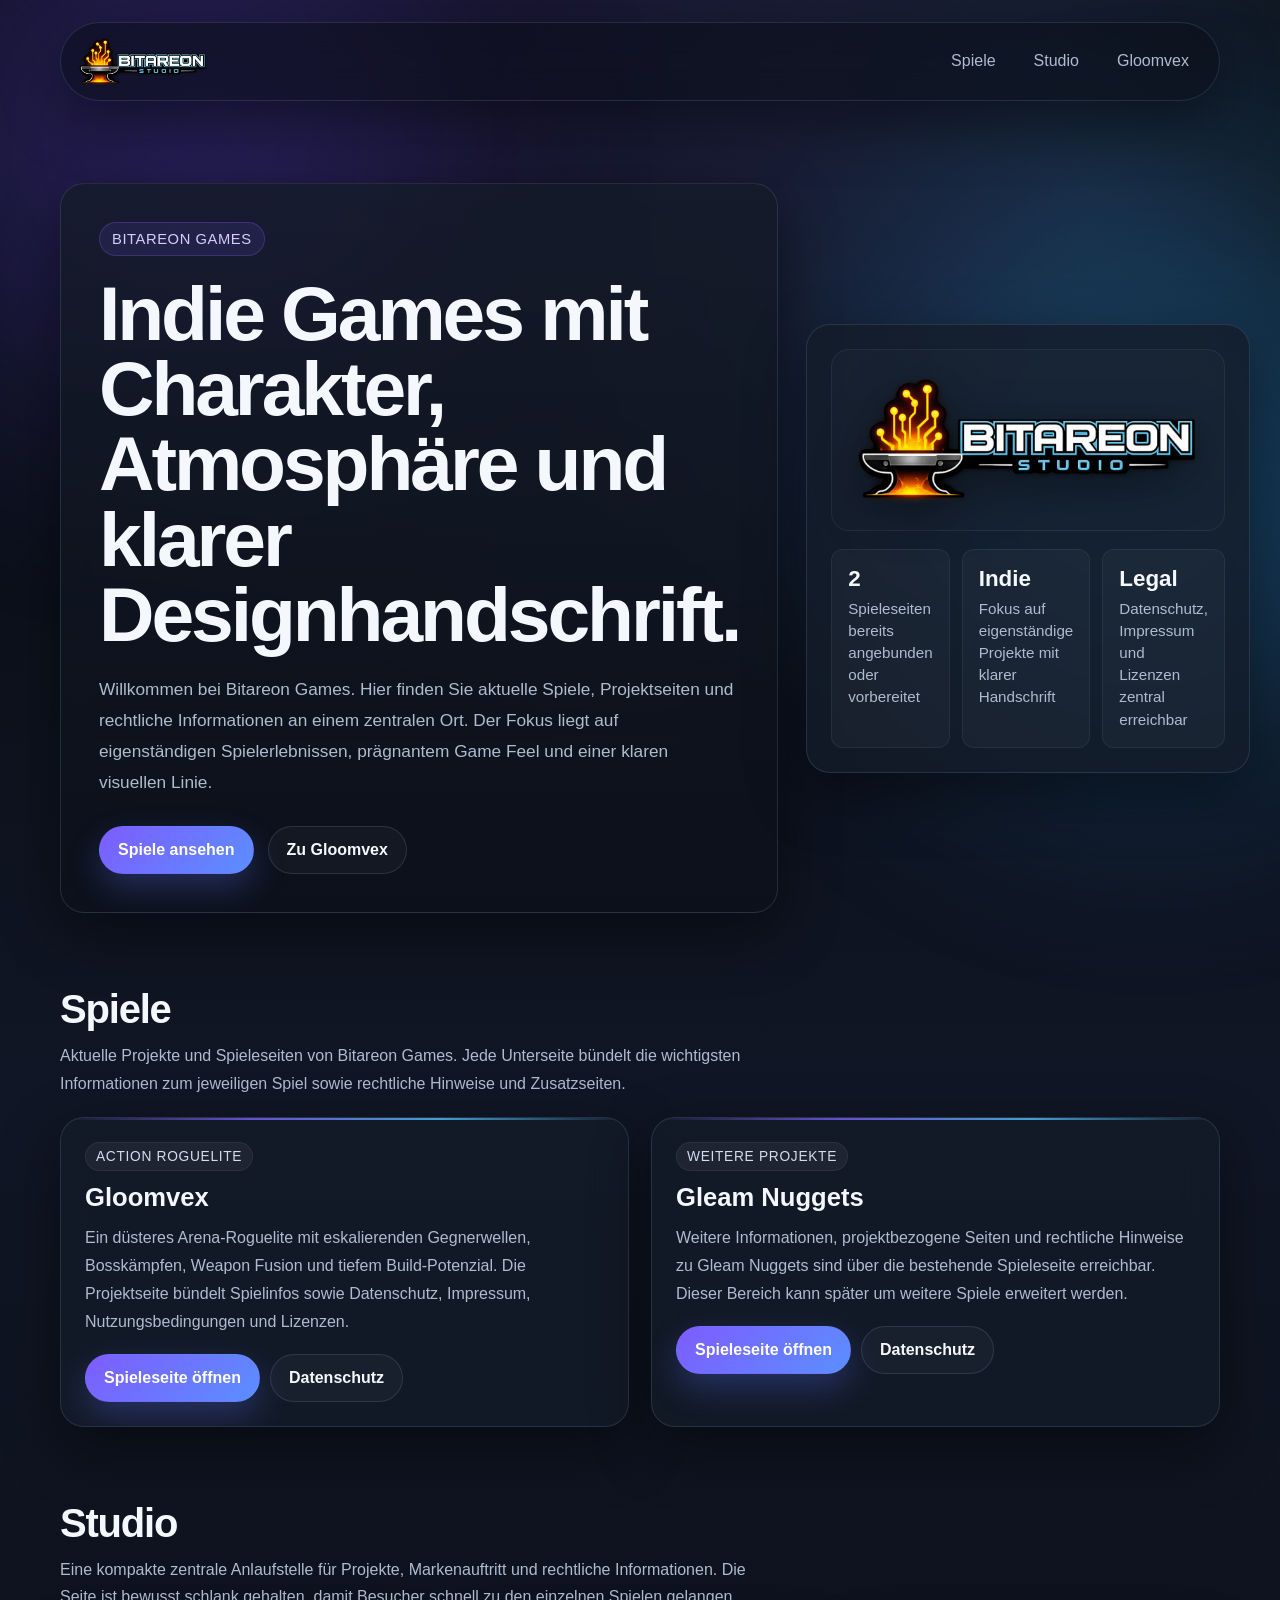
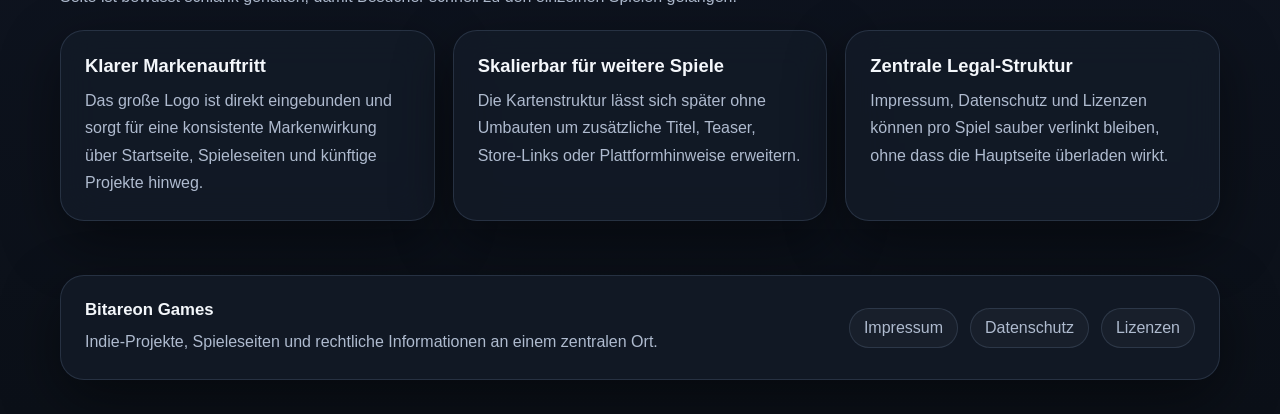
==== index.html @ 9328a43d "Update index.html" ====
<!DOCTYPE html>
<html lang="de">
<head>
  <meta charset="UTF-8">
  <meta name="viewport" content="width=device-width, initial-scale=1.0">
  <title>Bitareon Games</title>
  <meta name="description" content="Bitareon Games – Indie Games mit Fokus auf Atmosphäre, Spielgefühl und eigenständigem Stil.">
  <style>
    :root {
      --bg-1: #090b10;
      --bg-2: #101625;
      --panel: rgba(20, 27, 40, 0.78);
      --panel-strong: rgba(17, 23, 34, 0.92);
      --text: #f4f7fb;
      --muted: #afbbcf;
      --line: rgba(138, 164, 204, 0.18);
      --accent: #7d5cff;
      --accent-2: #4ec0ff;
      --accent-hover: #9478ff;
      --shadow: 0 20px 60px rgba(0, 0, 0, 0.45);
      --radius-xl: 24px;
      --radius-lg: 18px;
      --radius-md: 12px;
      --max-width: 1160px;
    }

    * {
      box-sizing: border-box;
    }

    html {
      scroll-behavior: smooth;
    }

    body {
      margin: 0;
      font-family: Arial, Helvetica, sans-serif;
      color: var(--text);
      background:
        radial-gradient(circle at top, rgba(125, 92, 255, 0.14), transparent 34%),
        radial-gradient(circle at 85% 10%, rgba(78, 192, 255, 0.12), transparent 28%),
        linear-gradient(180deg, var(--bg-1) 0%, var(--bg-2) 55%, #0b1018 100%);
      min-height: 100vh;
    }

    a {
      color: inherit;
      text-decoration: none;
    }

    img {
      display: block;
      max-width: 100%;
      height: auto;
    }

    .page-shell {
      position: relative;
      overflow: hidden;
    }

    .page-shell::before,
    .page-shell::after {
      content: "";
      position: fixed;
      inset: auto;
      width: 560px;
      height: 560px;
      border-radius: 50%;
      filter: blur(120px);
      pointer-events: none;
      opacity: 0.24;
      z-index: 0;
    }

    .page-shell::before {
      top: -140px;
      left: -120px;
      background: #6c4dff;
    }

    .page-shell::after {
      right: -150px;
      top: 220px;
      background: #2aa8ff;
    }

    .container {
      width: min(var(--max-width), calc(100% - 32px));
      margin: 0 auto;
      position: relative;
      z-index: 1;
    }

    .site-header {
      padding: 22px 0 10px;
    }

    .nav {
      display: flex;
      align-items: center;
      justify-content: space-between;
      gap: 18px;
      background: rgba(10, 14, 22, 0.55);
      border: 1px solid var(--line);
      border-radius: 999px;
      padding: 12px 16px;
      backdrop-filter: blur(16px);
      box-shadow: var(--shadow);
    }

    .nav-brand {
      display: flex;
      align-items: center;
      gap: 12px;
      min-width: 0;
    }

    .nav-brand img {
      width: 132px;
      max-width: 32vw;
      object-fit: contain;
    }

    .nav-links {
      display: flex;
      align-items: center;
      gap: 10px;
      flex-wrap: wrap;
      justify-content: flex-end;
    }

    .nav-links a {
      color: var(--muted);
      padding: 10px 14px;
      border-radius: 999px;
      transition: background 0.2s ease, color 0.2s ease;
    }

    .nav-links a:hover {
      background: rgba(255, 255, 255, 0.06);
      color: var(--text);
    }

    .hero {
      padding: 72px 0 54px;
    }

    .hero-grid {
      display: grid;
      grid-template-columns: 1.2fr 0.8fr;
      gap: 28px;
      align-items: center;
    }

    .hero-copy {
      background: linear-gradient(180deg, rgba(20, 27, 40, 0.8), rgba(12, 17, 26, 0.88));
      border: 1px solid var(--line);
      border-radius: var(--radius-xl);
      padding: 38px;
      box-shadow: var(--shadow);
      backdrop-filter: blur(16px);
    }

    .eyebrow {
      display: inline-flex;
      align-items: center;
      gap: 10px;
      padding: 8px 12px;
      border-radius: 999px;
      background: rgba(125, 92, 255, 0.12);
      border: 1px solid rgba(125, 92, 255, 0.28);
      color: #d6cdff;
      font-size: 0.92rem;
      letter-spacing: 0.04em;
      text-transform: uppercase;
      margin-bottom: 20px;
    }

    h1 {
      font-size: clamp(2.4rem, 6vw, 4.8rem);
      line-height: 0.98;
      margin: 0 0 22px;
      letter-spacing: -0.04em;
    }

    .hero-copy p {
      margin: 0;
      font-size: 1.08rem;
      line-height: 1.8;
      color: var(--muted);
      max-width: 720px;
    }

    .hero-actions {
      display: flex;
      gap: 14px;
      flex-wrap: wrap;
      margin-top: 28px;
    }

    .button {
      display: inline-flex;
      align-items: center;
      justify-content: center;
      gap: 10px;
      min-height: 48px;
      padding: 12px 18px;
      border-radius: 999px;
      border: 1px solid transparent;
      font-weight: 700;
      transition: transform 0.18s ease, background 0.18s ease, border-color 0.18s ease, color 0.18s ease;
    }

    .button:hover {
      transform: translateY(-1px);
    }

    .button-primary {
      background: linear-gradient(135deg, var(--accent), #5b8fff);
      color: #fff;
      box-shadow: 0 14px 32px rgba(92, 112, 255, 0.28);
    }

    .button-primary:hover {
      background: linear-gradient(135deg, var(--accent-hover), #6a9dff);
    }

    .button-secondary {
      background: rgba(255, 255, 255, 0.03);
      border-color: var(--line);
      color: var(--text);
    }

    .button-secondary:hover {
      background: rgba(255, 255, 255, 0.07);
      border-color: rgba(138, 164, 204, 0.28);
    }

    .hero-side {
      display: grid;
      gap: 18px;
    }

    .hero-card,
    .section-card,
    .game-card,
    .footer-card {
      background: var(--panel);
      border: 1px solid var(--line);
      border-radius: var(--radius-xl);
      box-shadow: var(--shadow);
      backdrop-filter: blur(18px);
    }

    .hero-card {
      padding: 24px;
    }

    .hero-logo {
      padding: 20px;
      background: linear-gradient(180deg, rgba(255,255,255,0.02), rgba(255,255,255,0.01));
      border: 1px solid rgba(255,255,255,0.06);
      border-radius: var(--radius-lg);
      min-height: 170px;
      display: flex;
      align-items: center;
      justify-content: center;
    }

    .hero-logo img {
      width: min(100%, 420px);
      object-fit: contain;
      filter: drop-shadow(0 12px 24px rgba(0, 0, 0, 0.38));
    }

    .stats-grid {
      display: grid;
      grid-template-columns: repeat(3, 1fr);
      gap: 12px;
      margin-top: 18px;
    }

    .stat {
      background: rgba(255,255,255,0.03);
      border: 1px solid rgba(255,255,255,0.06);
      border-radius: var(--radius-md);
      padding: 16px;
    }

    .stat strong {
      display: block;
      font-size: 1.4rem;
      margin-bottom: 6px;
    }

    .stat span {
      color: var(--muted);
      font-size: 0.95rem;
      line-height: 1.45;
    }

    .section {
      padding: 20px 0 54px;
    }

    .section-header {
      display: flex;
      align-items: end;
      justify-content: space-between;
      gap: 20px;
      margin-bottom: 20px;
    }

    .section-header h2 {
      margin: 0 0 10px;
      font-size: clamp(1.7rem, 4vw, 2.5rem);
      letter-spacing: -0.03em;
    }

    .section-header p {
      margin: 0;
      color: var(--muted);
      line-height: 1.7;
      max-width: 720px;
    }

    .games-grid {
      display: grid;
      grid-template-columns: repeat(2, minmax(0, 1fr));
      gap: 22px;
    }

    .game-card {
      padding: 24px;
      position: relative;
      overflow: hidden;
    }

    .game-card::before {
      content: "";
      position: absolute;
      inset: 0 0 auto 0;
      height: 2px;
      background: linear-gradient(90deg, transparent, rgba(125,92,255,0.8), rgba(78,192,255,0.8), transparent);
    }

    .tag {
      display: inline-block;
      margin-bottom: 12px;
      padding: 6px 10px;
      border-radius: 999px;
      background: rgba(255,255,255,0.05);
      border: 1px solid rgba(255,255,255,0.06);
      color: #d4dded;
      font-size: 0.86rem;
      text-transform: uppercase;
      letter-spacing: 0.05em;
    }

    .game-card h3 {
      margin: 0 0 12px;
      font-size: 1.6rem;
    }

    .game-card p {
      margin: 0 0 18px;
      color: var(--muted);
      line-height: 1.75;
    }

    .game-links {
      display: flex;
      gap: 10px;
      flex-wrap: wrap;
    }

    .info-grid {
      display: grid;
      grid-template-columns: repeat(3, minmax(0, 1fr));
      gap: 18px;
    }

    .section-card {
      padding: 24px;
    }

    .section-card h3 {
      margin: 0 0 10px;
      font-size: 1.15rem;
    }

    .section-card p {
      margin: 0;
      color: var(--muted);
      line-height: 1.7;
    }

    .footer {
      padding: 0 0 34px;
    }

    .footer-card {
      padding: 24px;
      display: flex;
      align-items: center;
      justify-content: space-between;
      gap: 18px;
      flex-wrap: wrap;
    }

    .footer-copy strong {
      display: block;
      margin-bottom: 8px;
      font-size: 1.05rem;
    }

    .footer-copy span {
      color: var(--muted);
      line-height: 1.7;
    }

    .footer-links {
      display: flex;
      gap: 12px;
      flex-wrap: wrap;
    }

    .footer-links a {
      color: var(--muted);
      padding: 10px 14px;
      border: 1px solid var(--line);
      border-radius: 999px;
      background: rgba(255,255,255,0.03);
      transition: background 0.2s ease, color 0.2s ease, border-color 0.2s ease;
    }

    .footer-links a:hover {
      color: var(--text);
      background: rgba(255,255,255,0.06);
      border-color: rgba(138, 164, 204, 0.3);
    }

    @media (max-width: 980px) {
      .hero-grid,
      .games-grid,
      .info-grid {
        grid-template-columns: 1fr;
      }

      .hero {
        padding-top: 54px;
      }

      .hero-copy,
      .hero-card,
      .section-card,
      .game-card,
      .footer-card {
        border-radius: 20px;
      }
    }

    @media (max-width: 720px) {
      .nav {
        border-radius: 24px;
      }

      .nav,
      .section-header,
      .footer-card {
        flex-direction: column;
        align-items: flex-start;
      }

      .nav-links,
      .hero-actions,
      .game-links,
      .footer-links {
        width: 100%;
      }

      .nav-links a,
      .footer-links a,
      .button {
        width: 100%;
      }

      .hero-copy {
        padding: 28px 22px;
      }

      .stats-grid {
        grid-template-columns: 1fr;
      }

      .hero-logo {
        min-height: 130px;
      }
    }
  </style>
</head>
<body>
  <div class="page-shell">
    <header class="site-header">
      <div class="container">
        <nav class="nav" aria-label="Hauptnavigation">
          <a class="nav-brand" href="#top" aria-label="Bitareon Games Startseite">
            <img src="Bitareon_Logo_2000x800.png" alt="Bitareon Games Logo">
          </a>
          <div class="nav-links">
            <a href="#games">Spiele</a>
            <a href="#about">Studio</a>
            <a href="gloomvex/">Gloomvex</a>
          </div>
        </nav>
      </div>
    </header>

    <main id="top">
      <section class="hero">
        <div class="container">
          <div class="hero-grid">
            <div class="hero-copy">
              <div class="eyebrow">Bitareon Games</div>
              <h1>Indie Games mit Charakter, Atmosphäre und klarer Designhandschrift.</h1>
              <p>
                Willkommen bei Bitareon Games. Hier finden Sie aktuelle Spiele, Projektseiten und rechtliche Informationen an einem zentralen Ort. Der Fokus liegt auf eigenständigen Spielerlebnissen, prägnantem Game Feel und einer klaren visuellen Linie.
              </p>
              <div class="hero-actions">
                <a class="button button-primary" href="#games">Spiele ansehen</a>
                <a class="button button-secondary" href="gloomvex/">Zu Gloomvex</a>
              </div>
            </div>

            <div class="hero-side">
              <div class="hero-card">
                <div class="hero-logo">
                  <img src="Bitareon_Logo_2000x800.png" alt="Bitareon Games Logo groß">
                </div>
                <div class="stats-grid">
                  <div class="stat">
                    <strong>2</strong>
                    <span>Spieleseiten bereits angebunden oder vorbereitet</span>
                  </div>
                  <div class="stat">
                    <strong>Indie</strong>
                    <span>Fokus auf eigenständige Projekte mit klarer Handschrift</span>
                  </div>
                  <div class="stat">
                    <strong>Legal</strong>
                    <span>Datenschutz, Impressum und Lizenzen zentral erreichbar</span>
                  </div>
                </div>
              </div>
            </div>
          </div>
        </div>
      </section>

      <section class="section" id="games">
        <div class="container">
          <div class="section-header">
            <div>
              <h2>Spiele</h2>
              <p>Aktuelle Projekte und Spieleseiten von Bitareon Games. Jede Unterseite bündelt die wichtigsten Informationen zum jeweiligen Spiel sowie rechtliche Hinweise und Zusatzseiten.</p>
            </div>
          </div>

          <div class="games-grid">
            <article class="game-card">
              <span class="tag">Action Roguelite</span>
              <h3>Gloomvex</h3>
              <p>
                Ein düsteres Arena-Roguelite mit eskalierenden Gegnerwellen, Bosskämpfen, Weapon Fusion und tiefem Build-Potenzial. Die Projektseite bündelt Spielinfos sowie Datenschutz, Impressum, Nutzungsbedingungen und Lizenzen.
              </p>
              <div class="game-links">
                <a class="button button-primary" href="gloomvex/">Spieleseite öffnen</a>
                <a class="button button-secondary" href="gloomvex/privacy.html">Datenschutz</a>
              </div>
            </article>

            <article class="game-card">
              <span class="tag">Weitere Projekte</span>
              <h3>Gleam Nuggets</h3>
              <p>
                Weitere Informationen, projektbezogene Seiten und rechtliche Hinweise zu Gleam Nuggets sind über die bestehende Spieleseite erreichbar. Dieser Bereich kann später um weitere Spiele erweitert werden.
              </p>
              <div class="game-links">
                <a class="button button-primary" href="gleam-nuggets/">Spieleseite öffnen</a>
                <a class="button button-secondary" href="gleam-nuggets/privacy.html">Datenschutz</a>
              </div>
            </article>
          </div>
        </div>
      </section>

      <section class="section" id="about">
        <div class="container">
          <div class="section-header">
            <div>
              <h2>Studio</h2>
              <p>Eine kompakte zentrale Anlaufstelle für Projekte, Markenauftritt und rechtliche Informationen. Die Seite ist bewusst schlank gehalten, damit Besucher schnell zu den einzelnen Spielen gelangen.</p>
            </div>
          </div>

          <div class="info-grid">
            <div class="section-card">
              <h3>Klarer Markenauftritt</h3>
              <p>Das große Logo ist direkt eingebunden und sorgt für eine konsistente Markenwirkung über Startseite, Spieleseiten und künftige Projekte hinweg.</p>
            </div>
            <div class="section-card">
              <h3>Skalierbar für weitere Spiele</h3>
              <p>Die Kartenstruktur lässt sich später ohne Umbauten um zusätzliche Titel, Teaser, Store-Links oder Plattformhinweise erweitern.</p>
            </div>
            <div class="section-card">
              <h3>Zentrale Legal-Struktur</h3>
              <p>Impressum, Datenschutz und Lizenzen können pro Spiel sauber verlinkt bleiben, ohne dass die Hauptseite überladen wirkt.</p>
            </div>
          </div>
        </div>
      </section>
    </main>

    <footer class="footer">
      <div class="container">
        <div class="footer-card">
          <div class="footer-copy">
            <strong>Bitareon Games</strong>
            <span>Indie-Projekte, Spieleseiten und rechtliche Informationen an einem zentralen Ort.</span>
          </div>
          <div class="footer-links">
            <a href="gloomvex/imprint.html">Impressum</a>
            <a href="gloomvex/privacy.html">Datenschutz</a>
            <a href="gloomvex/licenses.html">Lizenzen</a>
          </div>
        </div>
      </div>
    </footer>
  </div>
</body>
</html>
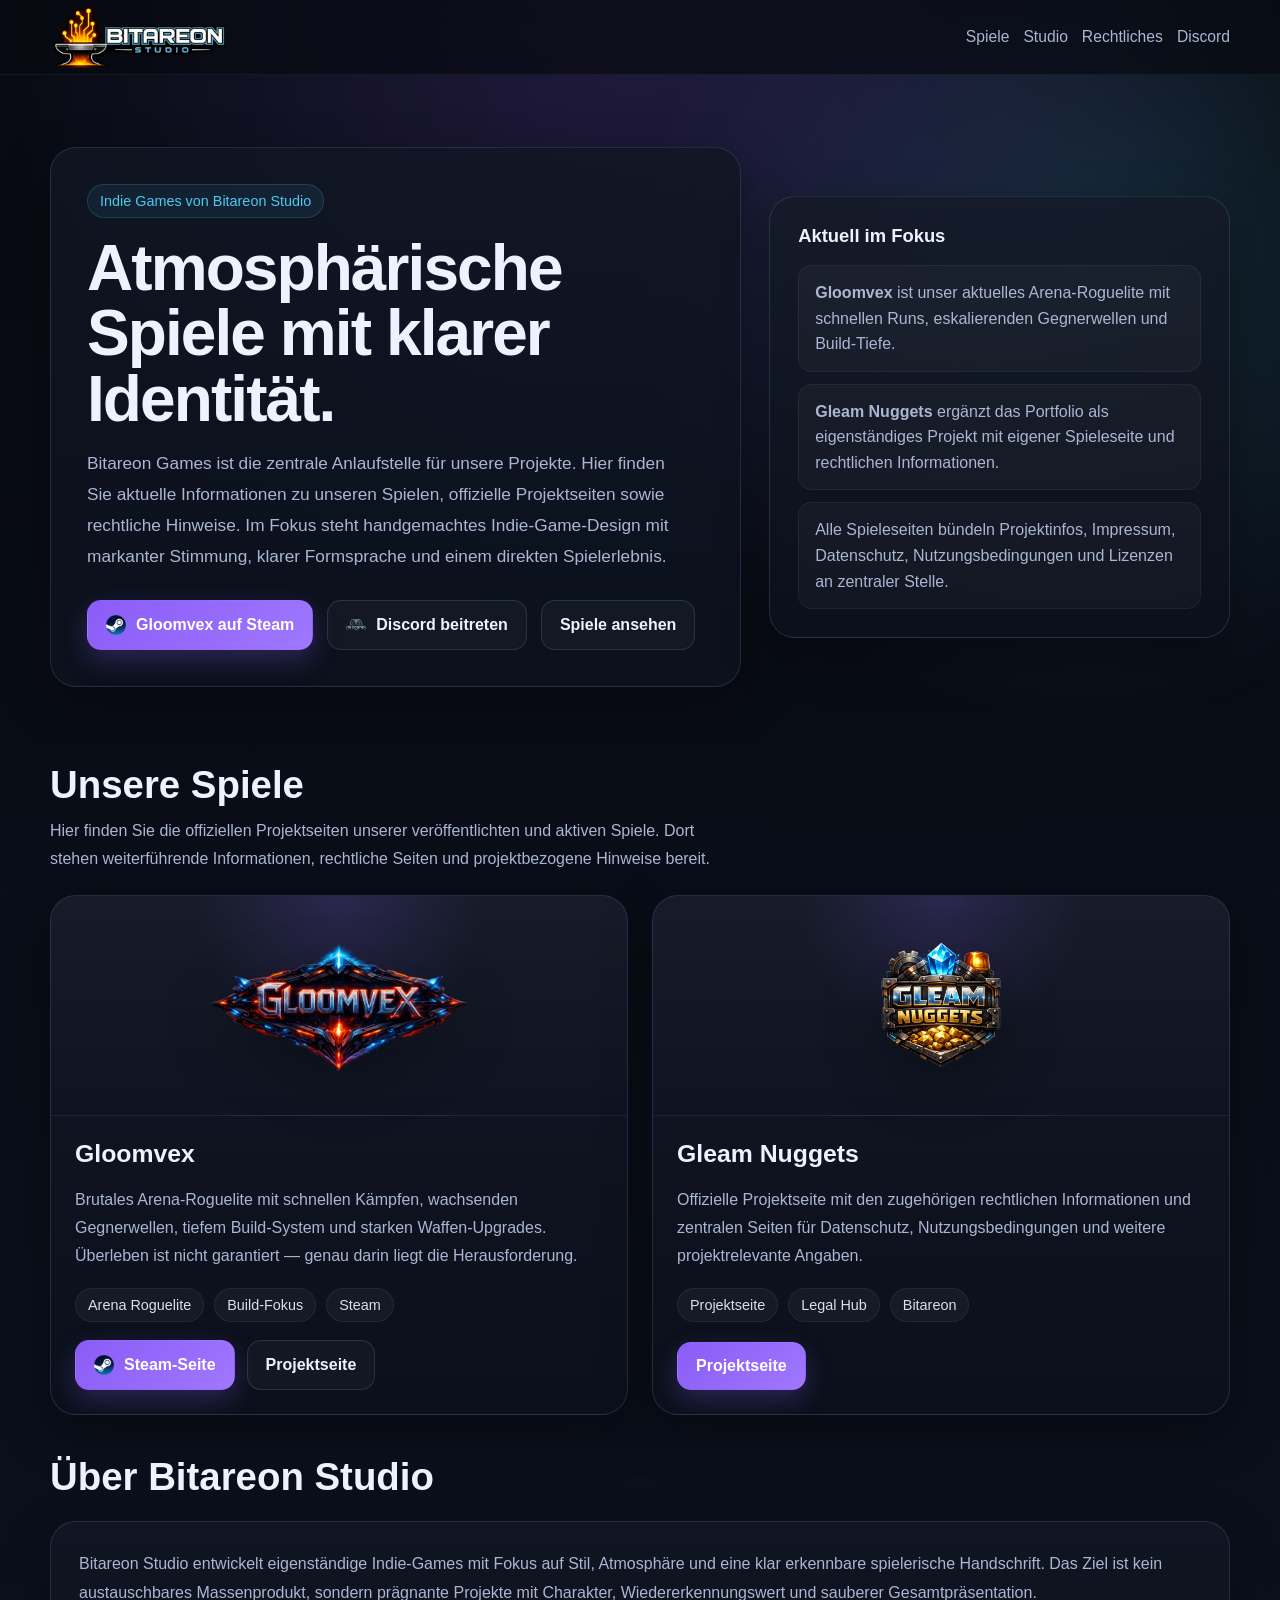
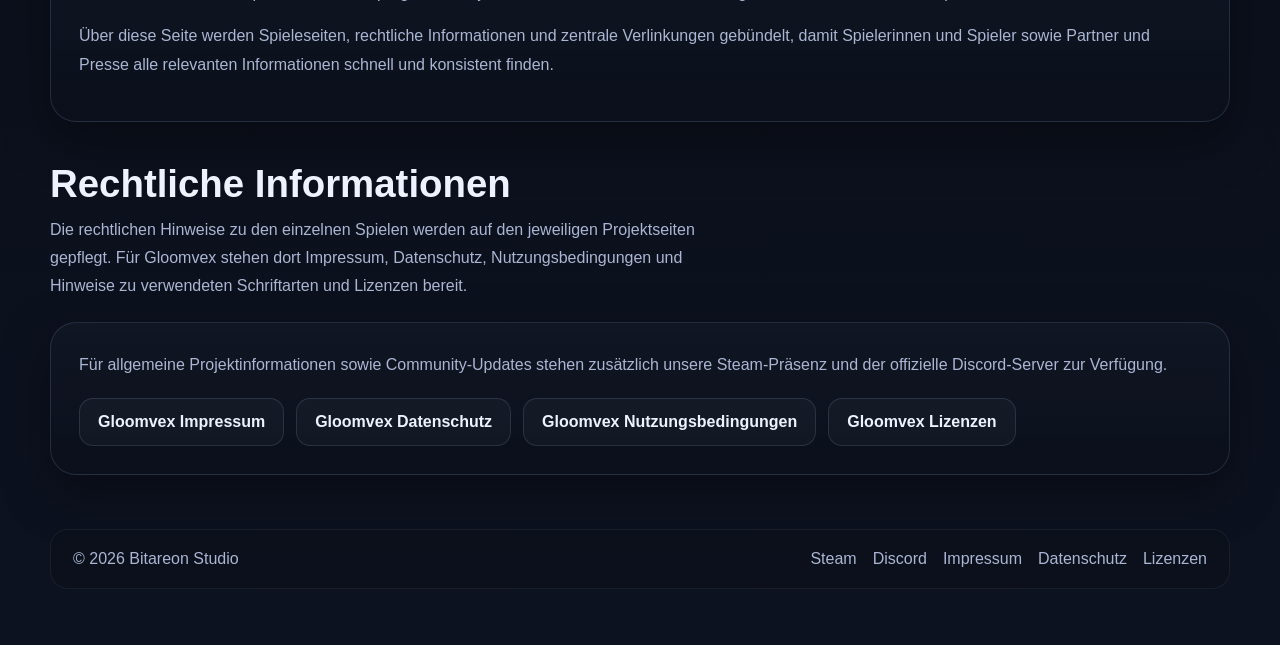
==== commit ae41b621: "Update index.html" ====
--- a/index.html
+++ b/index.html
@@ -4,639 +4,310 @@
   <meta charset="UTF-8">
   <meta name="viewport" content="width=device-width, initial-scale=1.0">
   <title>Bitareon Games</title>
-  <meta name="description" content="Bitareon Games – Indie Games mit Fokus auf Atmosphäre, Spielgefühl und eigenständigem Stil.">
+  <meta name="description" content="Bitareon Games ist die offizielle Spieleseite von Bitareon Studio mit Informationen zu Gloomvex, Gleam Nuggets und weiteren Projekten.">
   <style>
     :root {
-      --bg-1: #090b10;
-      --bg-2: #101625;
-      --panel: rgba(20, 27, 40, 0.78);
-      --panel-strong: rgba(17, 23, 34, 0.92);
-      --text: #f4f7fb;
-      --muted: #afbbcf;
-      --line: rgba(138, 164, 204, 0.18);
-      --accent: #7d5cff;
-      --accent-2: #4ec0ff;
-      --accent-hover: #9478ff;
-      --shadow: 0 20px 60px rgba(0, 0, 0, 0.45);
-      --radius-xl: 24px;
+      --bg: #070a11;
+      --bg2: #0d1220;
+      --panel: rgba(18, 24, 38, 0.92);
+      --border: rgba(145, 166, 212, 0.18);
+      --text: #eef2ff;
+      --muted: #aab6d3;
+      --accent: #8b5cf6;
+      --accent-hover: #9f77ff;
+      --accent-2: #4cc9f0;
+      --shadow: 0 18px 50px rgba(0,0,0,0.35);
+      --radius-xl: 26px;
       --radius-lg: 18px;
-      --radius-md: 12px;
-      --max-width: 1160px;
-    }
-
-    * {
-      box-sizing: border-box;
-    }
-
-    html {
-      scroll-behavior: smooth;
-    }
-
+      --radius-md: 14px;
+      --maxw: 1180px;
+    }
+    * { box-sizing: border-box; }
+    html { scroll-behavior: smooth; }
     body {
       margin: 0;
+      color: var(--text);
       font-family: Arial, Helvetica, sans-serif;
-      color: var(--text);
       background:
-        radial-gradient(circle at top, rgba(125, 92, 255, 0.14), transparent 34%),
-        radial-gradient(circle at 85% 10%, rgba(78, 192, 255, 0.12), transparent 28%),
-        linear-gradient(180deg, var(--bg-1) 0%, var(--bg-2) 55%, #0b1018 100%);
+        radial-gradient(circle at top, rgba(139,92,246,0.20), transparent 28%),
+        radial-gradient(circle at 85% 12%, rgba(76,201,240,0.16), transparent 20%),
+        linear-gradient(180deg, var(--bg) 0%, var(--bg2) 100%);
       min-height: 100vh;
     }
-
-    a {
-      color: inherit;
-      text-decoration: none;
-    }
-
-    img {
-      display: block;
-      max-width: 100%;
-      height: auto;
-    }
-
-    .page-shell {
-      position: relative;
-      overflow: hidden;
-    }
-
-    .page-shell::before,
-    .page-shell::after {
-      content: "";
-      position: fixed;
-      inset: auto;
-      width: 560px;
-      height: 560px;
-      border-radius: 50%;
-      filter: blur(120px);
-      pointer-events: none;
-      opacity: 0.24;
-      z-index: 0;
-    }
-
-    .page-shell::before {
-      top: -140px;
-      left: -120px;
-      background: #6c4dff;
-    }
-
-    .page-shell::after {
-      right: -150px;
-      top: 220px;
-      background: #2aa8ff;
-    }
-
-    .container {
-      width: min(var(--max-width), calc(100% - 32px));
-      margin: 0 auto;
-      position: relative;
-      z-index: 1;
-    }
-
-    .site-header {
-      padding: 22px 0 10px;
-    }
-
-    .nav {
-      display: flex;
-      align-items: center;
-      justify-content: space-between;
-      gap: 18px;
-      background: rgba(10, 14, 22, 0.55);
-      border: 1px solid var(--line);
-      border-radius: 999px;
-      padding: 12px 16px;
-      backdrop-filter: blur(16px);
-      box-shadow: var(--shadow);
-    }
-
-    .nav-brand {
-      display: flex;
-      align-items: center;
-      gap: 12px;
-      min-width: 0;
-    }
-
-    .nav-brand img {
-      width: 132px;
-      max-width: 32vw;
-      object-fit: contain;
-    }
-
-    .nav-links {
-      display: flex;
-      align-items: center;
-      gap: 10px;
-      flex-wrap: wrap;
-      justify-content: flex-end;
-    }
-
-    .nav-links a {
-      color: var(--muted);
-      padding: 10px 14px;
-      border-radius: 999px;
-      transition: background 0.2s ease, color 0.2s ease;
-    }
-
-    .nav-links a:hover {
-      background: rgba(255, 255, 255, 0.06);
-      color: var(--text);
-    }
-
-    .hero {
-      padding: 72px 0 54px;
-    }
-
-    .hero-grid {
-      display: grid;
-      grid-template-columns: 1.2fr 0.8fr;
-      gap: 28px;
-      align-items: center;
-    }
-
+    a { color: inherit; text-decoration: none; }
+    .container { width: min(var(--maxw), calc(100% - 32px)); margin: 0 auto; }
+    .topbar {
+      position: sticky; top: 0; z-index: 20; backdrop-filter: blur(12px);
+      background: rgba(7,10,17,0.72); border-bottom: 1px solid rgba(255,255,255,0.06);
+    }
+    .topbar-inner {
+      display: flex; align-items: center; justify-content: space-between; gap: 20px; min-height: 74px;
+    }
+    .brand { display: flex; align-items: center; gap: 14px; min-width: 0; }
+    .brand img { width: 180px; max-width: 42vw; height: auto; display: block; }
+    .nav { display: flex; align-items: center; gap: 14px; flex-wrap: wrap; justify-content: flex-end; }
+    .nav a { color: var(--muted); font-size: 0.98rem; transition: color 0.2s ease; }
+    .nav a:hover { color: var(--text); }
+    .hero { padding: 72px 0 48px; }
+    .hero-grid { display: grid; grid-template-columns: 1.2fr 0.8fr; gap: 28px; align-items: center; }
     .hero-copy {
-      background: linear-gradient(180deg, rgba(20, 27, 40, 0.8), rgba(12, 17, 26, 0.88));
-      border: 1px solid var(--line);
-      border-radius: var(--radius-xl);
-      padding: 38px;
-      box-shadow: var(--shadow);
-      backdrop-filter: blur(16px);
-    }
-
+      background: linear-gradient(180deg, rgba(16,22,35,0.82), rgba(12,18,30,0.88));
+      border: 1px solid var(--border); box-shadow: var(--shadow); border-radius: var(--radius-xl); padding: 36px;
+    }
     .eyebrow {
-      display: inline-flex;
-      align-items: center;
-      gap: 10px;
-      padding: 8px 12px;
-      border-radius: 999px;
-      background: rgba(125, 92, 255, 0.12);
-      border: 1px solid rgba(125, 92, 255, 0.28);
-      color: #d6cdff;
-      font-size: 0.92rem;
-      letter-spacing: 0.04em;
-      text-transform: uppercase;
-      margin-bottom: 20px;
-    }
-
-    h1 {
-      font-size: clamp(2.4rem, 6vw, 4.8rem);
-      line-height: 0.98;
-      margin: 0 0 22px;
-      letter-spacing: -0.04em;
-    }
-
-    .hero-copy p {
-      margin: 0;
-      font-size: 1.08rem;
-      line-height: 1.8;
-      color: var(--muted);
-      max-width: 720px;
-    }
-
-    .hero-actions {
-      display: flex;
-      gap: 14px;
-      flex-wrap: wrap;
-      margin-top: 28px;
-    }
-
+      display: inline-flex; align-items: center; gap: 8px; color: var(--accent-2);
+      background: rgba(76,201,240,0.08); border: 1px solid rgba(76,201,240,0.18);
+      border-radius: 999px; padding: 8px 12px; font-size: 0.9rem; margin-bottom: 18px;
+    }
+    h1 { font-size: clamp(2.4rem, 5vw, 4.6rem); line-height: 1.02; margin: 0 0 16px; letter-spacing: -0.03em; }
+    .hero p { font-size: 1.08rem; line-height: 1.8; color: var(--muted); margin: 0; max-width: 62ch; }
+    .hero-actions { display: flex; flex-wrap: wrap; gap: 14px; margin-top: 28px; }
     .button {
-      display: inline-flex;
-      align-items: center;
-      justify-content: center;
-      gap: 10px;
-      min-height: 48px;
-      padding: 12px 18px;
-      border-radius: 999px;
+      display: inline-flex; align-items: center; justify-content: center; gap: 10px;
+      padding: 14px 18px; border-radius: 14px; font-weight: 700;
+      transition: transform 0.2s ease, background 0.2s ease, border-color 0.2s ease;
       border: 1px solid transparent;
-      font-weight: 700;
-      transition: transform 0.18s ease, background 0.18s ease, border-color 0.18s ease, color 0.18s ease;
-    }
-
-    .button:hover {
-      transform: translateY(-1px);
-    }
-
+    }
+    .button:hover { transform: translateY(-1px); }
     .button-primary {
-      background: linear-gradient(135deg, var(--accent), #5b8fff);
-      color: #fff;
-      box-shadow: 0 14px 32px rgba(92, 112, 255, 0.28);
-    }
-
-    .button-primary:hover {
-      background: linear-gradient(135deg, var(--accent-hover), #6a9dff);
-    }
-
-    .button-secondary {
-      background: rgba(255, 255, 255, 0.03);
-      border-color: var(--line);
-      color: var(--text);
-    }
-
-    .button-secondary:hover {
-      background: rgba(255, 255, 255, 0.07);
-      border-color: rgba(138, 164, 204, 0.28);
-    }
-
+      background: linear-gradient(135deg, var(--accent), var(--accent-hover)); color: white;
+      box-shadow: 0 10px 26px rgba(139,92,246,0.26);
+    }
+    .button-secondary { background: rgba(255,255,255,0.03); color: var(--text); border-color: var(--border); }
+    .button-secondary:hover { background: rgba(255,255,255,0.06); border-color: rgba(255,255,255,0.16); }
+    .button img { width: 20px; height: 20px; object-fit: contain; display: block; }
     .hero-side {
-      display: grid;
-      gap: 18px;
-    }
-
-    .hero-card,
-    .section-card,
-    .game-card,
-    .footer-card {
-      background: var(--panel);
-      border: 1px solid var(--line);
-      border-radius: var(--radius-xl);
-      box-shadow: var(--shadow);
-      backdrop-filter: blur(18px);
-    }
-
-    .hero-card {
-      padding: 24px;
-    }
-
-    .hero-logo {
-      padding: 20px;
-      background: linear-gradient(180deg, rgba(255,255,255,0.02), rgba(255,255,255,0.01));
-      border: 1px solid rgba(255,255,255,0.06);
-      border-radius: var(--radius-lg);
-      min-height: 170px;
-      display: flex;
-      align-items: center;
-      justify-content: center;
-    }
-
-    .hero-logo img {
-      width: min(100%, 420px);
-      object-fit: contain;
-      filter: drop-shadow(0 12px 24px rgba(0, 0, 0, 0.38));
-    }
-
-    .stats-grid {
-      display: grid;
-      grid-template-columns: repeat(3, 1fr);
-      gap: 12px;
-      margin-top: 18px;
-    }
-
-    .stat {
-      background: rgba(255,255,255,0.03);
-      border: 1px solid rgba(255,255,255,0.06);
-      border-radius: var(--radius-md);
-      padding: 16px;
-    }
-
-    .stat strong {
-      display: block;
-      font-size: 1.4rem;
-      margin-bottom: 6px;
-    }
-
-    .stat span {
-      color: var(--muted);
-      font-size: 0.95rem;
-      line-height: 1.45;
-    }
-
-    .section {
-      padding: 20px 0 54px;
-    }
-
-    .section-header {
-      display: flex;
-      align-items: end;
-      justify-content: space-between;
-      gap: 20px;
-      margin-bottom: 20px;
-    }
-
-    .section-header h2 {
-      margin: 0 0 10px;
-      font-size: clamp(1.7rem, 4vw, 2.5rem);
-      letter-spacing: -0.03em;
-    }
-
-    .section-header p {
-      margin: 0;
-      color: var(--muted);
-      line-height: 1.7;
-      max-width: 720px;
-    }
-
-    .games-grid {
-      display: grid;
-      grid-template-columns: repeat(2, minmax(0, 1fr));
-      gap: 22px;
-    }
-
+      background: linear-gradient(180deg, rgba(20, 26, 40, 0.88), rgba(12, 16, 27, 0.96));
+      border: 1px solid var(--border); box-shadow: var(--shadow); border-radius: var(--radius-xl); padding: 28px;
+    }
+    .hero-side h2 { font-size: 1.15rem; margin: 0 0 18px; }
+    .hero-side ul { list-style: none; padding: 0; margin: 0; display: grid; gap: 12px; }
+    .hero-side li {
+      color: var(--muted); background: rgba(255,255,255,0.03); border: 1px solid rgba(255,255,255,0.05);
+      border-radius: 14px; padding: 14px 16px; line-height: 1.6;
+    }
+    section { padding: 28px 0 12px; }
+    .section-head { margin-bottom: 22px; }
+    .section-head h2 { margin: 0 0 10px; font-size: clamp(1.7rem, 3vw, 2.4rem); }
+    .section-head p { margin: 0; color: var(--muted); line-height: 1.75; max-width: 76ch; }
+    .games-grid { display: grid; grid-template-columns: repeat(2, minmax(0, 1fr)); gap: 24px; }
     .game-card {
-      padding: 24px;
-      position: relative;
-      overflow: hidden;
-    }
-
-    .game-card::before {
-      content: "";
-      position: absolute;
-      inset: 0 0 auto 0;
-      height: 2px;
-      background: linear-gradient(90deg, transparent, rgba(125,92,255,0.8), rgba(78,192,255,0.8), transparent);
-    }
-
+      background: linear-gradient(180deg, rgba(18, 24, 38, 0.94), rgba(11, 16, 27, 0.98));
+      border: 1px solid var(--border); border-radius: var(--radius-xl); overflow: hidden;
+      box-shadow: var(--shadow); display: flex; flex-direction: column;
+    }
+    .game-visual {
+      display: grid; place-items: center; min-height: 220px; padding: 28px;
+      background: radial-gradient(circle at top, rgba(139,92,246,0.18), transparent 40%), linear-gradient(180deg, rgba(255,255,255,0.02), rgba(255,255,255,0.00));
+      border-bottom: 1px solid rgba(255,255,255,0.05);
+    }
+    .game-visual img {
+      max-width: min(100%, 340px); max-height: 150px; width: auto; height: auto; object-fit: contain;
+      display: block; filter: drop-shadow(0 18px 28px rgba(0,0,0,0.28));
+    }
+    .game-body { padding: 24px; display: flex; flex-direction: column; gap: 18px; height: 100%; }
+    .game-body h3 { margin: 0; font-size: 1.55rem; }
+    .game-body p { margin: 0; color: var(--muted); line-height: 1.75; }
+    .tag-row { display: flex; gap: 10px; flex-wrap: wrap; }
     .tag {
-      display: inline-block;
-      margin-bottom: 12px;
-      padding: 6px 10px;
-      border-radius: 999px;
-      background: rgba(255,255,255,0.05);
-      border: 1px solid rgba(255,255,255,0.06);
-      color: #d4dded;
-      font-size: 0.86rem;
-      text-transform: uppercase;
-      letter-spacing: 0.05em;
-    }
-
-    .game-card h3 {
-      margin: 0 0 12px;
-      font-size: 1.6rem;
-    }
-
-    .game-card p {
-      margin: 0 0 18px;
-      color: var(--muted);
-      line-height: 1.75;
-    }
-
-    .game-links {
-      display: flex;
-      gap: 10px;
-      flex-wrap: wrap;
-    }
-
-    .info-grid {
-      display: grid;
-      grid-template-columns: repeat(3, minmax(0, 1fr));
-      gap: 18px;
-    }
-
-    .section-card {
-      padding: 24px;
-    }
-
-    .section-card h3 {
-      margin: 0 0 10px;
-      font-size: 1.15rem;
-    }
-
-    .section-card p {
-      margin: 0;
-      color: var(--muted);
-      line-height: 1.7;
-    }
-
-    .footer {
-      padding: 0 0 34px;
-    }
-
-    .footer-card {
-      padding: 24px;
-      display: flex;
-      align-items: center;
-      justify-content: space-between;
-      gap: 18px;
-      flex-wrap: wrap;
-    }
-
-    .footer-copy strong {
-      display: block;
-      margin-bottom: 8px;
-      font-size: 1.05rem;
-    }
-
-    .footer-copy span {
-      color: var(--muted);
-      line-height: 1.7;
-    }
-
-    .footer-links {
-      display: flex;
-      gap: 12px;
-      flex-wrap: wrap;
-    }
-
-    .footer-links a {
-      color: var(--muted);
-      padding: 10px 14px;
-      border: 1px solid var(--line);
-      border-radius: 999px;
-      background: rgba(255,255,255,0.03);
-      transition: background 0.2s ease, color 0.2s ease, border-color 0.2s ease;
-    }
-
-    .footer-links a:hover {
-      color: var(--text);
-      background: rgba(255,255,255,0.06);
-      border-color: rgba(138, 164, 204, 0.3);
-    }
-
-    @media (max-width: 980px) {
-      .hero-grid,
-      .games-grid,
-      .info-grid {
-        grid-template-columns: 1fr;
-      }
-
-      .hero {
-        padding-top: 54px;
-      }
-
-      .hero-copy,
-      .hero-card,
-      .section-card,
-      .game-card,
-      .footer-card {
-        border-radius: 20px;
-      }
-    }
-
-    @media (max-width: 720px) {
-      .nav {
-        border-radius: 24px;
-      }
-
-      .nav,
-      .section-header,
-      .footer-card {
-        flex-direction: column;
-        align-items: flex-start;
-      }
-
-      .nav-links,
-      .hero-actions,
-      .game-links,
-      .footer-links {
-        width: 100%;
-      }
-
-      .nav-links a,
-      .footer-links a,
-      .button {
-        width: 100%;
-      }
-
-      .hero-copy {
-        padding: 28px 22px;
-      }
-
-      .stats-grid {
-        grid-template-columns: 1fr;
-      }
-
-      .hero-logo {
-        min-height: 130px;
-      }
+      display: inline-flex; padding: 8px 12px; border-radius: 999px; background: rgba(255,255,255,0.04);
+      border: 1px solid rgba(255,255,255,0.06); color: #d7dff3; font-size: 0.9rem;
+    }
+    .card-actions { display: flex; flex-wrap: wrap; gap: 12px; margin-top: auto; }
+    .about-panel, .legal-panel {
+      background: linear-gradient(180deg, rgba(17, 23, 36, 0.88), rgba(11, 16, 27, 0.96));
+      border: 1px solid var(--border); border-radius: var(--radius-xl); box-shadow: var(--shadow); padding: 28px;
+    }
+    .about-panel p, .legal-panel p { color: var(--muted); line-height: 1.8; margin: 0 0 14px; }
+    .legal-links { display: flex; flex-wrap: wrap; gap: 12px; margin-top: 18px; }
+    footer { padding: 42px 0 56px; color: var(--muted); }
+    .footer-box {
+      background: rgba(11,16,27,0.75); border: 1px solid rgba(255,255,255,0.06); border-radius: 18px;
+      padding: 20px 22px; display: flex; align-items: center; justify-content: space-between; gap: 18px; flex-wrap: wrap;
+    }
+    .footer-links { display: flex; gap: 16px; flex-wrap: wrap; }
+    .footer-links a:hover { color: var(--text); }
+    @media (max-width: 900px) {
+      .hero-grid, .games-grid { grid-template-columns: 1fr; }
+      .topbar-inner { min-height: unset; padding: 14px 0; align-items: flex-start; flex-direction: column; }
+      .nav { justify-content: flex-start; }
+      .hero { padding-top: 36px; }
+      .hero-copy, .hero-side, .about-panel, .legal-panel { padding: 24px; }
+    }
+    @media (max-width: 520px) {
+      .container { width: min(var(--maxw), calc(100% - 20px)); }
+      .brand img { width: 150px; }
+      .hero-copy, .hero-side, .game-body, .about-panel, .legal-panel { padding: 20px; }
+      .game-visual { min-height: 180px; padding: 22px; }
+      .button, .card-actions .button { width: 100%; }
     }
   </style>
 </head>
 <body>
-  <div class="page-shell">
-    <header class="site-header">
+  <div class="topbar">
+    <div class="container topbar-inner">
+      <a class="brand" href="index.html" aria-label="Bitareon Games Startseite">
+        <img src="assets/Bitareon_Logo_2000x800.png" alt="Bitareon Games Logo">
+      </a>
+      <nav class="nav" aria-label="Hauptnavigation">
+        <a href="#games">Spiele</a>
+        <a href="#about">Studio</a>
+        <a href="#legal">Rechtliches</a>
+        <a href="https://discord.gg/qRFpBKGN" target="_blank" rel="noopener noreferrer">Discord</a>
+      </nav>
+    </div>
+  </div>
+
+  <header class="hero">
+    <div class="container hero-grid">
+      <div class="hero-copy">
+        <div class="eyebrow">Indie Games von Bitareon Studio</div>
+        <h1>Atmosphärische Spiele mit klarer Identität.</h1>
+        <p>
+          Bitareon Games ist die zentrale Anlaufstelle für unsere Projekte. Hier finden Sie aktuelle Informationen zu unseren Spielen,
+          offizielle Projektseiten sowie rechtliche Hinweise. Im Fokus steht handgemachtes Indie-Game-Design mit markanter Stimmung,
+          klarer Formsprache und einem direkten Spielerlebnis.
+        </p>
+        <div class="hero-actions">
+          <a class="button button-primary" href="https://store.steampowered.com/app/4449700/Gloomvex/" target="_blank" rel="noopener noreferrer">
+            <img src="assets/Steam_icon_logo.png" alt="">
+            Gloomvex auf Steam
+          </a>
+          <a class="button button-secondary" href="https://discord.gg/qRFpBKGN" target="_blank" rel="noopener noreferrer">
+            <img src="assets/DiscordLogo_Hovered_01.png" alt="">
+            Discord beitreten
+          </a>
+          <a class="button button-secondary" href="#games">Spiele ansehen</a>
+        </div>
+      </div>
+
+      <aside class="hero-side" aria-label="Highlights">
+        <h2>Aktuell im Fokus</h2>
+        <ul>
+          <li><strong>Gloomvex</strong> ist unser aktuelles Arena-Roguelite mit schnellen Runs, eskalierenden Gegnerwellen und Build-Tiefe.</li>
+          <li><strong>Gleam Nuggets</strong> ergänzt das Portfolio als eigenständiges Projekt mit eigener Spieleseite und rechtlichen Informationen.</li>
+          <li>Alle Spieleseiten bündeln Projektinfos, Impressum, Datenschutz, Nutzungsbedingungen und Lizenzen an zentraler Stelle.</li>
+        </ul>
+      </aside>
+    </div>
+  </header>
+
+  <main>
+    <section id="games">
       <div class="container">
-        <nav class="nav" aria-label="Hauptnavigation">
-          <a class="nav-brand" href="#top" aria-label="Bitareon Games Startseite">
-            <img src="Bitareon_Logo_2000x800.png" alt="Bitareon Games Logo">
-          </a>
-          <div class="nav-links">
-            <a href="#games">Spiele</a>
-            <a href="#about">Studio</a>
-            <a href="gloomvex/">Gloomvex</a>
-          </div>
-        </nav>
-      </div>
-    </header>
-
-    <main id="top">
-      <section class="hero">
-        <div class="container">
-          <div class="hero-grid">
-            <div class="hero-copy">
-              <div class="eyebrow">Bitareon Games</div>
-              <h1>Indie Games mit Charakter, Atmosphäre und klarer Designhandschrift.</h1>
+        <div class="section-head">
+          <h2>Unsere Spiele</h2>
+          <p>
+            Hier finden Sie die offiziellen Projektseiten unserer veröffentlichten und aktiven Spiele. Dort stehen weiterführende Informationen,
+            rechtliche Seiten und projektbezogene Hinweise bereit.
+          </p>
+        </div>
+
+        <div class="games-grid">
+          <article class="game-card">
+            <div class="game-visual">
+              <img src="assets/Gloomvex Logo 1280x720.png" alt="Gloomvex Logo">
+            </div>
+            <div class="game-body">
+              <h3>Gloomvex</h3>
               <p>
-                Willkommen bei Bitareon Games. Hier finden Sie aktuelle Spiele, Projektseiten und rechtliche Informationen an einem zentralen Ort. Der Fokus liegt auf eigenständigen Spielerlebnissen, prägnantem Game Feel und einer klaren visuellen Linie.
+                Brutales Arena-Roguelite mit schnellen Kämpfen, wachsenden Gegnerwellen, tiefem Build-System und starken Waffen-Upgrades.
+                Überleben ist nicht garantiert — genau darin liegt die Herausforderung.
               </p>
-              <div class="hero-actions">
-                <a class="button button-primary" href="#games">Spiele ansehen</a>
-                <a class="button button-secondary" href="gloomvex/">Zu Gloomvex</a>
+              <div class="tag-row">
+                <span class="tag">Arena Roguelite</span>
+                <span class="tag">Build-Fokus</span>
+                <span class="tag">Steam</span>
+              </div>
+              <div class="card-actions">
+                <a class="button button-primary" href="https://store.steampowered.com/app/4449700/Gloomvex/" target="_blank" rel="noopener noreferrer">
+                  <img src="assets/Steam_icon_logo.png" alt="">
+                  Steam-Seite
+                </a>
+                <a class="button button-secondary" href="gloomvex/">Projektseite</a>
               </div>
             </div>
-
-            <div class="hero-side">
-              <div class="hero-card">
-                <div class="hero-logo">
-                  <img src="Bitareon_Logo_2000x800.png" alt="Bitareon Games Logo groß">
-                </div>
-                <div class="stats-grid">
-                  <div class="stat">
-                    <strong>2</strong>
-                    <span>Spieleseiten bereits angebunden oder vorbereitet</span>
-                  </div>
-                  <div class="stat">
-                    <strong>Indie</strong>
-                    <span>Fokus auf eigenständige Projekte mit klarer Handschrift</span>
-                  </div>
-                  <div class="stat">
-                    <strong>Legal</strong>
-                    <span>Datenschutz, Impressum und Lizenzen zentral erreichbar</span>
-                  </div>
-                </div>
+          </article>
+
+          <article class="game-card">
+            <div class="game-visual">
+              <img src="assets/GleamNuggets_Logo.png" alt="Gleam Nuggets Logo">
+            </div>
+            <div class="game-body">
+              <h3>Gleam Nuggets</h3>
+              <p>
+                Offizielle Projektseite mit den zugehörigen rechtlichen Informationen und zentralen Seiten für Datenschutz,
+                Nutzungsbedingungen und weitere projektrelevante Angaben.
+              </p>
+              <div class="tag-row">
+                <span class="tag">Projektseite</span>
+                <span class="tag">Legal Hub</span>
+                <span class="tag">Bitareon</span>
+              </div>
+              <div class="card-actions">
+                <a class="button button-primary" href="gleam-nuggets/">Projektseite</a>
               </div>
             </div>
+          </article>
+        </div>
+      </div>
+    </section>
+
+    <section id="about">
+      <div class="container">
+        <div class="section-head">
+          <h2>Über Bitareon Studio</h2>
+        </div>
+        <div class="about-panel">
+          <p>
+            Bitareon Studio entwickelt eigenständige Indie-Games mit Fokus auf Stil, Atmosphäre und eine klar erkennbare spielerische Handschrift.
+            Das Ziel ist kein austauschbares Massenprodukt, sondern prägnante Projekte mit Charakter, Wiedererkennungswert und sauberer Gesamtpräsentation.
+          </p>
+          <p>
+            Über diese Seite werden Spieleseiten, rechtliche Informationen und zentrale Verlinkungen gebündelt, damit Spielerinnen und Spieler sowie
+            Partner und Presse alle relevanten Informationen schnell und konsistent finden.
+          </p>
+        </div>
+      </div>
+    </section>
+
+    <section id="legal">
+      <div class="container">
+        <div class="section-head">
+          <h2>Rechtliche Informationen</h2>
+          <p>
+            Die rechtlichen Hinweise zu den einzelnen Spielen werden auf den jeweiligen Projektseiten gepflegt. Für Gloomvex stehen dort
+            Impressum, Datenschutz, Nutzungsbedingungen und Hinweise zu verwendeten Schriftarten und Lizenzen bereit.
+          </p>
+        </div>
+        <div class="legal-panel">
+          <p>
+            Für allgemeine Projektinformationen sowie Community-Updates stehen zusätzlich unsere Steam-Präsenz und der offizielle Discord-Server zur Verfügung.
+          </p>
+          <div class="legal-links">
+            <a class="button button-secondary" href="gloomvex/imprint.html">Gloomvex Impressum</a>
+            <a class="button button-secondary" href="gloomvex/privacy.html">Gloomvex Datenschutz</a>
+            <a class="button button-secondary" href="gloomvex/terms.html">Gloomvex Nutzungsbedingungen</a>
+            <a class="button button-secondary" href="gloomvex/licenses.html">Gloomvex Lizenzen</a>
           </div>
         </div>
-      </section>
-
-      <section class="section" id="games">
-        <div class="container">
-          <div class="section-header">
-            <div>
-              <h2>Spiele</h2>
-              <p>Aktuelle Projekte und Spieleseiten von Bitareon Games. Jede Unterseite bündelt die wichtigsten Informationen zum jeweiligen Spiel sowie rechtliche Hinweise und Zusatzseiten.</p>
-            </div>
-          </div>
-
-          <div class="games-grid">
-            <article class="game-card">
-              <span class="tag">Action Roguelite</span>
-              <h3>Gloomvex</h3>
-              <p>
-                Ein düsteres Arena-Roguelite mit eskalierenden Gegnerwellen, Bosskämpfen, Weapon Fusion und tiefem Build-Potenzial. Die Projektseite bündelt Spielinfos sowie Datenschutz, Impressum, Nutzungsbedingungen und Lizenzen.
-              </p>
-              <div class="game-links">
-                <a class="button button-primary" href="gloomvex/">Spieleseite öffnen</a>
-                <a class="button button-secondary" href="gloomvex/privacy.html">Datenschutz</a>
-              </div>
-            </article>
-
-            <article class="game-card">
-              <span class="tag">Weitere Projekte</span>
-              <h3>Gleam Nuggets</h3>
-              <p>
-                Weitere Informationen, projektbezogene Seiten und rechtliche Hinweise zu Gleam Nuggets sind über die bestehende Spieleseite erreichbar. Dieser Bereich kann später um weitere Spiele erweitert werden.
-              </p>
-              <div class="game-links">
-                <a class="button button-primary" href="gleam-nuggets/">Spieleseite öffnen</a>
-                <a class="button button-secondary" href="gleam-nuggets/privacy.html">Datenschutz</a>
-              </div>
-            </article>
-          </div>
-        </div>
-      </section>
-
-      <section class="section" id="about">
-        <div class="container">
-          <div class="section-header">
-            <div>
-              <h2>Studio</h2>
-              <p>Eine kompakte zentrale Anlaufstelle für Projekte, Markenauftritt und rechtliche Informationen. Die Seite ist bewusst schlank gehalten, damit Besucher schnell zu den einzelnen Spielen gelangen.</p>
-            </div>
-          </div>
-
-          <div class="info-grid">
-            <div class="section-card">
-              <h3>Klarer Markenauftritt</h3>
-              <p>Das große Logo ist direkt eingebunden und sorgt für eine konsistente Markenwirkung über Startseite, Spieleseiten und künftige Projekte hinweg.</p>
-            </div>
-            <div class="section-card">
-              <h3>Skalierbar für weitere Spiele</h3>
-              <p>Die Kartenstruktur lässt sich später ohne Umbauten um zusätzliche Titel, Teaser, Store-Links oder Plattformhinweise erweitern.</p>
-            </div>
-            <div class="section-card">
-              <h3>Zentrale Legal-Struktur</h3>
-              <p>Impressum, Datenschutz und Lizenzen können pro Spiel sauber verlinkt bleiben, ohne dass die Hauptseite überladen wirkt.</p>
-            </div>
-          </div>
-        </div>
-      </section>
-    </main>
-
-    <footer class="footer">
-      <div class="container">
-        <div class="footer-card">
-          <div class="footer-copy">
-            <strong>Bitareon Games</strong>
-            <span>Indie-Projekte, Spieleseiten und rechtliche Informationen an einem zentralen Ort.</span>
-          </div>
-          <div class="footer-links">
-            <a href="gloomvex/imprint.html">Impressum</a>
-            <a href="gloomvex/privacy.html">Datenschutz</a>
-            <a href="gloomvex/licenses.html">Lizenzen</a>
-          </div>
-        </div>
-      </div>
-    </footer>
-  </div>
+      </div>
+    </section>
+  </main>
+
+  <footer>
+    <div class="container">
+      <div class="footer-box">
+        <div>© 2026 Bitareon Studio</div>
+        <div class="footer-links">
+          <a href="https://store.steampowered.com/app/4449700/Gloomvex/" target="_blank" rel="noopener noreferrer">Steam</a>
+          <a href="https://discord.gg/qRFpBKGN" target="_blank" rel="noopener noreferrer">Discord</a>
+          <a href="gloomvex/imprint.html">Impressum</a>
+          <a href="gloomvex/privacy.html">Datenschutz</a>
+          <a href="gloomvex/licenses.html">Lizenzen</a>
+        </div>
+      </div>
+    </div>
+  </footer>
 </body>
 </html>
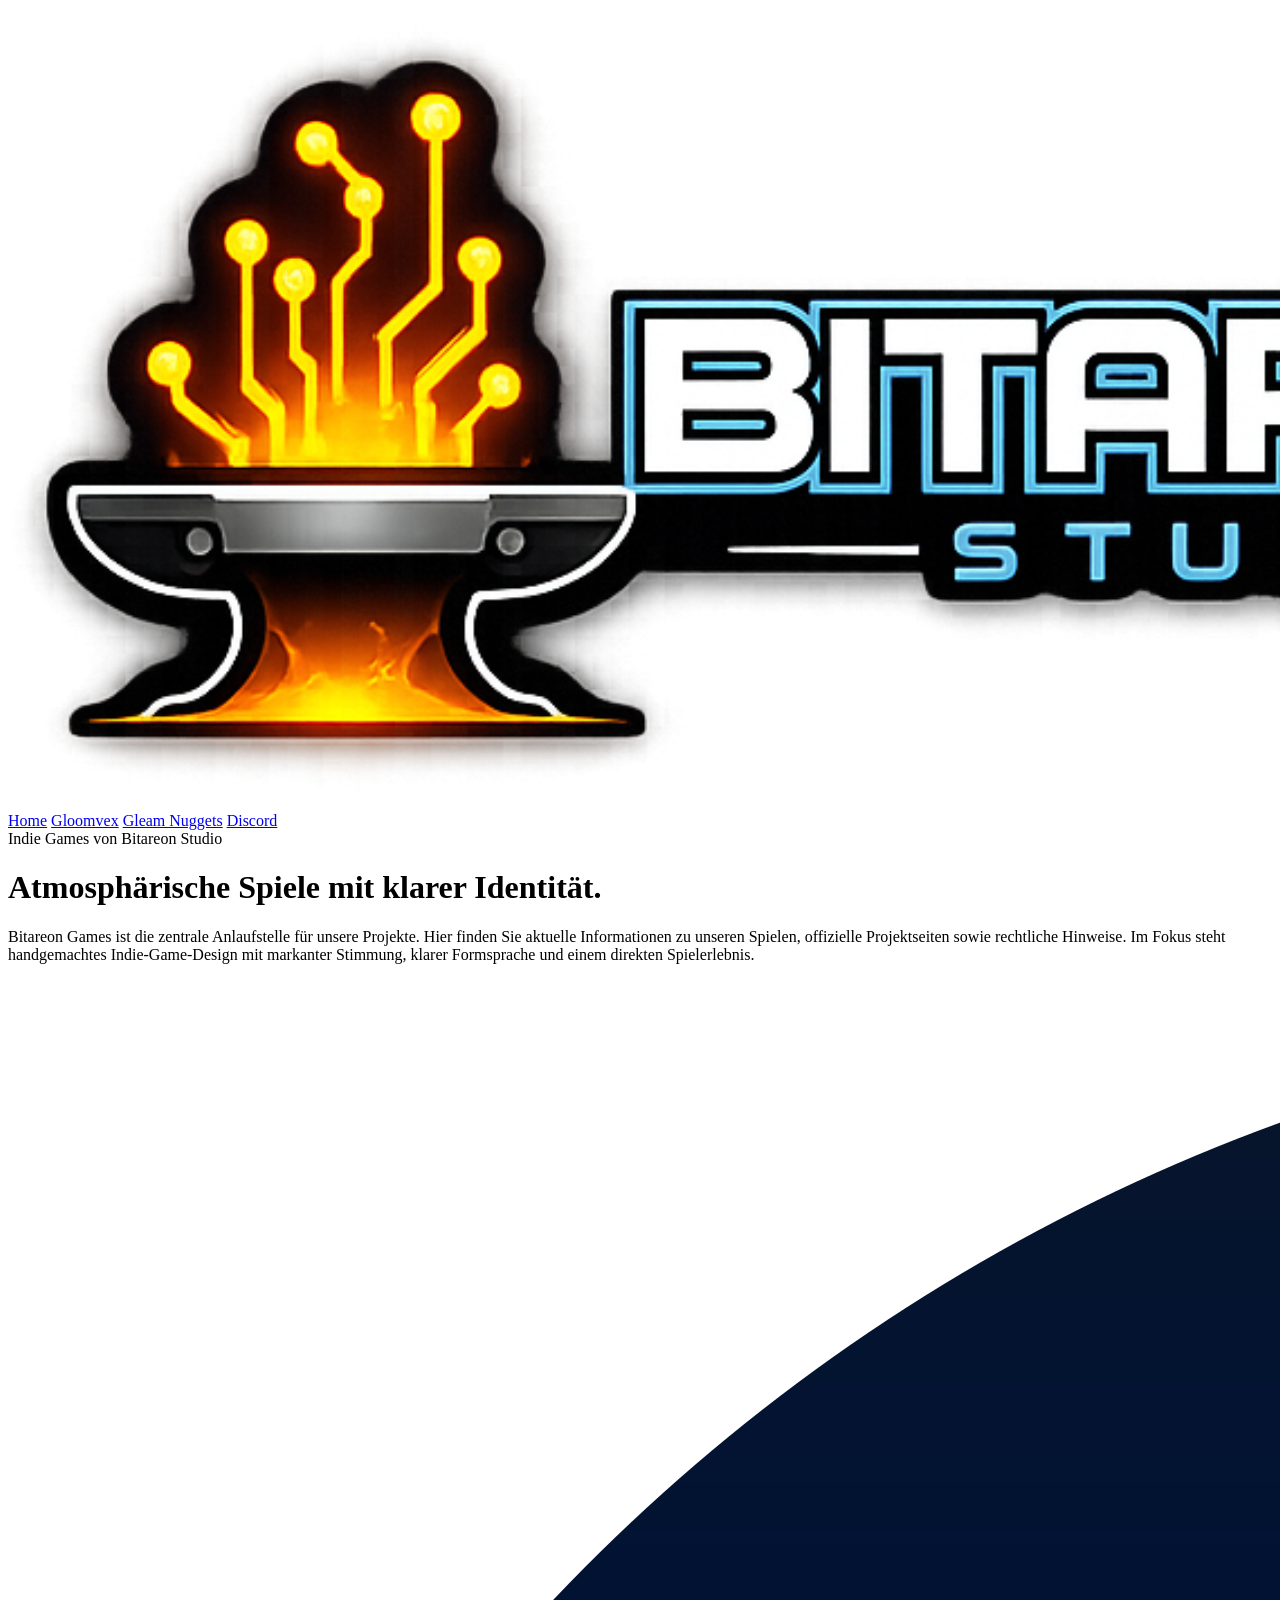
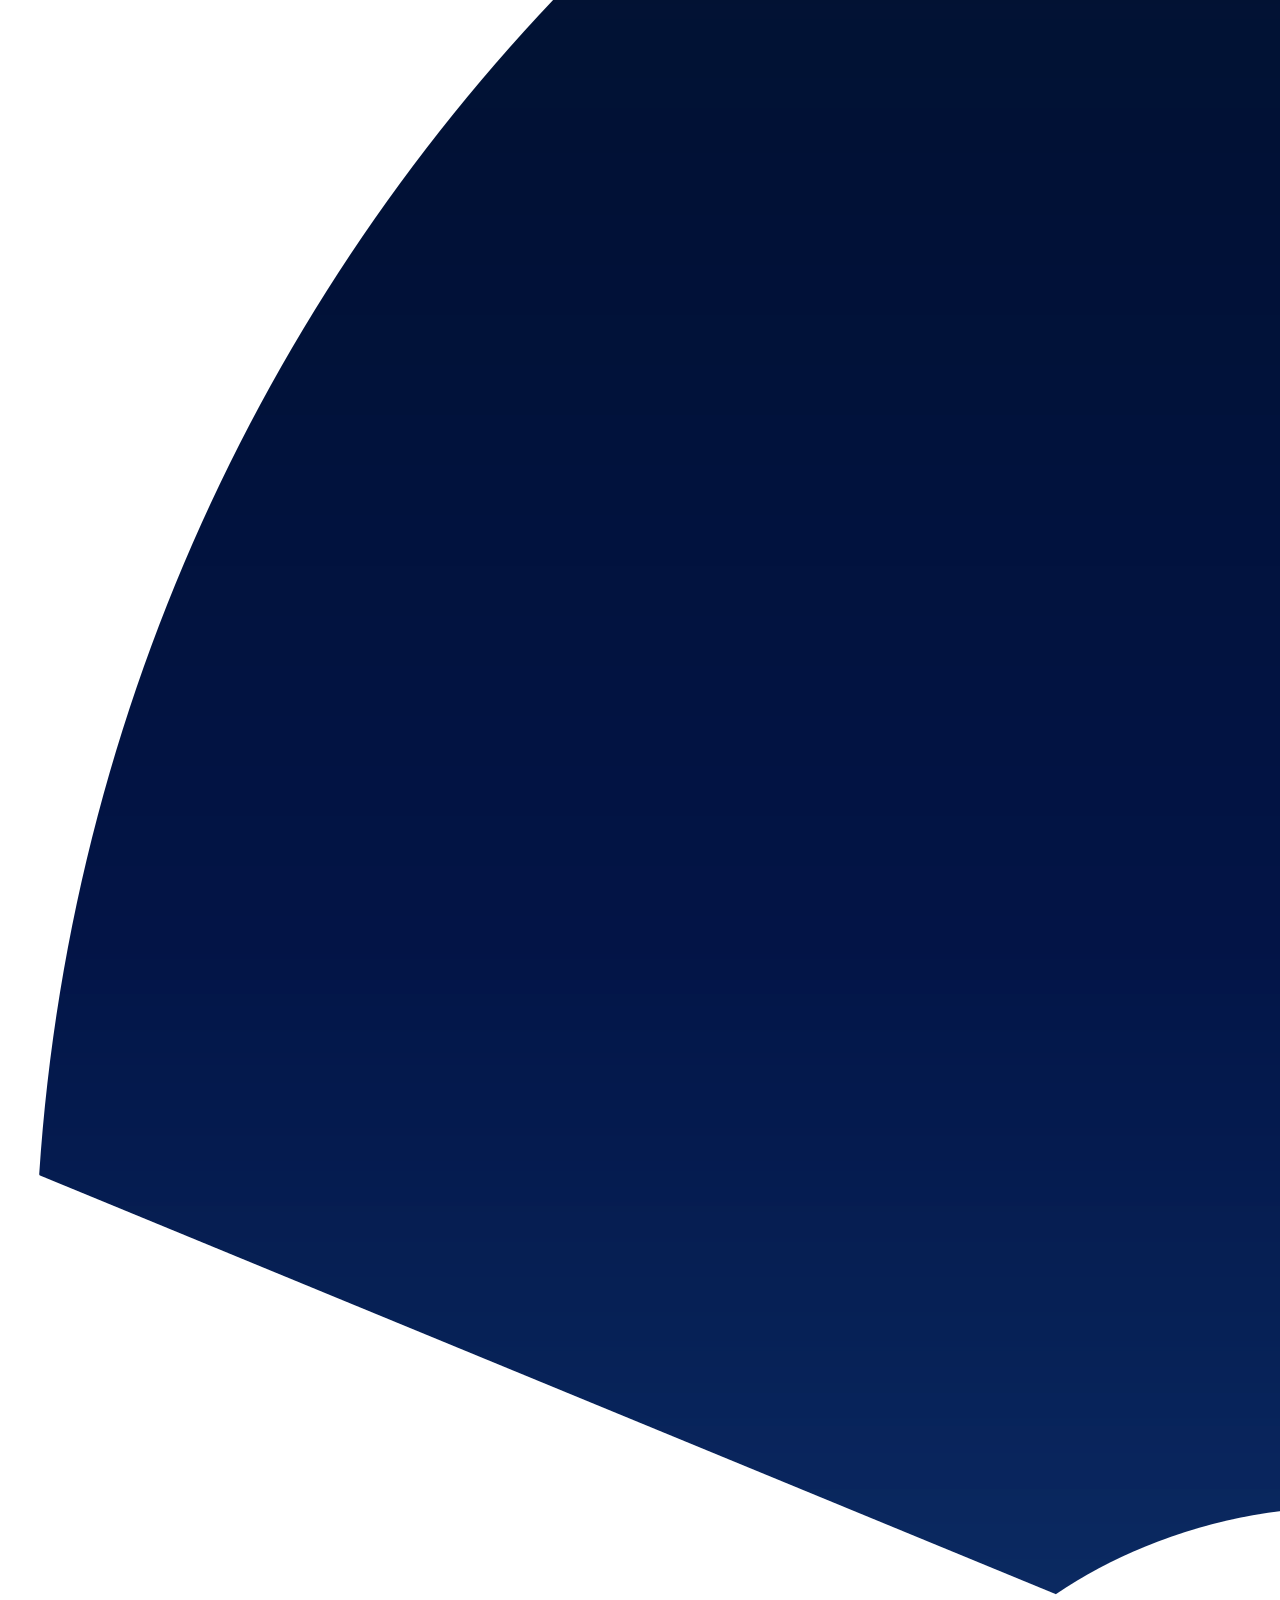
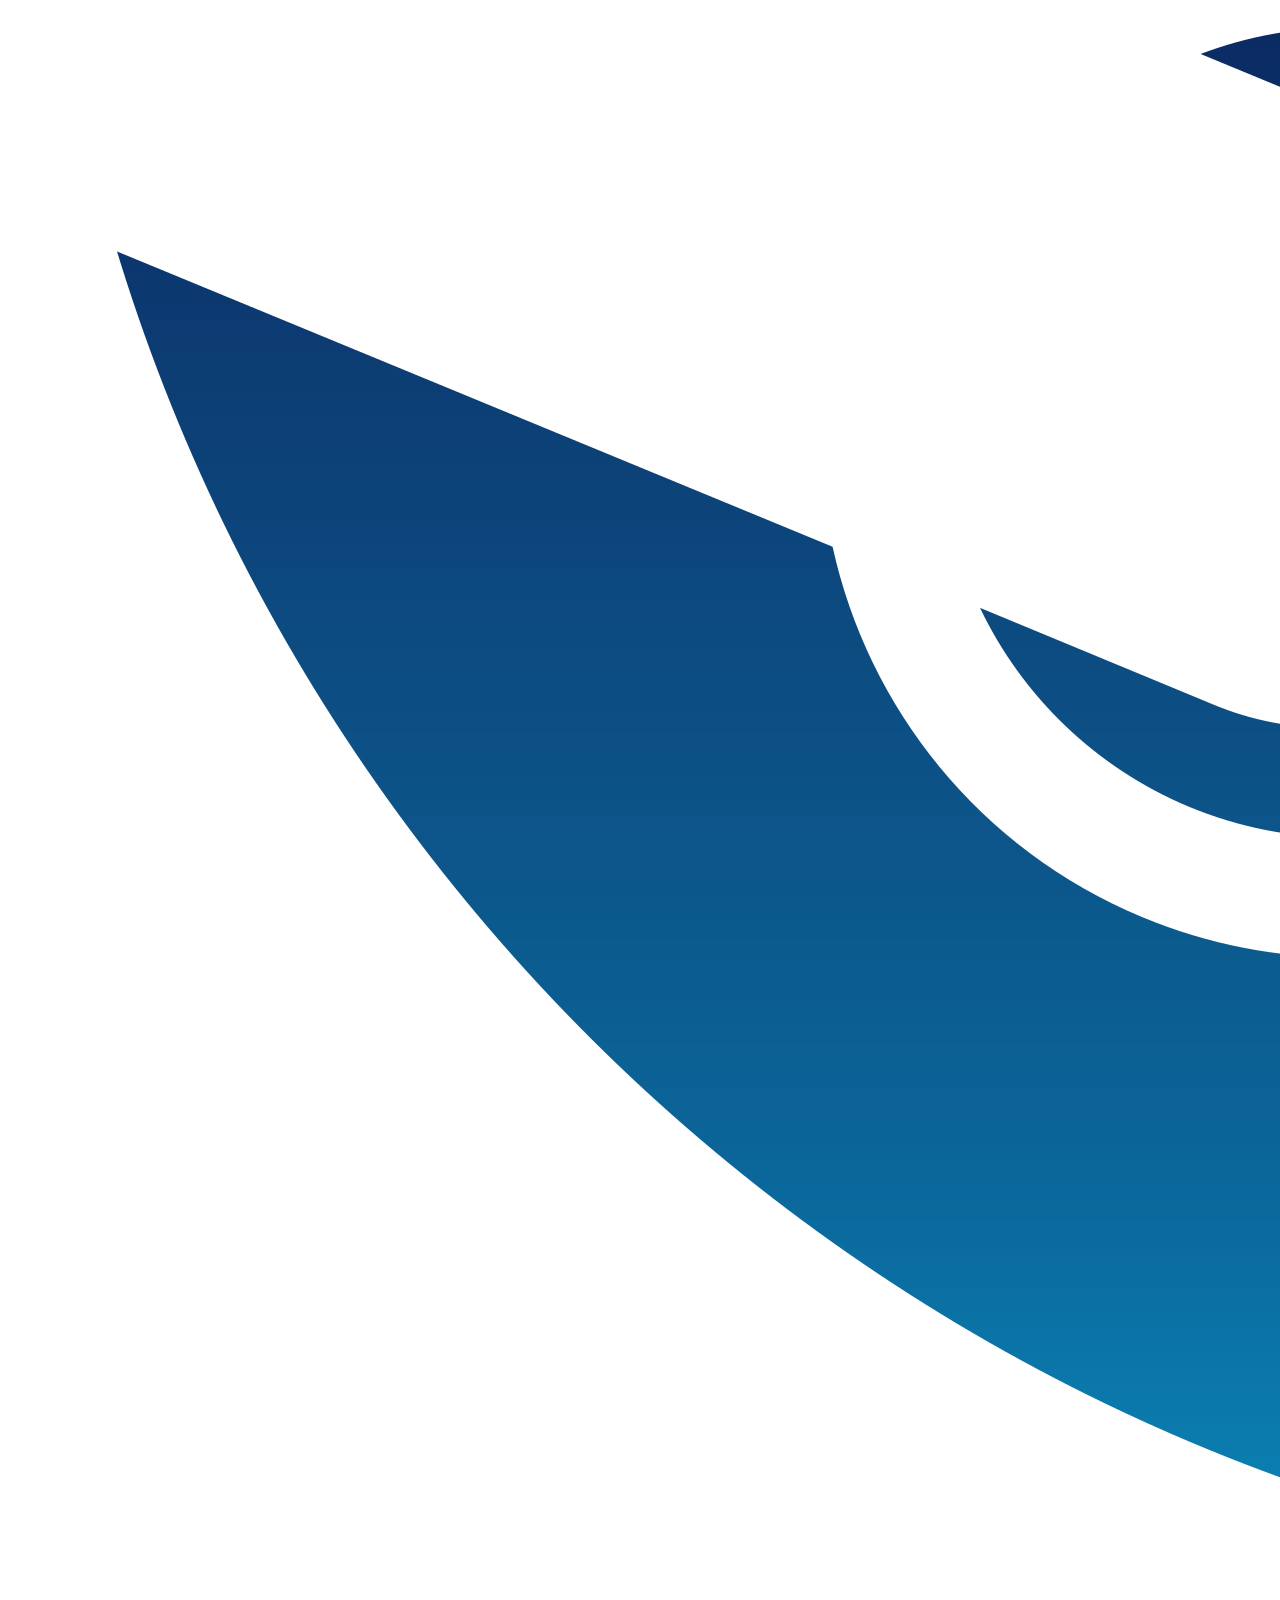
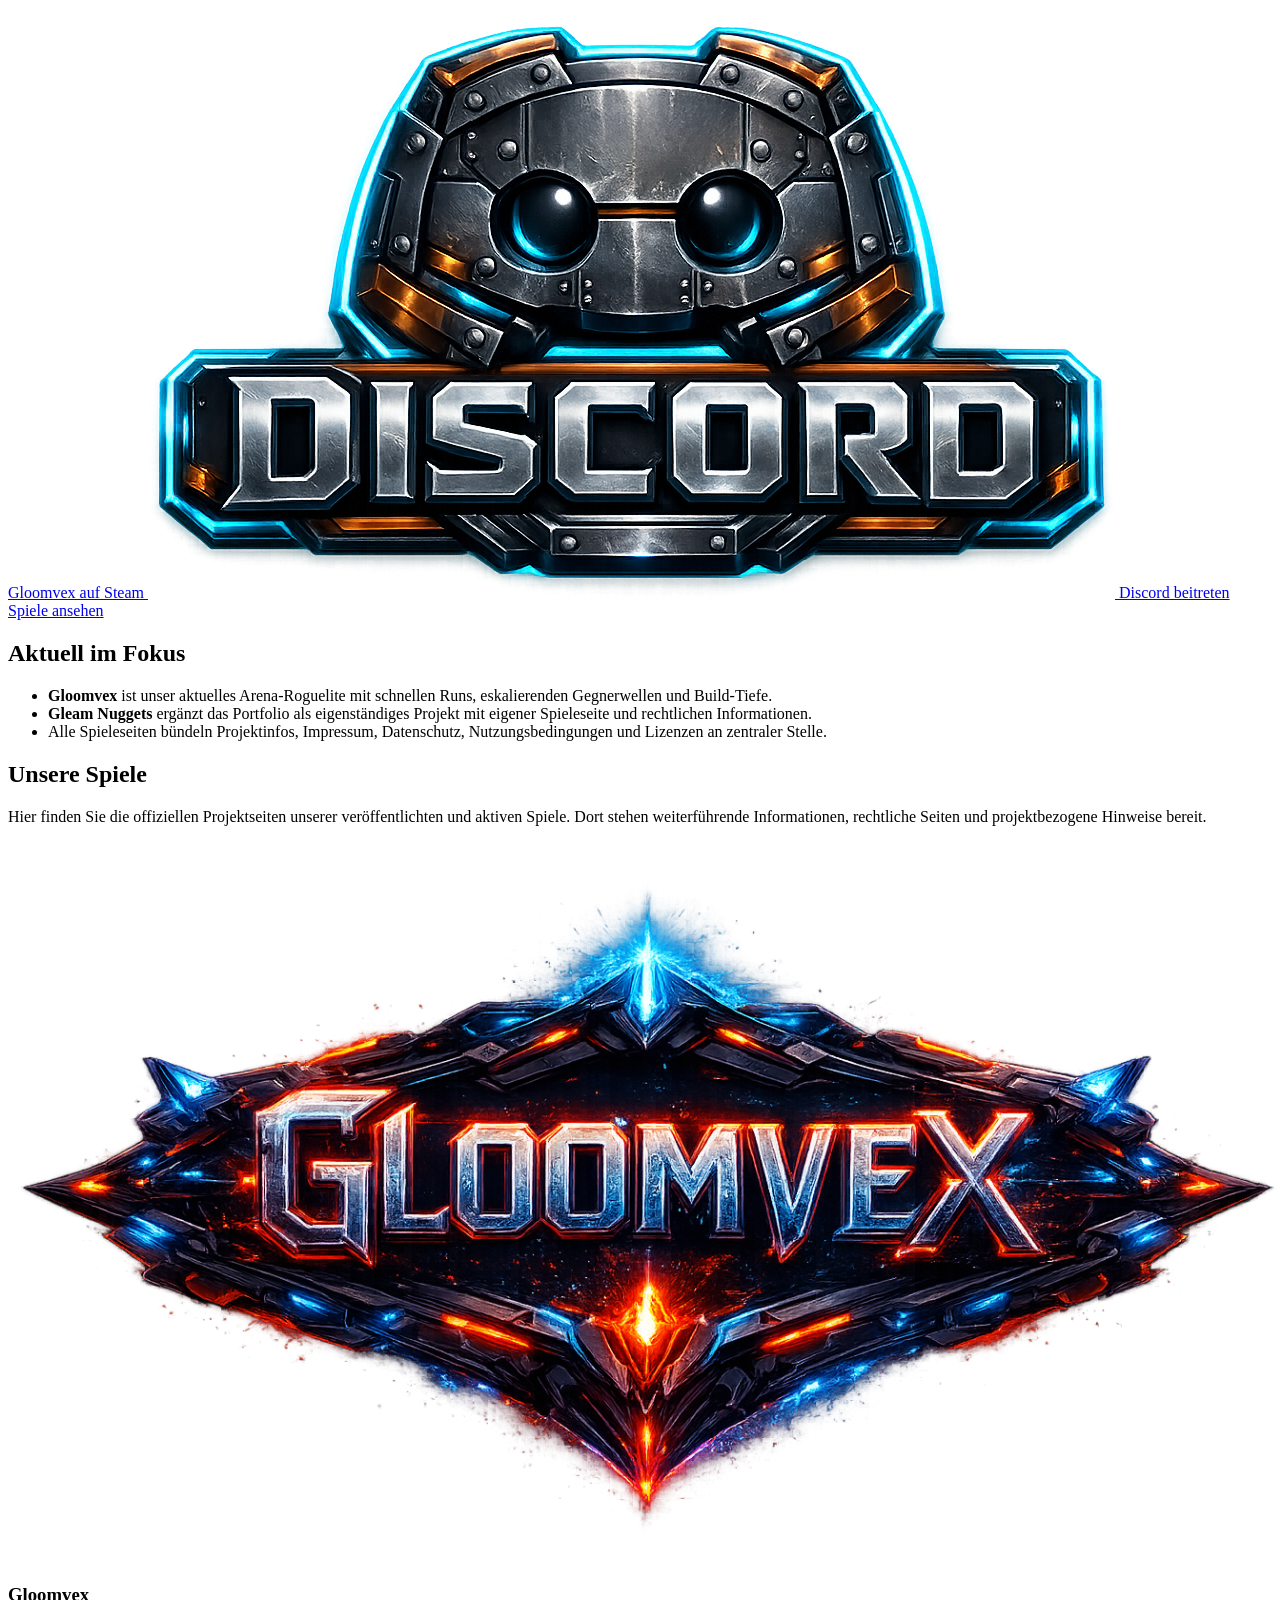
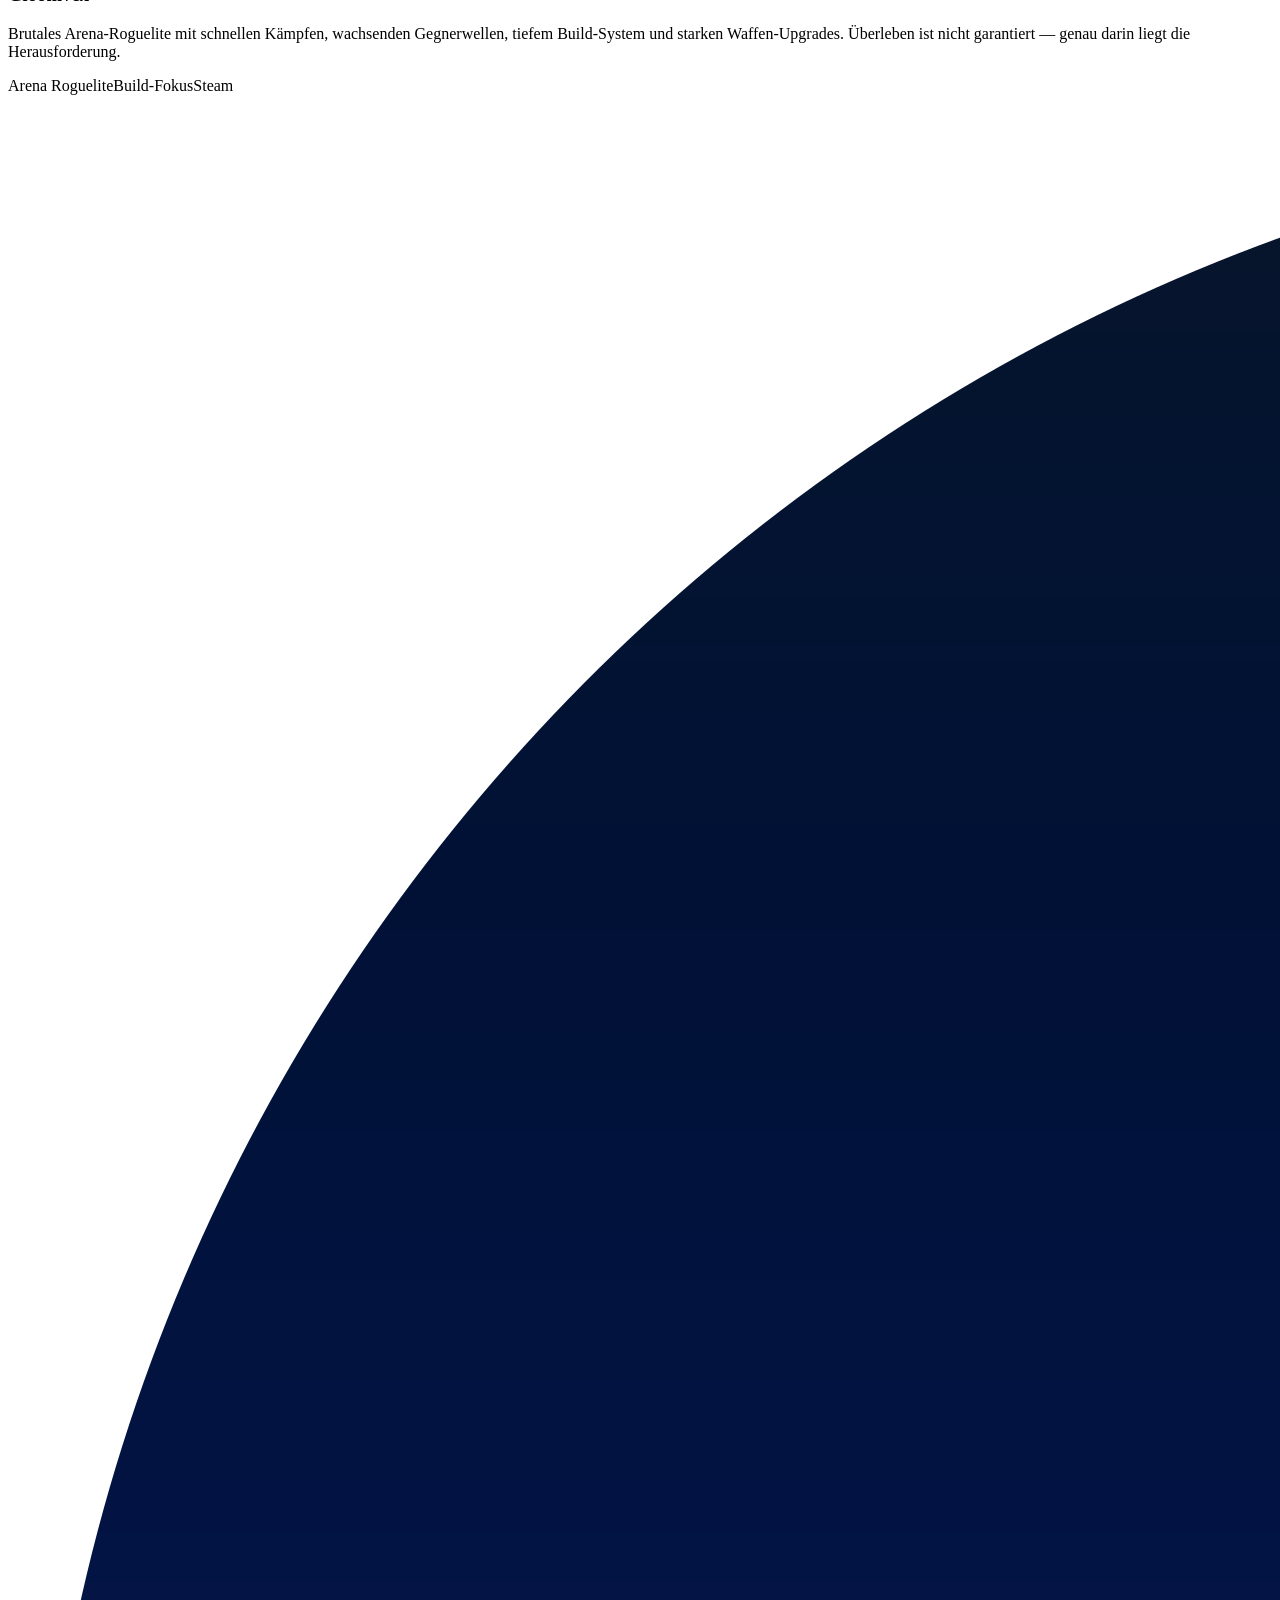
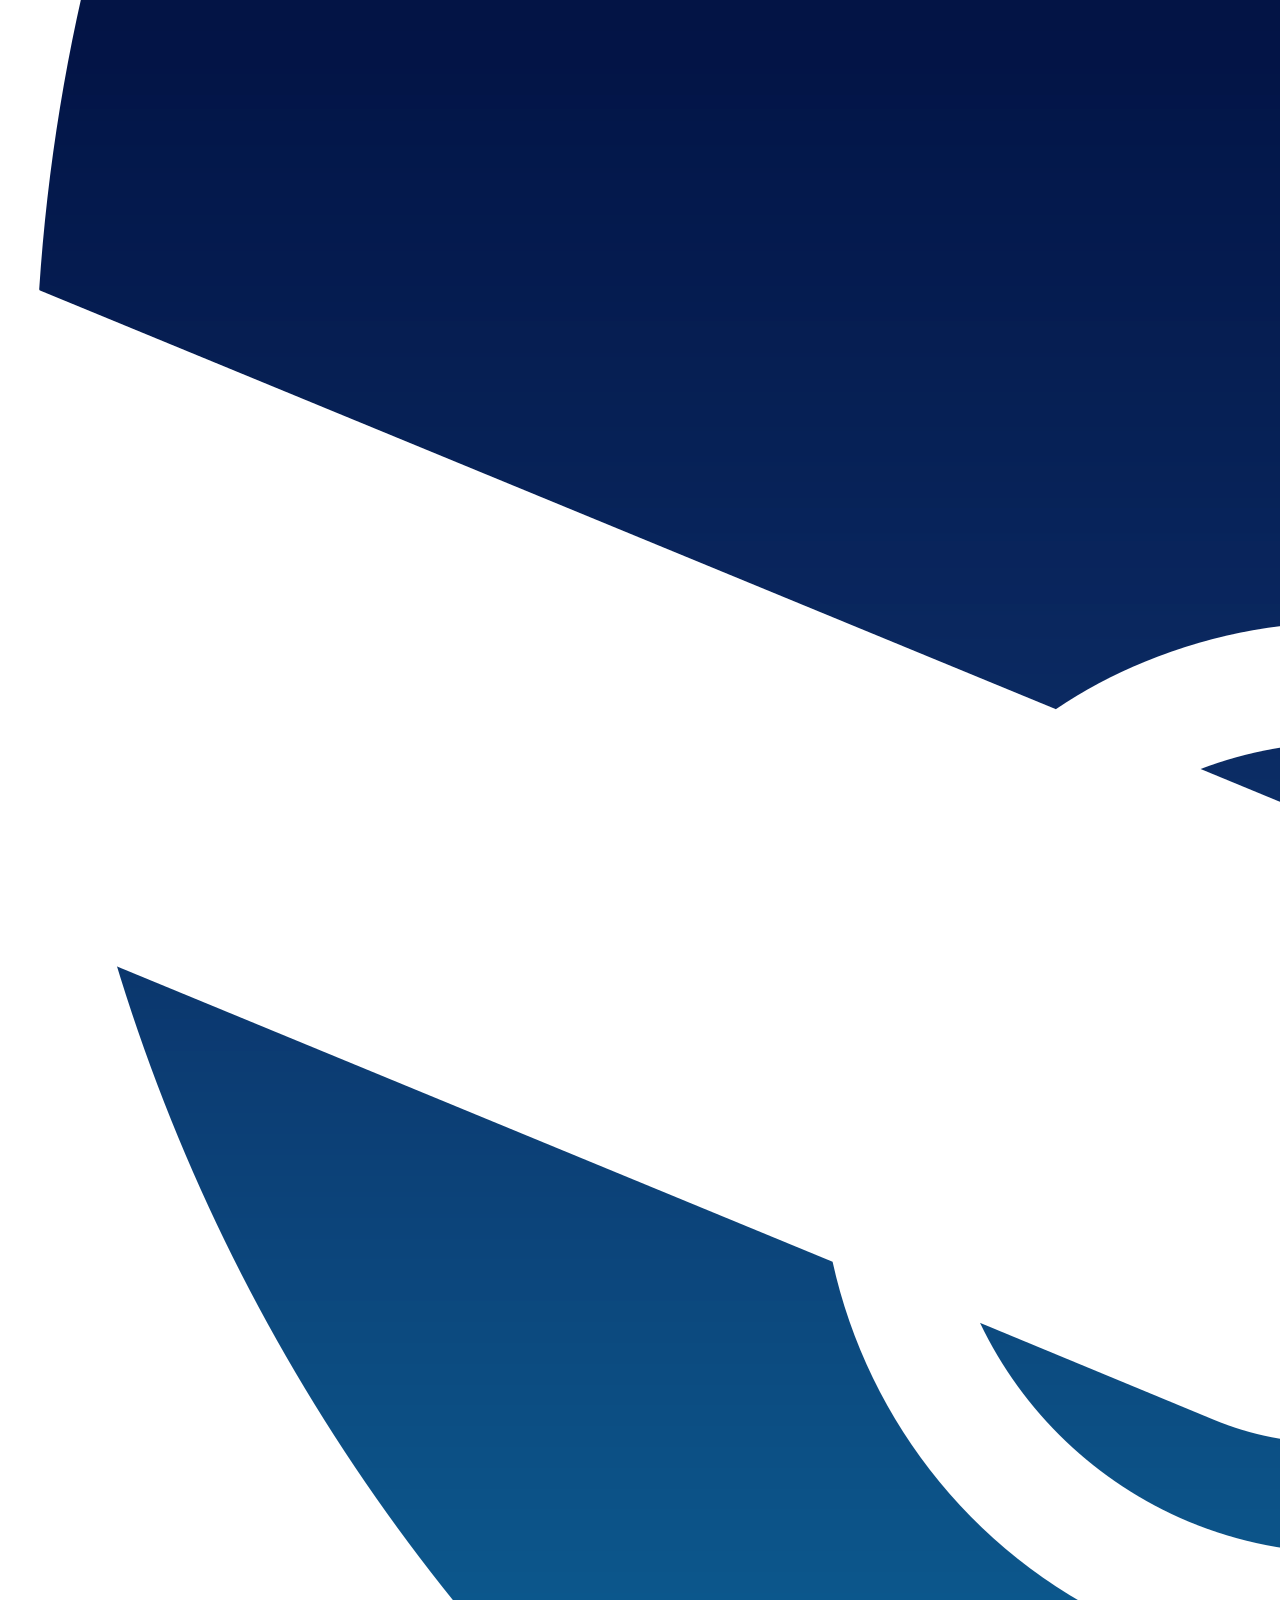
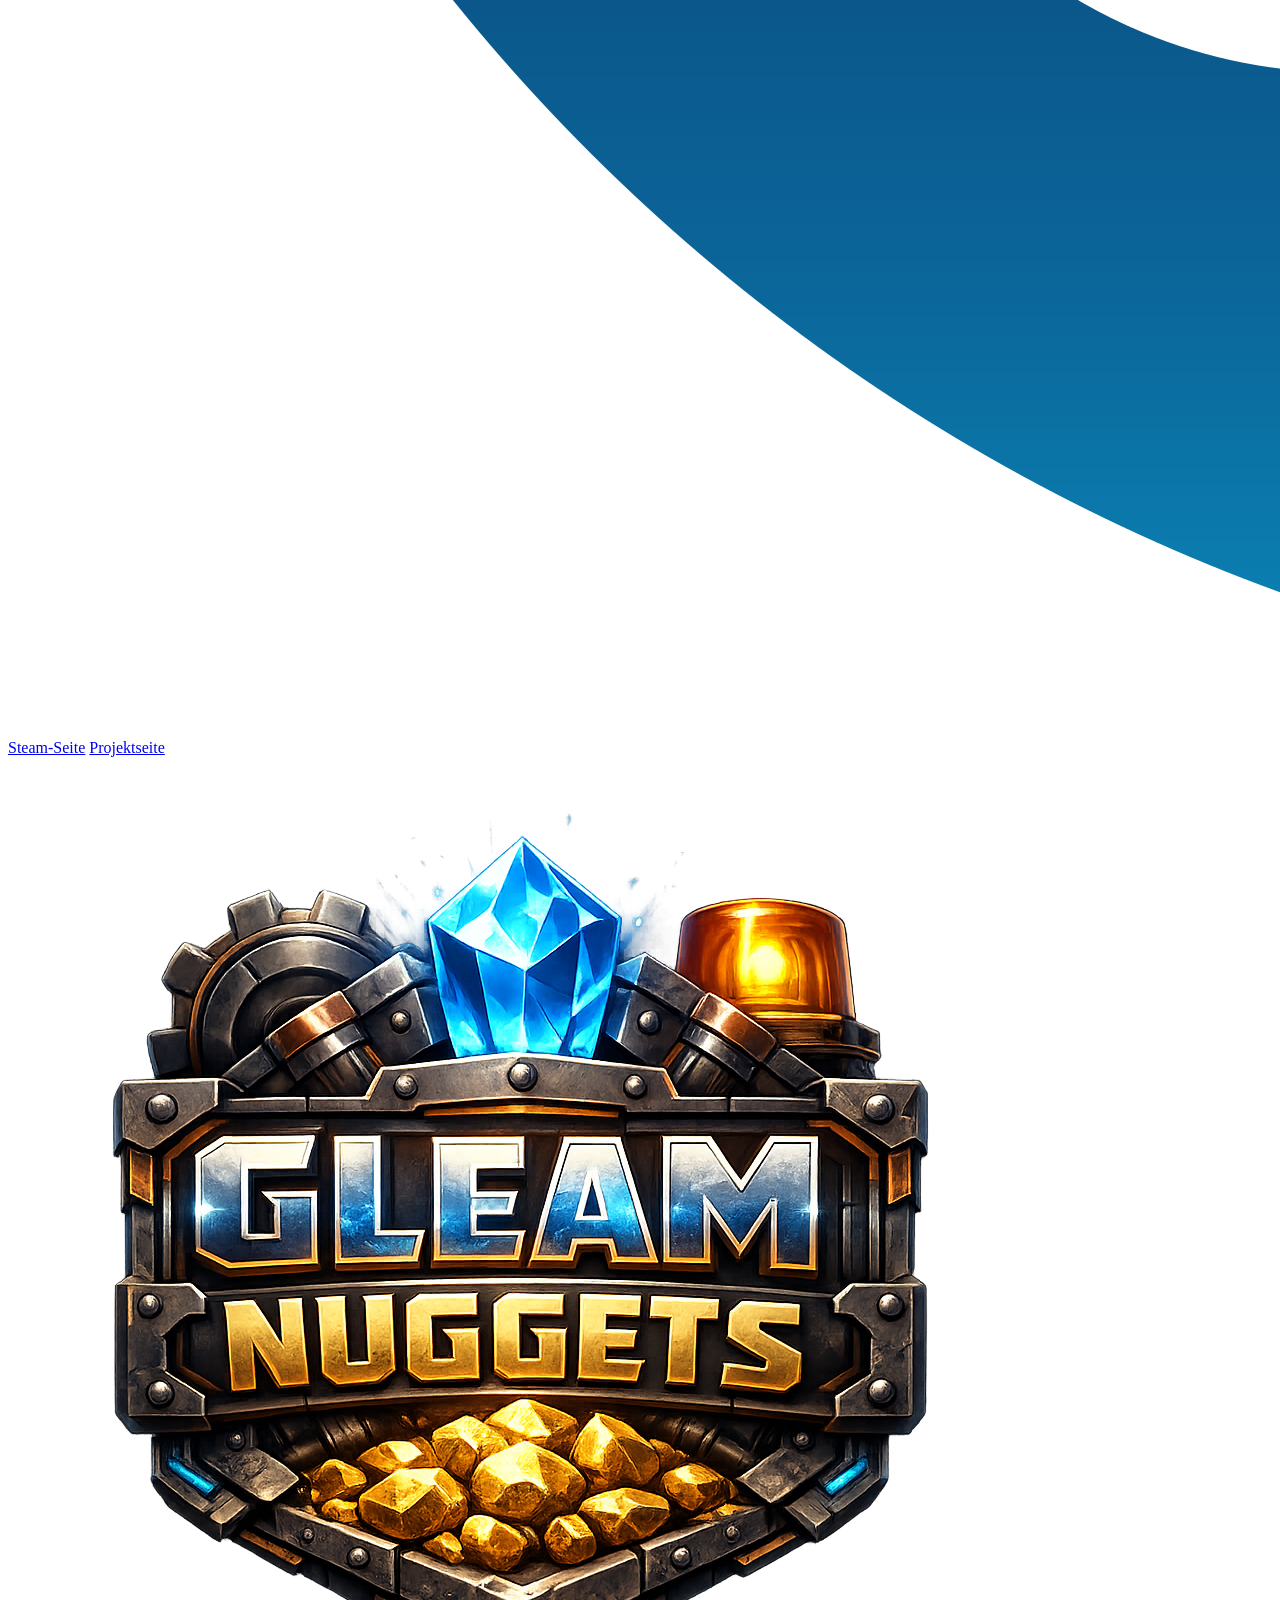
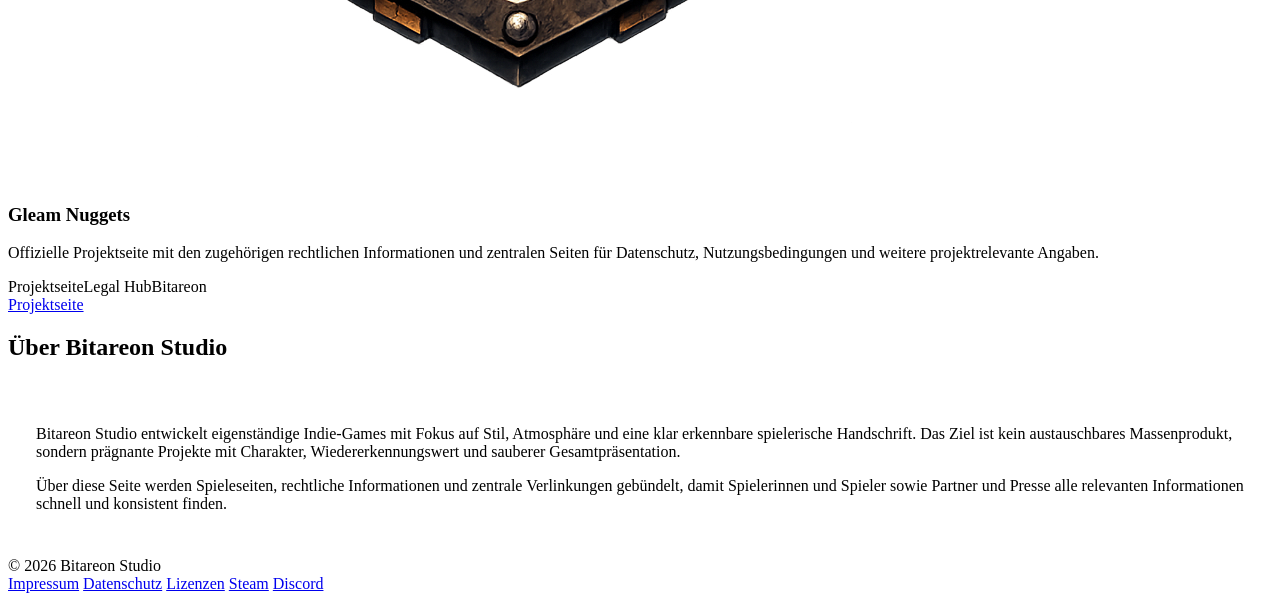
==== commit 7af21007: "Update index.html" ====
--- a/index.html
+++ b/index.html
@@ -5,159 +5,23 @@
   <meta name="viewport" content="width=device-width, initial-scale=1.0">
   <title>Bitareon Games</title>
   <meta name="description" content="Bitareon Games ist die offizielle Spieleseite von Bitareon Studio mit Informationen zu Gloomvex, Gleam Nuggets und weiteren Projekten.">
-  <style>
-    :root {
-      --bg: #070a11;
-      --bg2: #0d1220;
-      --panel: rgba(18, 24, 38, 0.92);
-      --border: rgba(145, 166, 212, 0.18);
-      --text: #eef2ff;
-      --muted: #aab6d3;
-      --accent: #8b5cf6;
-      --accent-hover: #9f77ff;
-      --accent-2: #4cc9f0;
-      --shadow: 0 18px 50px rgba(0,0,0,0.35);
-      --radius-xl: 26px;
-      --radius-lg: 18px;
-      --radius-md: 14px;
-      --maxw: 1180px;
-    }
-    * { box-sizing: border-box; }
-    html { scroll-behavior: smooth; }
-    body {
-      margin: 0;
-      color: var(--text);
-      font-family: Arial, Helvetica, sans-serif;
-      background:
-        radial-gradient(circle at top, rgba(139,92,246,0.20), transparent 28%),
-        radial-gradient(circle at 85% 12%, rgba(76,201,240,0.16), transparent 20%),
-        linear-gradient(180deg, var(--bg) 0%, var(--bg2) 100%);
-      min-height: 100vh;
-    }
-    a { color: inherit; text-decoration: none; }
-    .container { width: min(var(--maxw), calc(100% - 32px)); margin: 0 auto; }
-    .topbar {
-      position: sticky; top: 0; z-index: 20; backdrop-filter: blur(12px);
-      background: rgba(7,10,17,0.72); border-bottom: 1px solid rgba(255,255,255,0.06);
-    }
-    .topbar-inner {
-      display: flex; align-items: center; justify-content: space-between; gap: 20px; min-height: 74px;
-    }
-    .brand { display: flex; align-items: center; gap: 14px; min-width: 0; }
-    .brand img { width: 180px; max-width: 42vw; height: auto; display: block; }
-    .nav { display: flex; align-items: center; gap: 14px; flex-wrap: wrap; justify-content: flex-end; }
-    .nav a { color: var(--muted); font-size: 0.98rem; transition: color 0.2s ease; }
-    .nav a:hover { color: var(--text); }
-    .hero { padding: 72px 0 48px; }
-    .hero-grid { display: grid; grid-template-columns: 1.2fr 0.8fr; gap: 28px; align-items: center; }
-    .hero-copy {
-      background: linear-gradient(180deg, rgba(16,22,35,0.82), rgba(12,18,30,0.88));
-      border: 1px solid var(--border); box-shadow: var(--shadow); border-radius: var(--radius-xl); padding: 36px;
-    }
-    .eyebrow {
-      display: inline-flex; align-items: center; gap: 8px; color: var(--accent-2);
-      background: rgba(76,201,240,0.08); border: 1px solid rgba(76,201,240,0.18);
-      border-radius: 999px; padding: 8px 12px; font-size: 0.9rem; margin-bottom: 18px;
-    }
-    h1 { font-size: clamp(2.4rem, 5vw, 4.6rem); line-height: 1.02; margin: 0 0 16px; letter-spacing: -0.03em; }
-    .hero p { font-size: 1.08rem; line-height: 1.8; color: var(--muted); margin: 0; max-width: 62ch; }
-    .hero-actions { display: flex; flex-wrap: wrap; gap: 14px; margin-top: 28px; }
-    .button {
-      display: inline-flex; align-items: center; justify-content: center; gap: 10px;
-      padding: 14px 18px; border-radius: 14px; font-weight: 700;
-      transition: transform 0.2s ease, background 0.2s ease, border-color 0.2s ease;
-      border: 1px solid transparent;
-    }
-    .button:hover { transform: translateY(-1px); }
-    .button-primary {
-      background: linear-gradient(135deg, var(--accent), var(--accent-hover)); color: white;
-      box-shadow: 0 10px 26px rgba(139,92,246,0.26);
-    }
-    .button-secondary { background: rgba(255,255,255,0.03); color: var(--text); border-color: var(--border); }
-    .button-secondary:hover { background: rgba(255,255,255,0.06); border-color: rgba(255,255,255,0.16); }
-    .button img { width: 20px; height: 20px; object-fit: contain; display: block; }
-    .hero-side {
-      background: linear-gradient(180deg, rgba(20, 26, 40, 0.88), rgba(12, 16, 27, 0.96));
-      border: 1px solid var(--border); box-shadow: var(--shadow); border-radius: var(--radius-xl); padding: 28px;
-    }
-    .hero-side h2 { font-size: 1.15rem; margin: 0 0 18px; }
-    .hero-side ul { list-style: none; padding: 0; margin: 0; display: grid; gap: 12px; }
-    .hero-side li {
-      color: var(--muted); background: rgba(255,255,255,0.03); border: 1px solid rgba(255,255,255,0.05);
-      border-radius: 14px; padding: 14px 16px; line-height: 1.6;
-    }
-    section { padding: 28px 0 12px; }
-    .section-head { margin-bottom: 22px; }
-    .section-head h2 { margin: 0 0 10px; font-size: clamp(1.7rem, 3vw, 2.4rem); }
-    .section-head p { margin: 0; color: var(--muted); line-height: 1.75; max-width: 76ch; }
-    .games-grid { display: grid; grid-template-columns: repeat(2, minmax(0, 1fr)); gap: 24px; }
-    .game-card {
-      background: linear-gradient(180deg, rgba(18, 24, 38, 0.94), rgba(11, 16, 27, 0.98));
-      border: 1px solid var(--border); border-radius: var(--radius-xl); overflow: hidden;
-      box-shadow: var(--shadow); display: flex; flex-direction: column;
-    }
-    .game-visual {
-      display: grid; place-items: center; min-height: 220px; padding: 28px;
-      background: radial-gradient(circle at top, rgba(139,92,246,0.18), transparent 40%), linear-gradient(180deg, rgba(255,255,255,0.02), rgba(255,255,255,0.00));
-      border-bottom: 1px solid rgba(255,255,255,0.05);
-    }
-    .game-visual img {
-      max-width: min(100%, 340px); max-height: 150px; width: auto; height: auto; object-fit: contain;
-      display: block; filter: drop-shadow(0 18px 28px rgba(0,0,0,0.28));
-    }
-    .game-body { padding: 24px; display: flex; flex-direction: column; gap: 18px; height: 100%; }
-    .game-body h3 { margin: 0; font-size: 1.55rem; }
-    .game-body p { margin: 0; color: var(--muted); line-height: 1.75; }
-    .tag-row { display: flex; gap: 10px; flex-wrap: wrap; }
-    .tag {
-      display: inline-flex; padding: 8px 12px; border-radius: 999px; background: rgba(255,255,255,0.04);
-      border: 1px solid rgba(255,255,255,0.06); color: #d7dff3; font-size: 0.9rem;
-    }
-    .card-actions { display: flex; flex-wrap: wrap; gap: 12px; margin-top: auto; }
-    .about-panel, .legal-panel {
-      background: linear-gradient(180deg, rgba(17, 23, 36, 0.88), rgba(11, 16, 27, 0.96));
-      border: 1px solid var(--border); border-radius: var(--radius-xl); box-shadow: var(--shadow); padding: 28px;
-    }
-    .about-panel p, .legal-panel p { color: var(--muted); line-height: 1.8; margin: 0 0 14px; }
-    .legal-links { display: flex; flex-wrap: wrap; gap: 12px; margin-top: 18px; }
-    footer { padding: 42px 0 56px; color: var(--muted); }
-    .footer-box {
-      background: rgba(11,16,27,0.75); border: 1px solid rgba(255,255,255,0.06); border-radius: 18px;
-      padding: 20px 22px; display: flex; align-items: center; justify-content: space-between; gap: 18px; flex-wrap: wrap;
-    }
-    .footer-links { display: flex; gap: 16px; flex-wrap: wrap; }
-    .footer-links a:hover { color: var(--text); }
-    @media (max-width: 900px) {
-      .hero-grid, .games-grid { grid-template-columns: 1fr; }
-      .topbar-inner { min-height: unset; padding: 14px 0; align-items: flex-start; flex-direction: column; }
-      .nav { justify-content: flex-start; }
-      .hero { padding-top: 36px; }
-      .hero-copy, .hero-side, .about-panel, .legal-panel { padding: 24px; }
-    }
-    @media (max-width: 520px) {
-      .container { width: min(var(--maxw), calc(100% - 20px)); }
-      .brand img { width: 150px; }
-      .hero-copy, .hero-side, .game-body, .about-panel, .legal-panel { padding: 20px; }
-      .game-visual { min-height: 180px; padding: 22px; }
-      .button, .card-actions .button { width: 100%; }
-    }
-  </style>
+  <link rel="stylesheet" href="assets/site.css">
 </head>
 <body>
+
   <div class="topbar">
     <div class="container topbar-inner">
       <a class="brand" href="index.html" aria-label="Bitareon Games Startseite">
         <img src="assets/Bitareon_Logo_2000x800.png" alt="Bitareon Games Logo">
       </a>
       <nav class="nav" aria-label="Hauptnavigation">
-        <a href="#games">Spiele</a>
-        <a href="#about">Studio</a>
-        <a href="#legal">Rechtliches</a>
+        <a class="active" href="index.html">Home</a>
+        <a href="gloomvex/">Gloomvex</a>
+        <a href="gleam-nuggets/">Gleam Nuggets</a>
         <a href="https://discord.gg/qRFpBKGN" target="_blank" rel="noopener noreferrer">Discord</a>
       </nav>
     </div>
   </div>
-
   <header class="hero">
     <div class="container hero-grid">
       <div class="hero-copy">
@@ -180,7 +44,6 @@
           <a class="button button-secondary" href="#games">Spiele ansehen</a>
         </div>
       </div>
-
       <aside class="hero-side" aria-label="Highlights">
         <h2>Aktuell im Fokus</h2>
         <ul>
@@ -191,7 +54,6 @@
       </aside>
     </div>
   </header>
-
   <main>
     <section id="games">
       <div class="container">
@@ -202,94 +64,37 @@
             rechtliche Seiten und projektbezogene Hinweise bereit.
           </p>
         </div>
-
         <div class="games-grid">
           <article class="game-card">
-            <div class="game-visual">
-              <img src="assets/Gloomvex Logo 1280x720.png" alt="Gloomvex Logo">
-            </div>
+            <div class="game-visual"><img src="assets/Gloomvex Logo 1280x720.png" alt="Gloomvex Logo"></div>
             <div class="game-body">
               <h3>Gloomvex</h3>
-              <p>
-                Brutales Arena-Roguelite mit schnellen Kämpfen, wachsenden Gegnerwellen, tiefem Build-System und starken Waffen-Upgrades.
-                Überleben ist nicht garantiert — genau darin liegt die Herausforderung.
-              </p>
-              <div class="tag-row">
-                <span class="tag">Arena Roguelite</span>
-                <span class="tag">Build-Fokus</span>
-                <span class="tag">Steam</span>
-              </div>
+              <p>Brutales Arena-Roguelite mit schnellen Kämpfen, wachsenden Gegnerwellen, tiefem Build-System und starken Waffen-Upgrades. Überleben ist nicht garantiert — genau darin liegt die Herausforderung.</p>
+              <div class="tag-row"><span class="tag">Arena Roguelite</span><span class="tag">Build-Fokus</span><span class="tag">Steam</span></div>
               <div class="card-actions">
-                <a class="button button-primary" href="https://store.steampowered.com/app/4449700/Gloomvex/" target="_blank" rel="noopener noreferrer">
-                  <img src="assets/Steam_icon_logo.png" alt="">
-                  Steam-Seite
-                </a>
+                <a class="button button-primary" href="https://store.steampowered.com/app/4449700/Gloomvex/" target="_blank" rel="noopener noreferrer"><img src="assets/Steam_icon_logo.png" alt="">Steam-Seite</a>
                 <a class="button button-secondary" href="gloomvex/">Projektseite</a>
               </div>
             </div>
           </article>
-
           <article class="game-card">
-            <div class="game-visual">
-              <img src="assets/GleamNuggets_Logo.png" alt="Gleam Nuggets Logo">
-            </div>
+            <div class="game-visual"><img src="assets/GleamNuggets_Logo.png" alt="Gleam Nuggets Logo"></div>
             <div class="game-body">
               <h3>Gleam Nuggets</h3>
-              <p>
-                Offizielle Projektseite mit den zugehörigen rechtlichen Informationen und zentralen Seiten für Datenschutz,
-                Nutzungsbedingungen und weitere projektrelevante Angaben.
-              </p>
-              <div class="tag-row">
-                <span class="tag">Projektseite</span>
-                <span class="tag">Legal Hub</span>
-                <span class="tag">Bitareon</span>
-              </div>
-              <div class="card-actions">
-                <a class="button button-primary" href="gleam-nuggets/">Projektseite</a>
-              </div>
+              <p>Offizielle Projektseite mit den zugehörigen rechtlichen Informationen und zentralen Seiten für Datenschutz, Nutzungsbedingungen und weitere projektrelevante Angaben.</p>
+              <div class="tag-row"><span class="tag">Projektseite</span><span class="tag">Legal Hub</span><span class="tag">Bitareon</span></div>
+              <div class="card-actions"><a class="button button-primary" href="gleam-nuggets/">Projektseite</a></div>
             </div>
           </article>
         </div>
       </div>
     </section>
-
     <section id="about">
       <div class="container">
-        <div class="section-head">
-          <h2>Über Bitareon Studio</h2>
-        </div>
-        <div class="about-panel">
-          <p>
-            Bitareon Studio entwickelt eigenständige Indie-Games mit Fokus auf Stil, Atmosphäre und eine klar erkennbare spielerische Handschrift.
-            Das Ziel ist kein austauschbares Massenprodukt, sondern prägnante Projekte mit Charakter, Wiedererkennungswert und sauberer Gesamtpräsentation.
-          </p>
-          <p>
-            Über diese Seite werden Spieleseiten, rechtliche Informationen und zentrale Verlinkungen gebündelt, damit Spielerinnen und Spieler sowie
-            Partner und Presse alle relevanten Informationen schnell und konsistent finden.
-          </p>
-        </div>
-      </div>
-    </section>
-
-    <section id="legal">
-      <div class="container">
-        <div class="section-head">
-          <h2>Rechtliche Informationen</h2>
-          <p>
-            Die rechtlichen Hinweise zu den einzelnen Spielen werden auf den jeweiligen Projektseiten gepflegt. Für Gloomvex stehen dort
-            Impressum, Datenschutz, Nutzungsbedingungen und Hinweise zu verwendeten Schriftarten und Lizenzen bereit.
-          </p>
-        </div>
-        <div class="legal-panel">
-          <p>
-            Für allgemeine Projektinformationen sowie Community-Updates stehen zusätzlich unsere Steam-Präsenz und der offizielle Discord-Server zur Verfügung.
-          </p>
-          <div class="legal-links">
-            <a class="button button-secondary" href="gloomvex/imprint.html">Gloomvex Impressum</a>
-            <a class="button button-secondary" href="gloomvex/privacy.html">Gloomvex Datenschutz</a>
-            <a class="button button-secondary" href="gloomvex/terms.html">Gloomvex Nutzungsbedingungen</a>
-            <a class="button button-secondary" href="gloomvex/licenses.html">Gloomvex Lizenzen</a>
-          </div>
+        <div class="section-head"><h2>Über Bitareon Studio</h2></div>
+        <div class="panel" style="padding:28px;">
+          <p class="lede">Bitareon Studio entwickelt eigenständige Indie-Games mit Fokus auf Stil, Atmosphäre und eine klar erkennbare spielerische Handschrift. Das Ziel ist kein austauschbares Massenprodukt, sondern prägnante Projekte mit Charakter, Wiedererkennungswert und sauberer Gesamtpräsentation.</p>
+          <p class="lede">Über diese Seite werden Spieleseiten, rechtliche Informationen und zentrale Verlinkungen gebündelt, damit Spielerinnen und Spieler sowie Partner und Presse alle relevanten Informationen schnell und konsistent finden.</p>
         </div>
       </div>
     </section>
@@ -300,11 +105,11 @@
       <div class="footer-box">
         <div>© 2026 Bitareon Studio</div>
         <div class="footer-links">
-          <a href="https://store.steampowered.com/app/4449700/Gloomvex/" target="_blank" rel="noopener noreferrer">Steam</a>
-          <a href="https://discord.gg/qRFpBKGN" target="_blank" rel="noopener noreferrer">Discord</a>
           <a href="gloomvex/imprint.html">Impressum</a>
           <a href="gloomvex/privacy.html">Datenschutz</a>
           <a href="gloomvex/licenses.html">Lizenzen</a>
+          <a href="https://store.steampowered.com/app/4449700/Gloomvex/" target="_blank" rel="noopener noreferrer">Steam</a>
+          <a href="https://discord.gg/qRFpBKGN" target="_blank" rel="noopener noreferrer">Discord</a>
         </div>
       </div>
     </div>
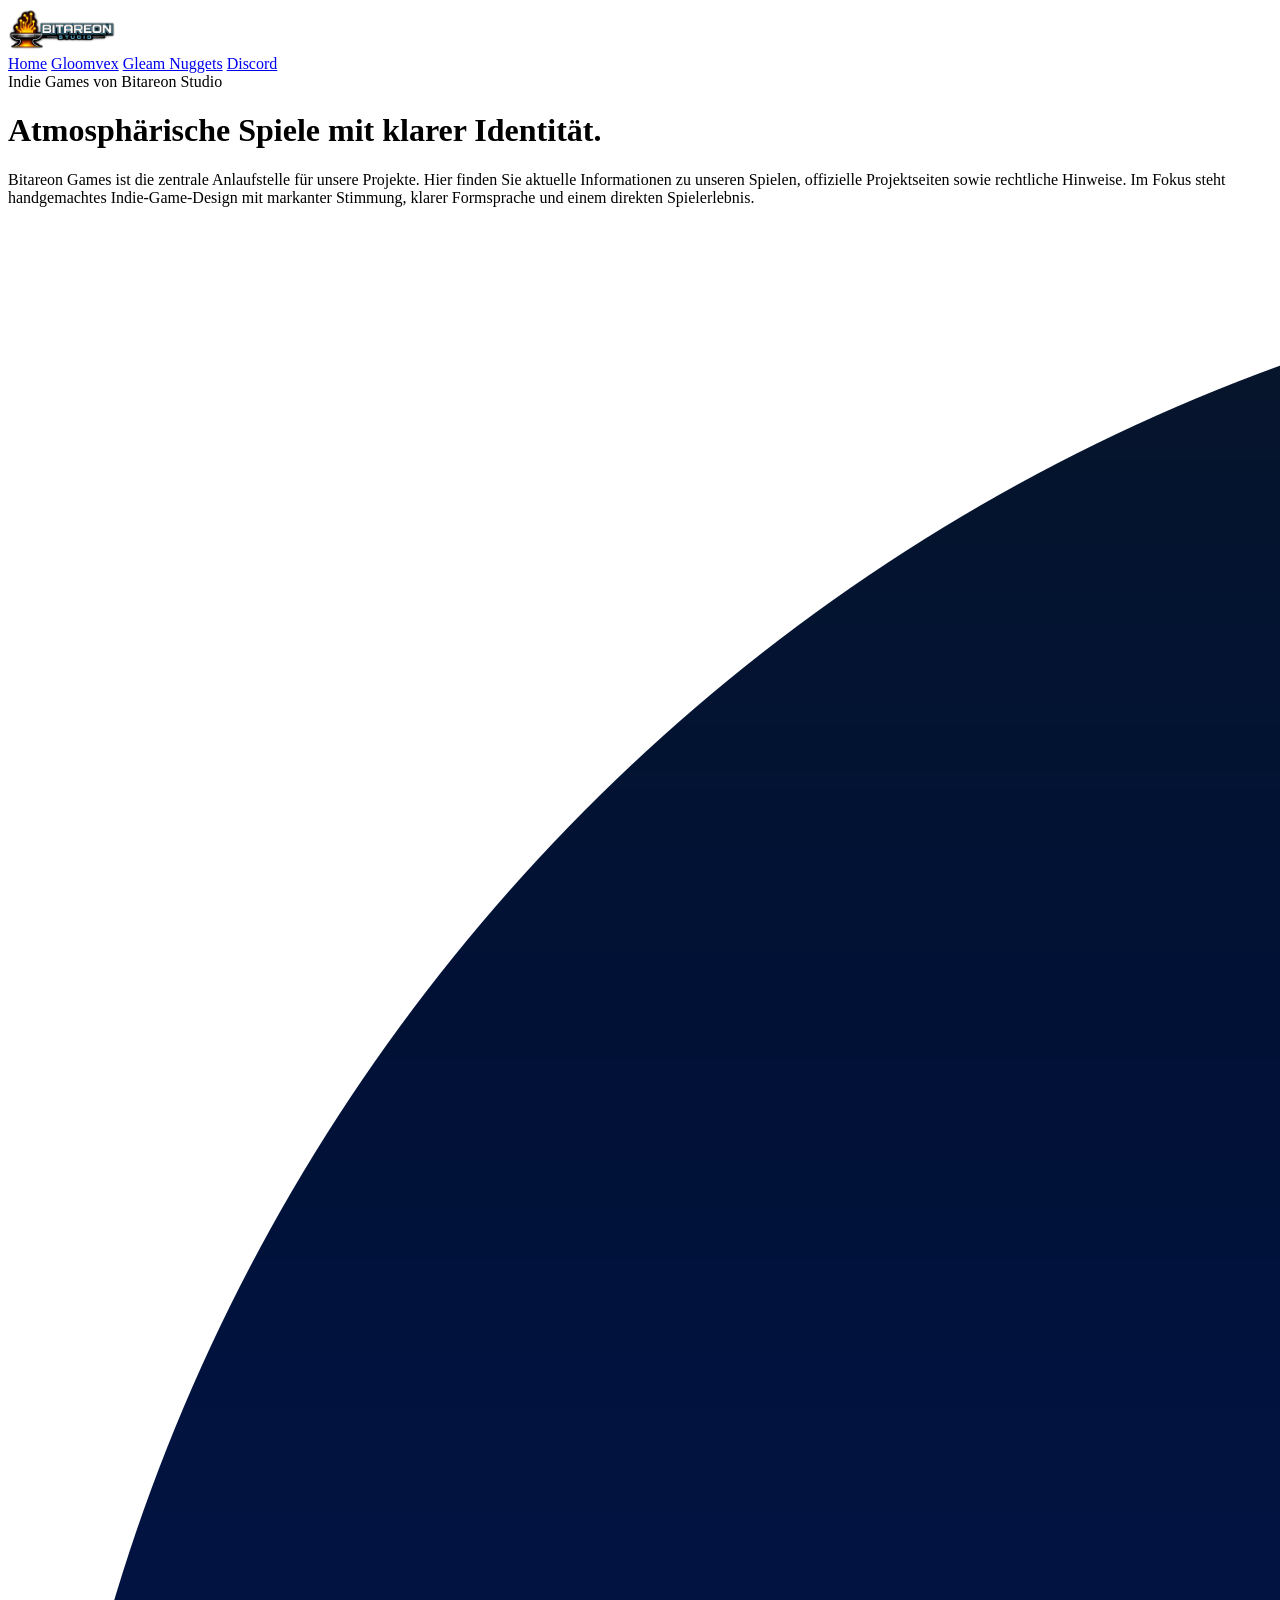
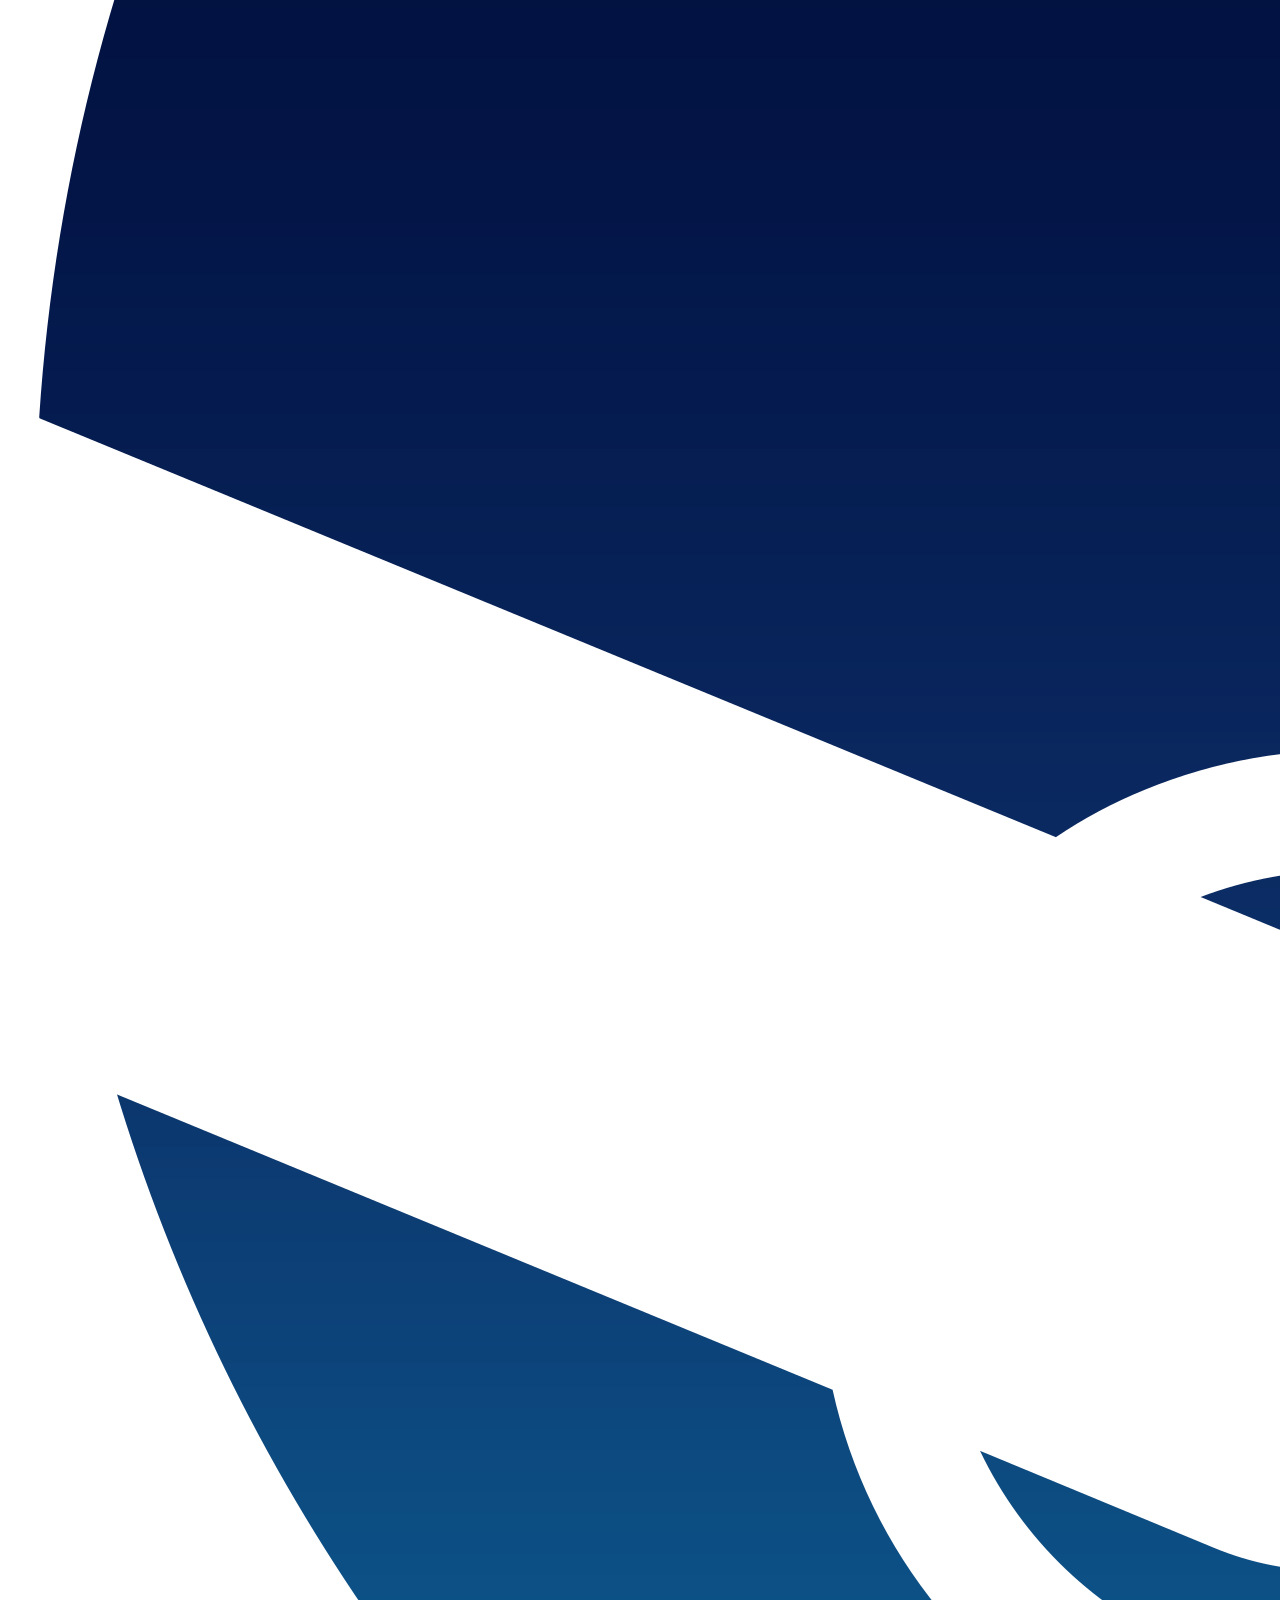
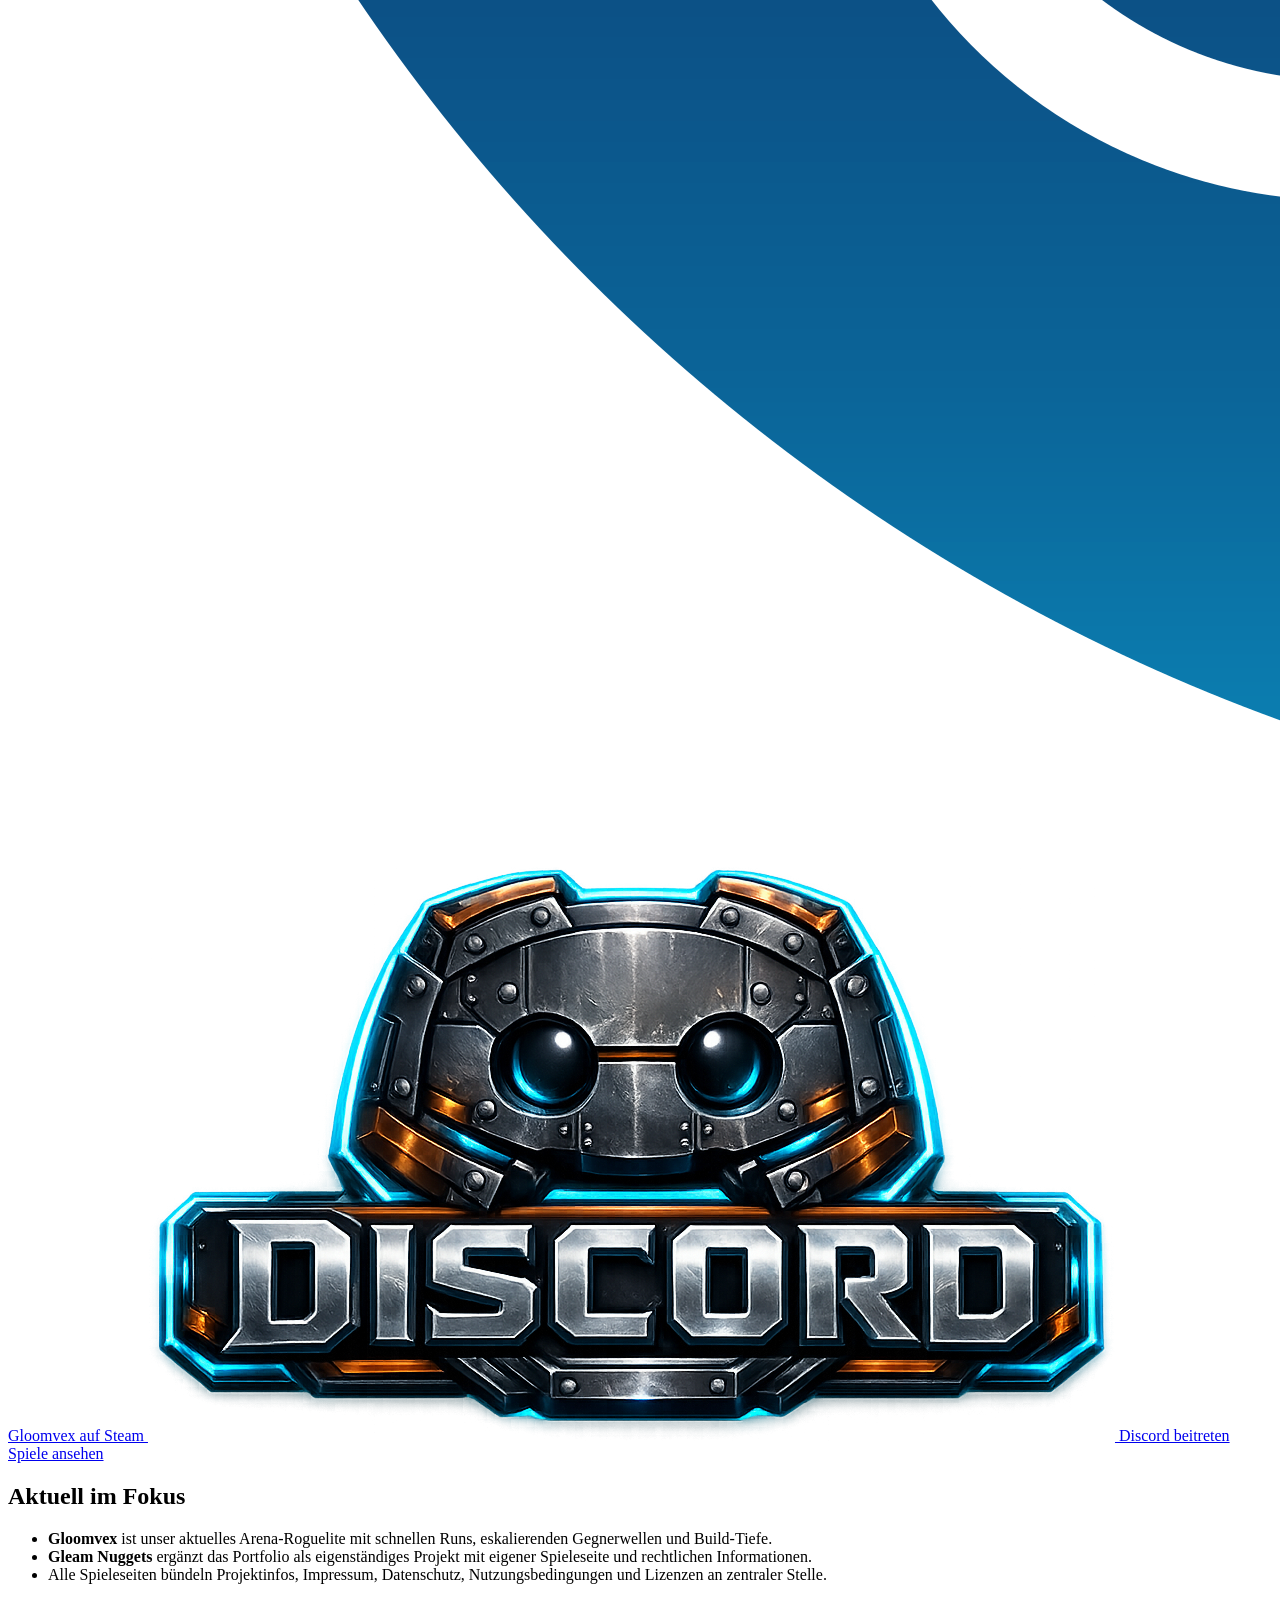
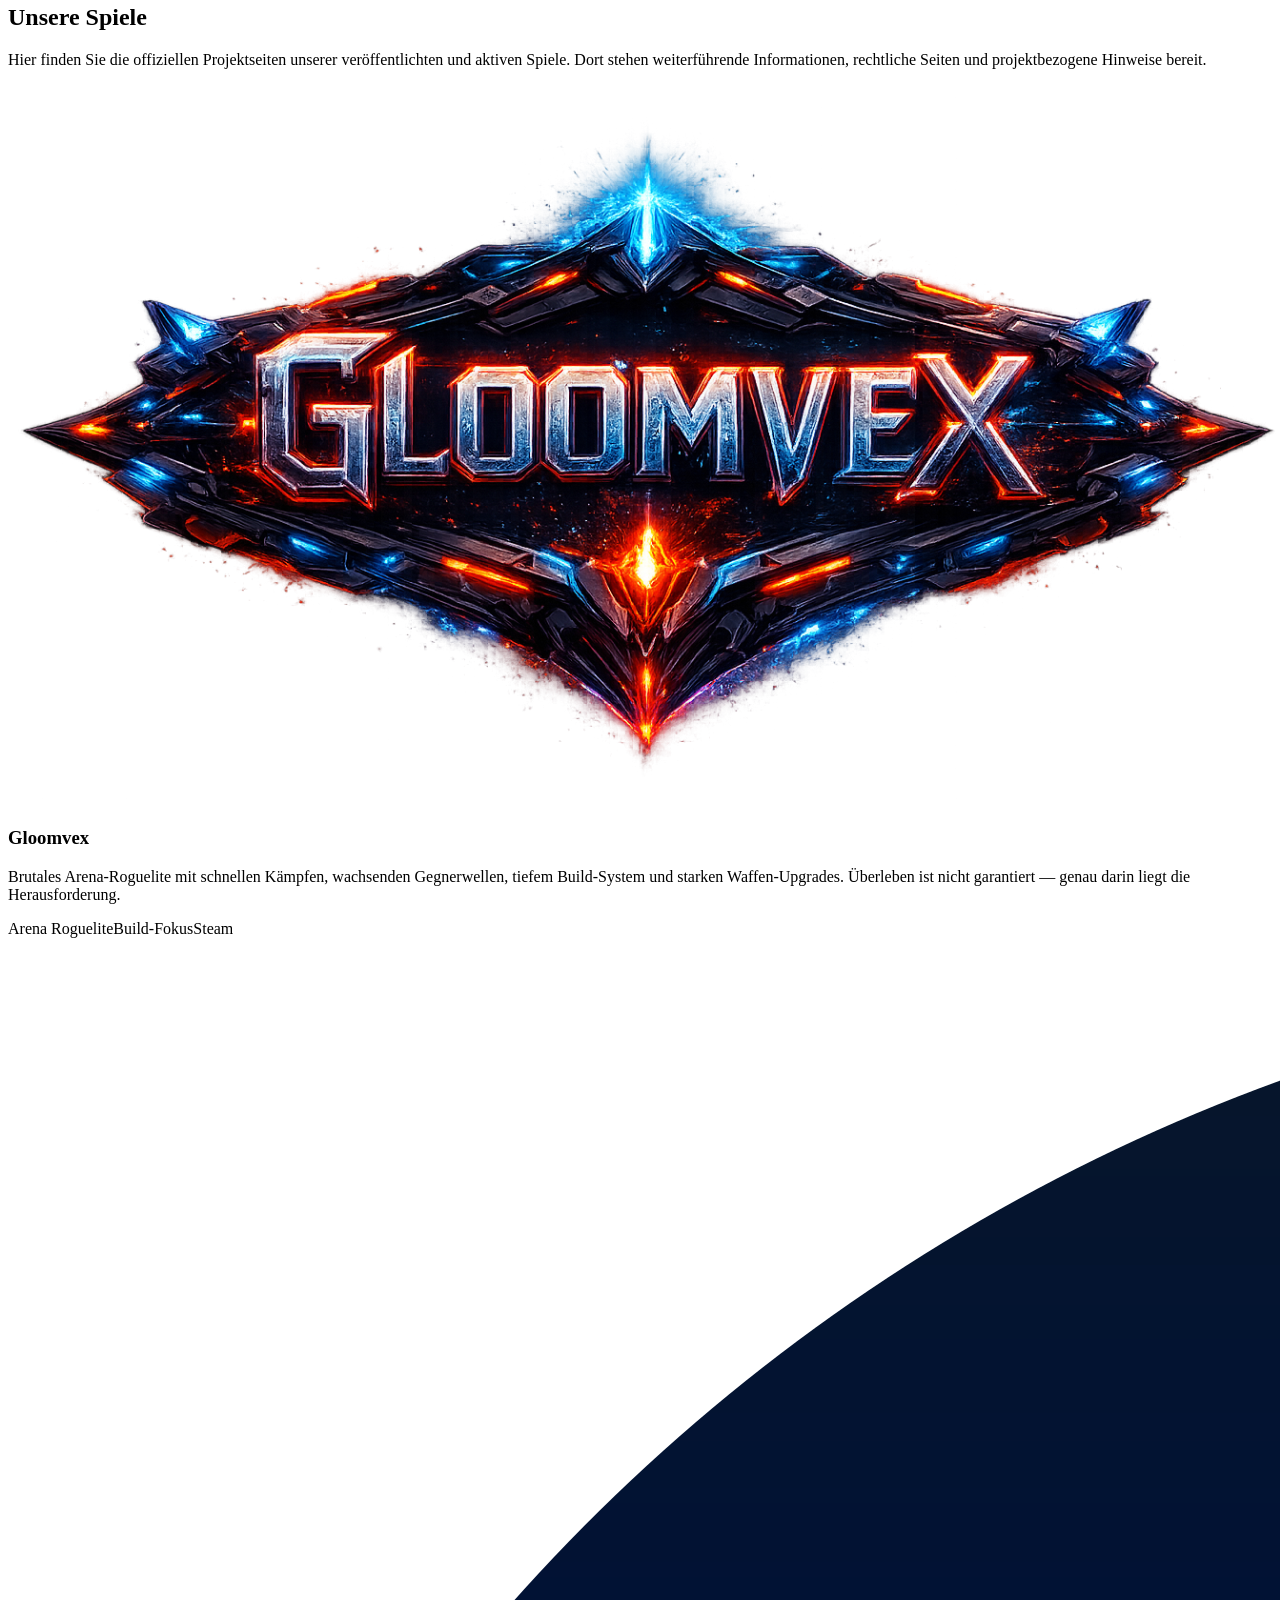
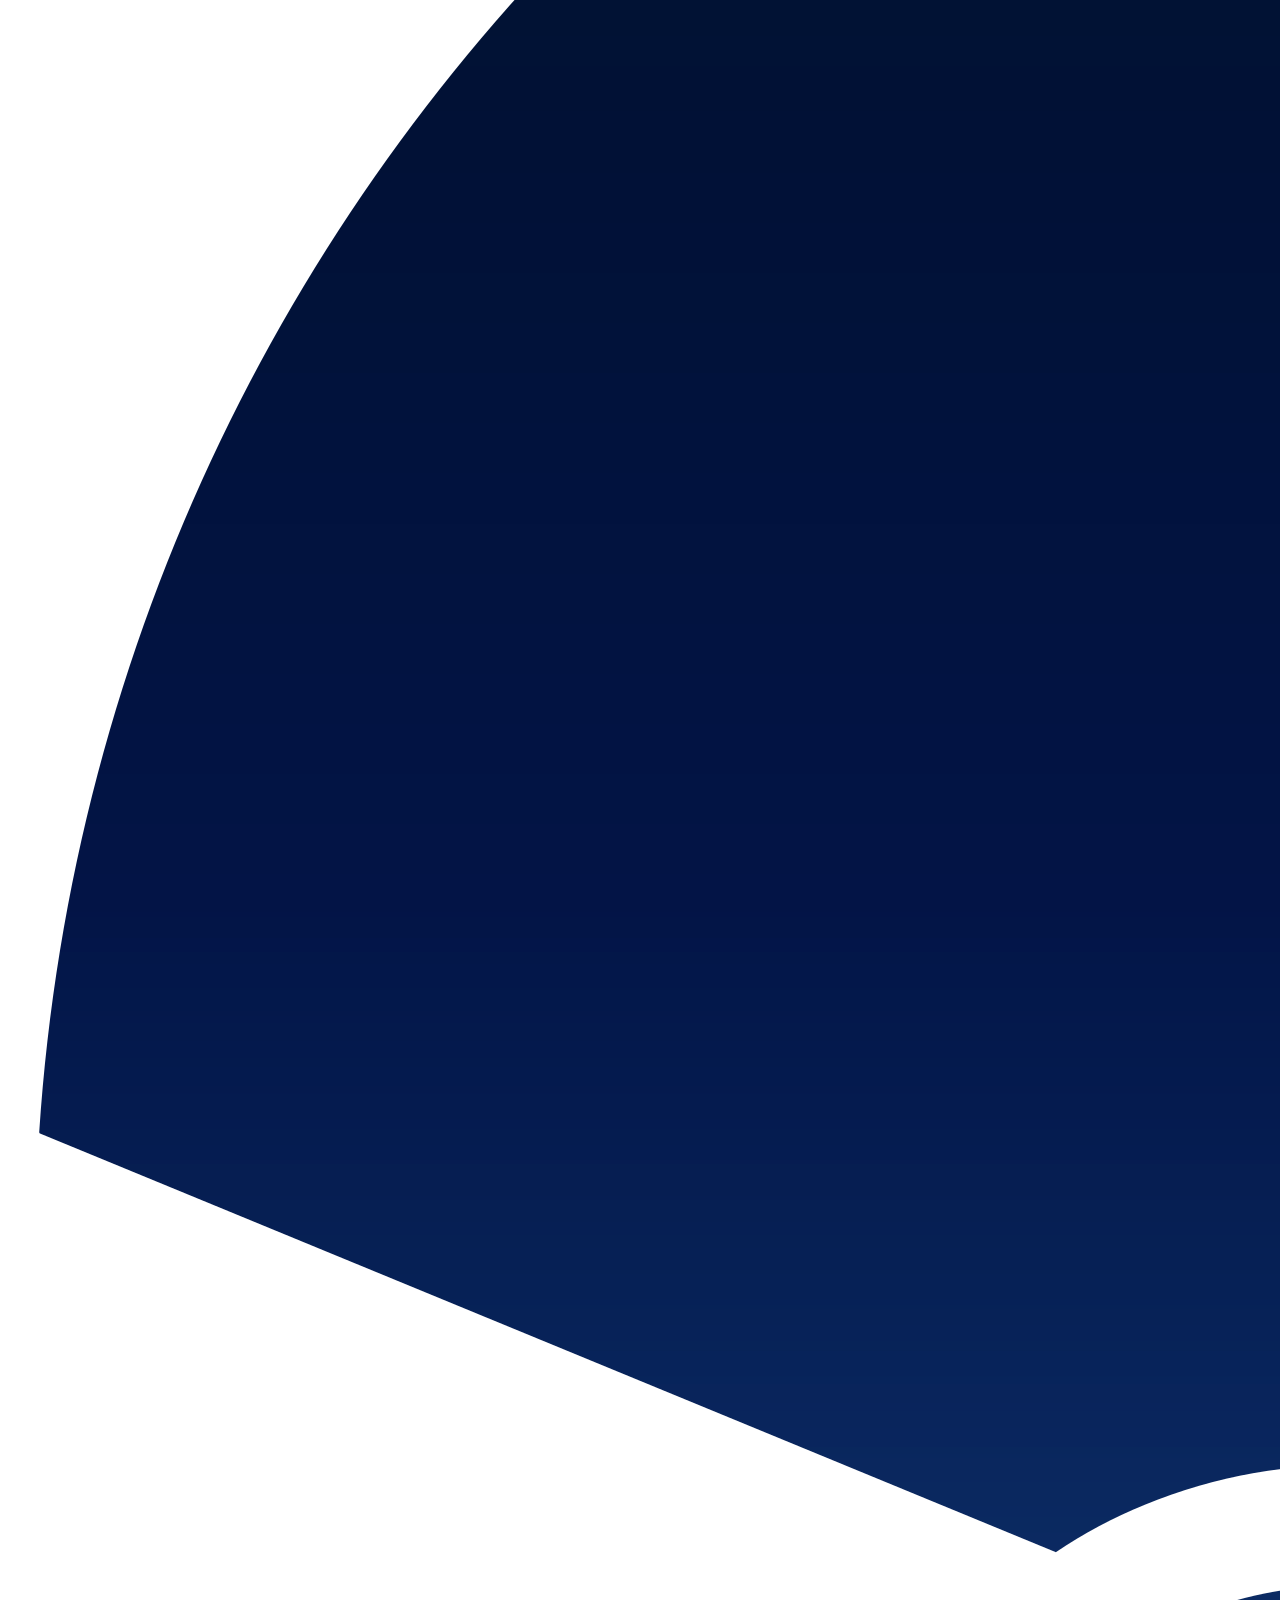
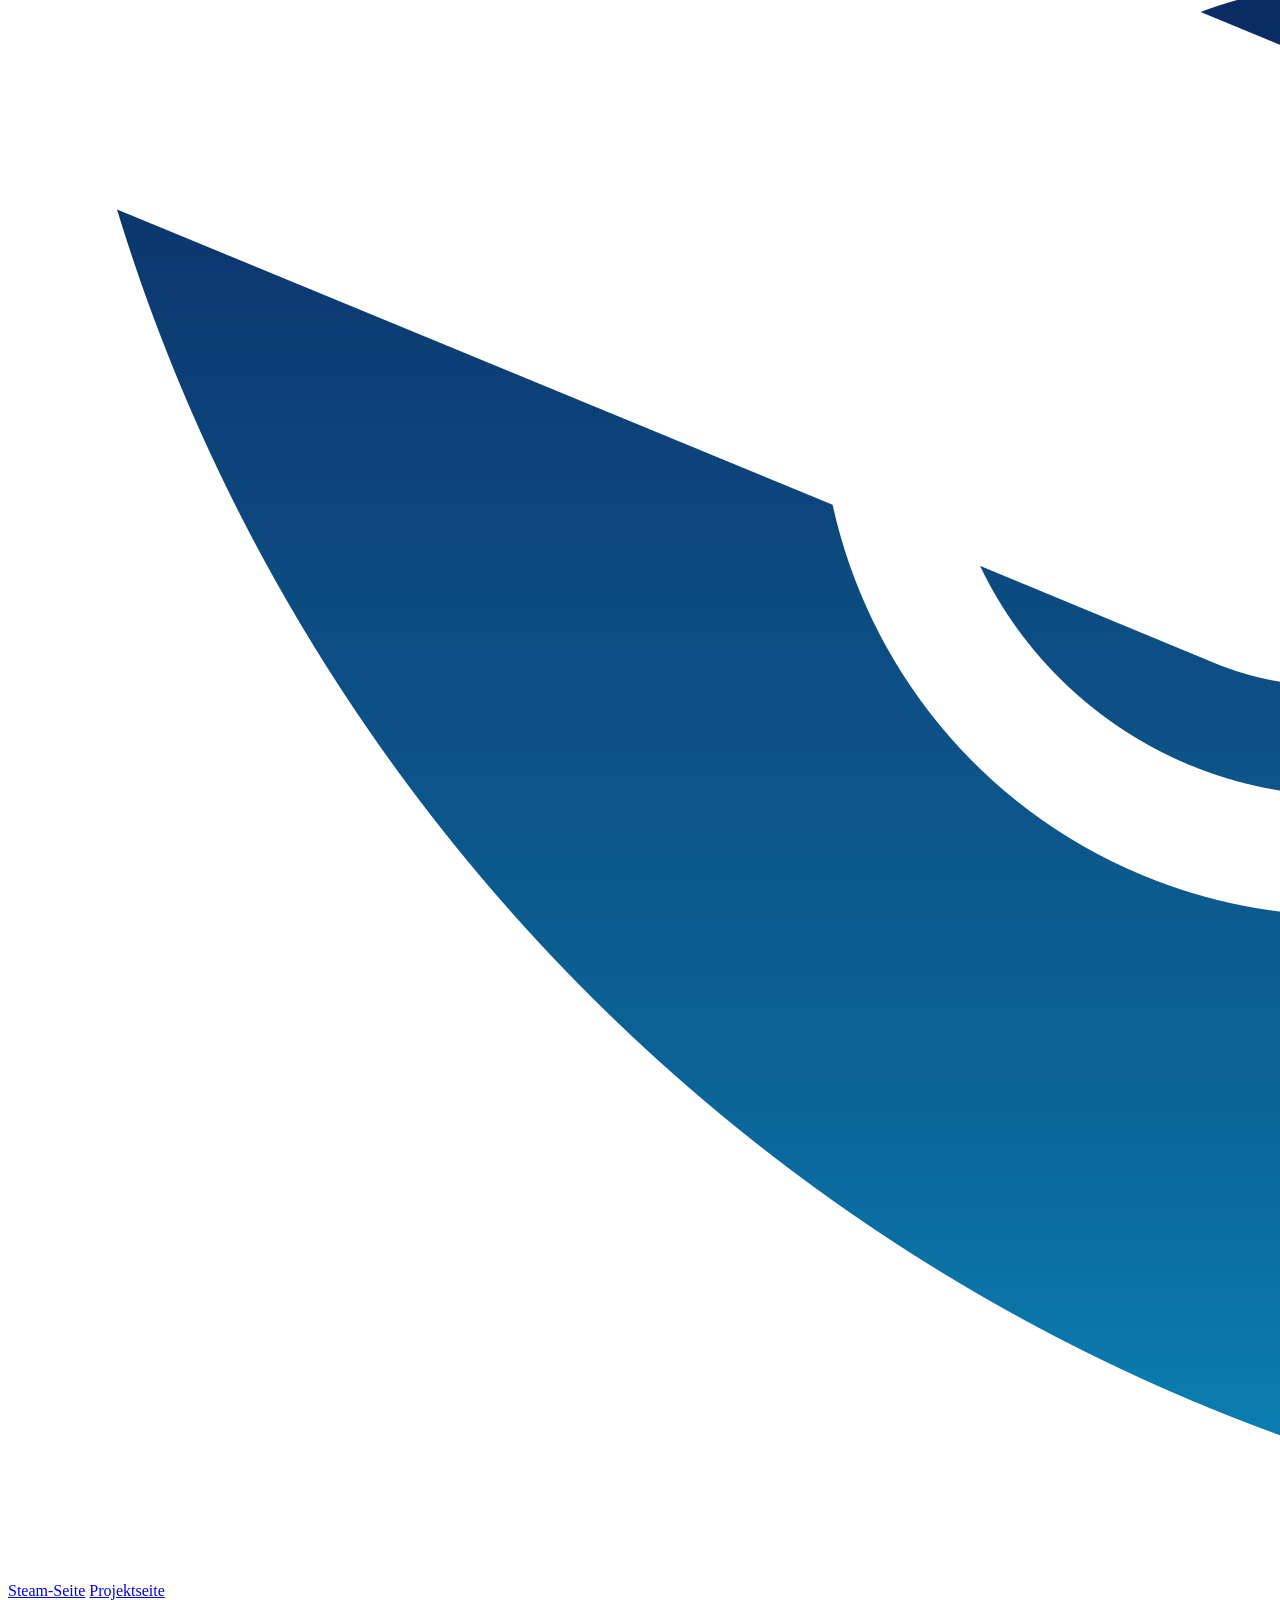
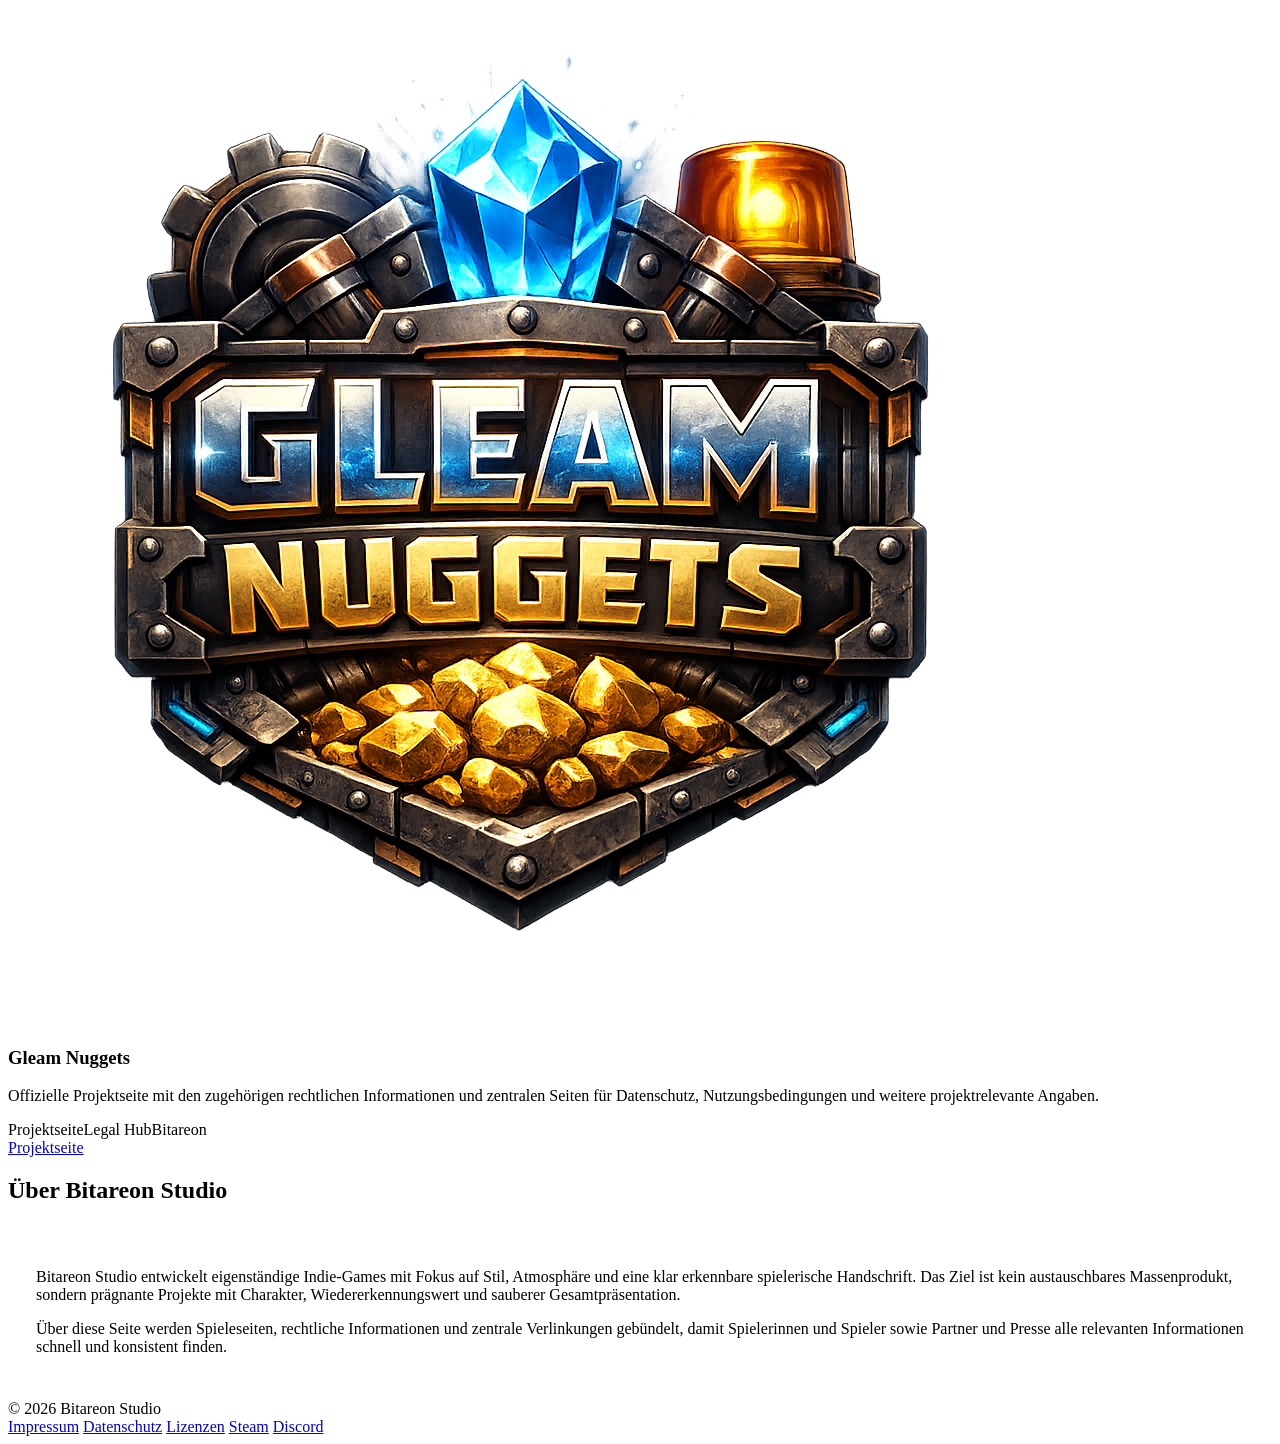
==== commit 3e605e56: "Add files via upload" ====
--- a/index.html
+++ b/index.html
@@ -12,7 +12,7 @@
   <div class="topbar">
     <div class="container topbar-inner">
       <a class="brand" href="index.html" aria-label="Bitareon Games Startseite">
-        <img src="assets/Bitareon_Logo_2000x800.png" alt="Bitareon Games Logo">
+        <img src="assets/Bitareon_Logo_2000x800.png" alt="Bitareon Games Logo" class="brand-main-logo" width="108" height="43">
       </a>
       <nav class="nav" aria-label="Hauptnavigation">
         <a class="active" href="index.html">Home</a>
@@ -66,7 +66,7 @@
         </div>
         <div class="games-grid">
           <article class="game-card">
-            <div class="game-visual"><img src="assets/Gloomvex Logo 1280x720.png" alt="Gloomvex Logo"></div>
+            <div class="game-visual"><img src="assets/Gloomvex Logo 1280x720.png" alt="Gloomvex Logo" class="logo-wide logo-gloomvex"></div>
             <div class="game-body">
               <h3>Gloomvex</h3>
               <p>Brutales Arena-Roguelite mit schnellen Kämpfen, wachsenden Gegnerwellen, tiefem Build-System und starken Waffen-Upgrades. Überleben ist nicht garantiert — genau darin liegt die Herausforderung.</p>
@@ -78,7 +78,7 @@
             </div>
           </article>
           <article class="game-card">
-            <div class="game-visual"><img src="assets/GleamNuggets_Logo.png" alt="Gleam Nuggets Logo"></div>
+            <div class="game-visual"><img src="assets/GleamNuggets_Logo.png" alt="Gleam Nuggets Logo" class="logo-square logo-gleam"></div>
             <div class="game-body">
               <h3>Gleam Nuggets</h3>
               <p>Offizielle Projektseite mit den zugehörigen rechtlichen Informationen und zentralen Seiten für Datenschutz, Nutzungsbedingungen und weitere projektrelevante Angaben.</p>
@@ -115,4 +115,4 @@
     </div>
   </footer>
 </body>
-</html>
+</html>
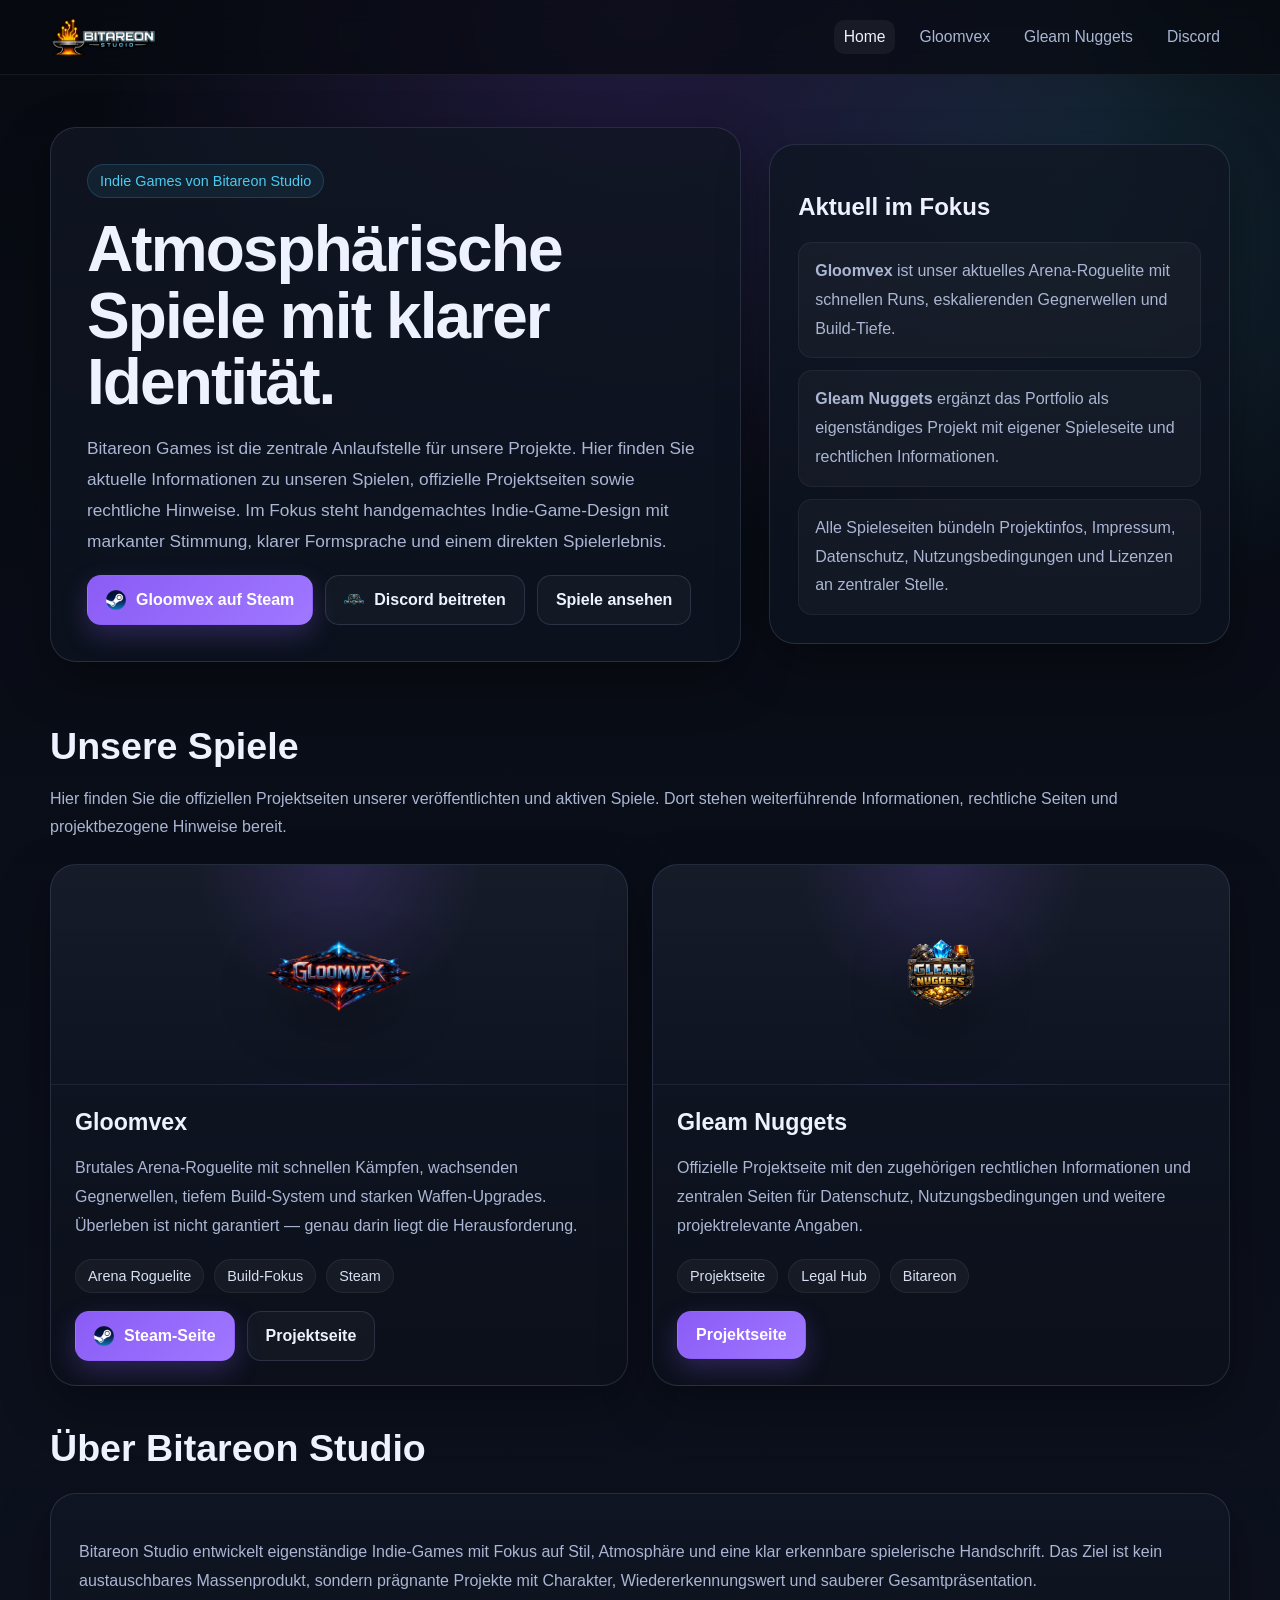
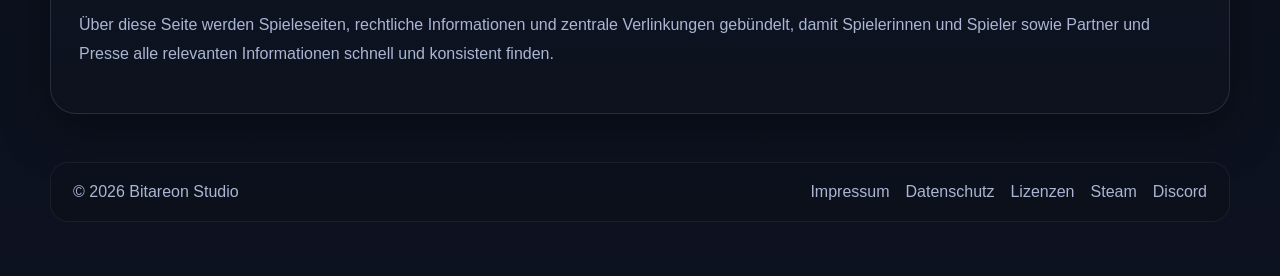
==== commit efa94a0c: "Add files via upload" ====
--- a/index.html
+++ b/index.html
@@ -12,7 +12,7 @@
   <div class="topbar">
     <div class="container topbar-inner">
       <a class="brand" href="index.html" aria-label="Bitareon Games Startseite">
-        <img src="assets/Bitareon_Logo_2000x800.png" alt="Bitareon Games Logo" class="brand-main-logo" width="108" height="43">
+        <img src="assets/Bitareon_Logo_2000x800.png" alt="Bitareon Games Logo">
       </a>
       <nav class="nav" aria-label="Hauptnavigation">
         <a class="active" href="index.html">Home</a>
@@ -66,7 +66,7 @@
         </div>
         <div class="games-grid">
           <article class="game-card">
-            <div class="game-visual"><img src="assets/Gloomvex Logo 1280x720.png" alt="Gloomvex Logo" class="logo-wide logo-gloomvex"></div>
+            <div class="game-visual"><img src="assets/Gloomvex Logo 1280x720.png" alt="Gloomvex Logo"></div>
             <div class="game-body">
               <h3>Gloomvex</h3>
               <p>Brutales Arena-Roguelite mit schnellen Kämpfen, wachsenden Gegnerwellen, tiefem Build-System und starken Waffen-Upgrades. Überleben ist nicht garantiert — genau darin liegt die Herausforderung.</p>
@@ -78,7 +78,7 @@
             </div>
           </article>
           <article class="game-card">
-            <div class="game-visual"><img src="assets/GleamNuggets_Logo.png" alt="Gleam Nuggets Logo" class="logo-square logo-gleam"></div>
+            <div class="game-visual"><img src="assets/GleamNuggets_Logo.png" alt="Gleam Nuggets Logo"></div>
             <div class="game-body">
               <h3>Gleam Nuggets</h3>
               <p>Offizielle Projektseite mit den zugehörigen rechtlichen Informationen und zentralen Seiten für Datenschutz, Nutzungsbedingungen und weitere projektrelevante Angaben.</p>
--- a/assets/site.css
+++ b/assets/site.css
@@ -0,0 +1,170 @@
+
+:root {
+  --bg: #070a11;
+  --bg2: #0d1220;
+  --panel: rgba(18, 24, 38, 0.92);
+  --panel-strong: rgba(24, 31, 49, 0.98);
+  --border: rgba(145, 166, 212, 0.18);
+  --text: #eef2ff;
+  --muted: #aab6d3;
+  --accent: #8b5cf6;
+  --accent-hover: #9f77ff;
+  --accent-2: #4cc9f0;
+  --shadow: 0 18px 50px rgba(0,0,0,0.35);
+  --radius-xl: 26px;
+  --radius-lg: 18px;
+  --radius-md: 14px;
+  --maxw: 1180px;
+}
+* { box-sizing: border-box; }
+html { scroll-behavior: smooth; }
+body {
+  margin: 0;
+  color: var(--text);
+  font-family: Arial, Helvetica, sans-serif;
+  background:
+    radial-gradient(circle at top, rgba(139,92,246,0.20), transparent 28%),
+    radial-gradient(circle at 85% 12%, rgba(76,201,240,0.16), transparent 20%),
+    linear-gradient(180deg, var(--bg) 0%, var(--bg2) 100%);
+  min-height: 100vh;
+}
+a { color: inherit; text-decoration: none; }
+p, li { line-height: 1.8; }
+.container { width: min(var(--maxw), calc(100% - 32px)); margin: 0 auto; }
+.topbar {
+  position: sticky; top: 0; z-index: 20; backdrop-filter: blur(12px);
+  background: rgba(7,10,17,0.72); border-bottom: 1px solid rgba(255,255,255,0.06);
+}
+.topbar-inner {
+  display: flex; align-items: center; justify-content: space-between; gap: 20px; min-height: 74px;
+}
+.brand { display: flex; align-items: center; gap: 14px; min-width: 0; }
+.brand img { width: 108px !important; max-width: 26vw !important; height: auto !important; display: block; }
+.nav { display: flex; align-items: center; gap: 14px; flex-wrap: wrap; justify-content: flex-end; }
+.nav a {
+  color: var(--muted); font-size: 0.98rem; transition: color 0.2s ease, background 0.2s ease;
+  padding: 8px 10px; border-radius: 10px;
+}
+.nav a:hover, .nav a.active { color: var(--text); background: rgba(255,255,255,0.05); }
+.hero { padding: 52px 0 34px; }
+.hero-grid { display: grid; grid-template-columns: 1.2fr 0.8fr; gap: 28px; align-items: center; }
+.hero-copy, .hero-side, .panel, .legal-shell, .info-card, .content-card, .link-card {
+  background: linear-gradient(180deg, rgba(16,22,35,0.84), rgba(12,18,30,0.92));
+  border: 1px solid var(--border); box-shadow: var(--shadow); border-radius: var(--radius-xl);
+}
+.hero-copy { padding: 36px; }
+.hero-side { padding: 28px; }
+.eyebrow {
+  display: inline-flex; align-items: center; gap: 8px; color: var(--accent-2);
+  background: rgba(76,201,240,0.08); border: 1px solid rgba(76,201,240,0.18);
+  border-radius: 999px; padding: 8px 12px; font-size: 0.9rem; margin-bottom: 18px;
+}
+h1 { font-size: clamp(2.4rem, 5vw, 4.4rem); line-height: 1.04; margin: 0 0 16px; letter-spacing: -0.03em; }
+h2 { line-height: 1.2; }
+.hero p, .section-head p, .muted, .lede { color: var(--muted); }
+.hero p { font-size: 1.08rem; max-width: 64ch; }
+.hero-actions, .legal-links, .card-actions, .tab-nav { display: flex; flex-wrap: wrap; gap: 12px; }
+.button {
+  display: inline-flex; align-items: center; justify-content: center; gap: 10px;
+  padding: 14px 18px; border-radius: 14px; font-weight: 700;
+  transition: transform 0.2s ease, background 0.2s ease, border-color 0.2s ease, opacity 0.2s ease;
+  border: 1px solid transparent;
+}
+.button:hover { transform: translateY(-1px); }
+.button-primary { background: linear-gradient(135deg, var(--accent), var(--accent-hover)); color: white; box-shadow: 0 10px 26px rgba(139,92,246,0.26); }
+.button-secondary { background: rgba(255,255,255,0.03); color: var(--text); border-color: var(--border); }
+.button-secondary:hover, .tab-nav a:hover, .tab-nav a.active { background: rgba(255,255,255,0.06); border-color: rgba(255,255,255,0.16); }
+.button img, .icon-link img { width: 20px; height: 20px; object-fit: contain; display: block; }
+.hero-side ul, .clean-list { list-style: none; padding: 0; margin: 0; display: grid; gap: 12px; }
+.hero-side li, .clean-list li {
+  color: var(--muted); background: rgba(255,255,255,0.03); border: 1px solid rgba(255,255,255,0.05);
+  border-radius: 14px; padding: 14px 16px;
+}
+section { padding: 28px 0 12px; }
+.section-head { margin-bottom: 22px; }
+.section-head h2 { margin: 0 0 10px; font-size: clamp(1.7rem, 3vw, 2.35rem); }
+.games-grid, .card-grid, .link-grid { display: grid; grid-template-columns: repeat(2, minmax(0, 1fr)); gap: 24px; }
+.game-card, .link-card {
+  background: linear-gradient(180deg, rgba(18, 24, 38, 0.94), rgba(11, 16, 27, 0.98));
+  border: 1px solid var(--border); border-radius: var(--radius-xl); overflow: hidden; box-shadow: var(--shadow);
+  display: flex; flex-direction: column;
+}
+.game-visual {
+  display: grid; place-items: center; min-height: 220px; padding: 28px;
+  background: radial-gradient(circle at top, rgba(139,92,246,0.18), transparent 40%), linear-gradient(180deg, rgba(255,255,255,0.02), rgba(255,255,255,0));
+  border-bottom: 1px solid rgba(255,255,255,0.05);
+}
+.game-visual img { max-width: 180px !important; max-height: 84px !important; width: auto !important; height: auto !important; object-fit: contain; display: block; filter: drop-shadow(0 18px 28px rgba(0,0,0,0.28)); }
+.game-visual img.logo-wide { max-width: 180px !important; max-height: 76px !important; }
+.game-visual img.logo-square { max-width: 92px !important; max-height: 92px !important; }
+.game-body, .link-card-body { padding: 24px; display: flex; flex-direction: column; gap: 18px; height: 100%; }
+.game-body h3, .link-card-body h3 { margin: 0; font-size: 1.45rem; }
+.game-body p, .link-card-body p { margin: 0; color: var(--muted); }
+.tag-row { display: flex; gap: 10px; flex-wrap: wrap; }
+.tag {
+  display: inline-flex; padding: 8px 12px; border-radius: 999px; background: rgba(255,255,255,0.04);
+  border: 1px solid rgba(255,255,255,0.06); color: #d7dff3; font-size: 0.9rem;
+}
+.page-hero { padding: 42px 0 24px; }
+.page-hero-inner {
+  display: grid; grid-template-columns: 1.1fr 0.9fr; gap: 24px; align-items: stretch;
+}
+.page-head, .page-side { padding: 30px; }
+.page-head h1 { font-size: clamp(2rem, 4vw, 3.3rem); margin-bottom: 14px; }
+.project-logo { max-width: 220px; width: auto; max-height: 84px; object-fit: contain; display: block; margin-bottom: 18px; filter: drop-shadow(0 16px 24px rgba(0,0,0,0.3)); }
+.project-logo.logo-square { max-width: 92px !important; max-height: 92px !important; }
+.tab-nav { margin-top: 18px; }
+.tab-nav a {
+  padding: 11px 14px; border-radius: 12px; color: var(--text); background: rgba(255,255,255,0.03); border: 1px solid var(--border);
+  font-weight: 700;
+}
+.legal-layout { display: grid; grid-template-columns: 280px 1fr; gap: 24px; padding-bottom: 42px; }
+.legal-shell { padding: 22px; align-self: start; position: sticky; top: 92px; }
+.legal-shell h3 { margin: 0 0 14px; font-size: 1rem; }
+.side-nav { display: grid; gap: 10px; }
+.side-nav a {
+  padding: 12px 14px; border-radius: 12px; color: var(--muted); background: rgba(255,255,255,0.03); border: 1px solid rgba(255,255,255,0.05); font-weight: 700;
+}
+.side-nav a:hover, .side-nav a.active { color: var(--text); background: rgba(255,255,255,0.06); border-color: rgba(255,255,255,0.15); }
+.content-card { padding: 34px; }
+.content-card h1 { font-size: clamp(2rem, 4vw, 3rem); margin-bottom: 10px; }
+.content-card h2 { margin-top: 30px; margin-bottom: 12px; font-size: 1.15rem; }
+.content-card p, .content-card li { color: var(--muted); }
+.content-card ul { padding-left: 22px; }
+.content-card .muted, .content-card .meta { color: var(--muted); margin-bottom: 20px; }
+.content-card .box {
+  background: rgba(255,255,255,0.03); border: 1px solid rgba(255,255,255,0.06);
+  border-radius: 16px; padding: 22px; margin-bottom: 18px;
+}
+.content-card .box h2 { margin-top: 0; }
+.breadcrumbs { display: flex; flex-wrap: wrap; gap: 10px; color: var(--muted); margin-bottom: 14px; }
+.breadcrumbs a:hover { color: var(--text); }
+.footer-box {
+  background: rgba(11,16,27,0.75); border: 1px solid rgba(255,255,255,0.06); border-radius: 18px;
+  padding: 20px 22px; display: flex; align-items: center; justify-content: space-between; gap: 18px; flex-wrap: wrap;
+}
+footer { padding: 36px 0 54px; color: var(--muted); }
+.footer-links { display: flex; gap: 16px; flex-wrap: wrap; }
+.footer-links a:hover { color: var(--text); }
+@media (max-width: 960px) {
+  .hero-grid, .games-grid, .card-grid, .link-grid, .page-hero-inner, .legal-layout { grid-template-columns: 1fr; }
+  .legal-shell { position: static; }
+}
+@media (max-width: 900px) {
+  .topbar-inner { min-height: unset; padding: 14px 0; align-items: flex-start; flex-direction: column; }
+  .nav { justify-content: flex-start; }
+  .hero-copy, .hero-side, .page-head, .page-side, .content-card, .legal-shell { padding: 24px; }
+}
+@media (max-width: 520px) {
+  .container { width: min(var(--maxw), calc(100% - 20px)); }
+  .brand img { width: 92px !important; }
+  .button, .card-actions .button { width: 100%; }
+  .game-body, .link-card-body { padding: 20px; }
+  .game-visual { min-height: 180px; padding: 22px; }
+}
+
+.hero .brand-main-logo { width: 108px !important; max-width: 26vw !important; height: auto !important; }
+.game-visual .logo-gloomvex { max-width: 180px !important; max-height: 76px !important; width: auto !important; height: auto !important; }
+.game-visual .logo-gleam { max-width: 92px !important; max-height: 92px !important; width: auto !important; height: auto !important; }
+.project-logo.logo-gloomvex { max-width: 180px !important; max-height: 76px !important; width: auto !important; height: auto !important; }
+.project-logo.logo-gleam { max-width: 92px !important; max-height: 92px !important; width: auto !important; height: auto !important; }
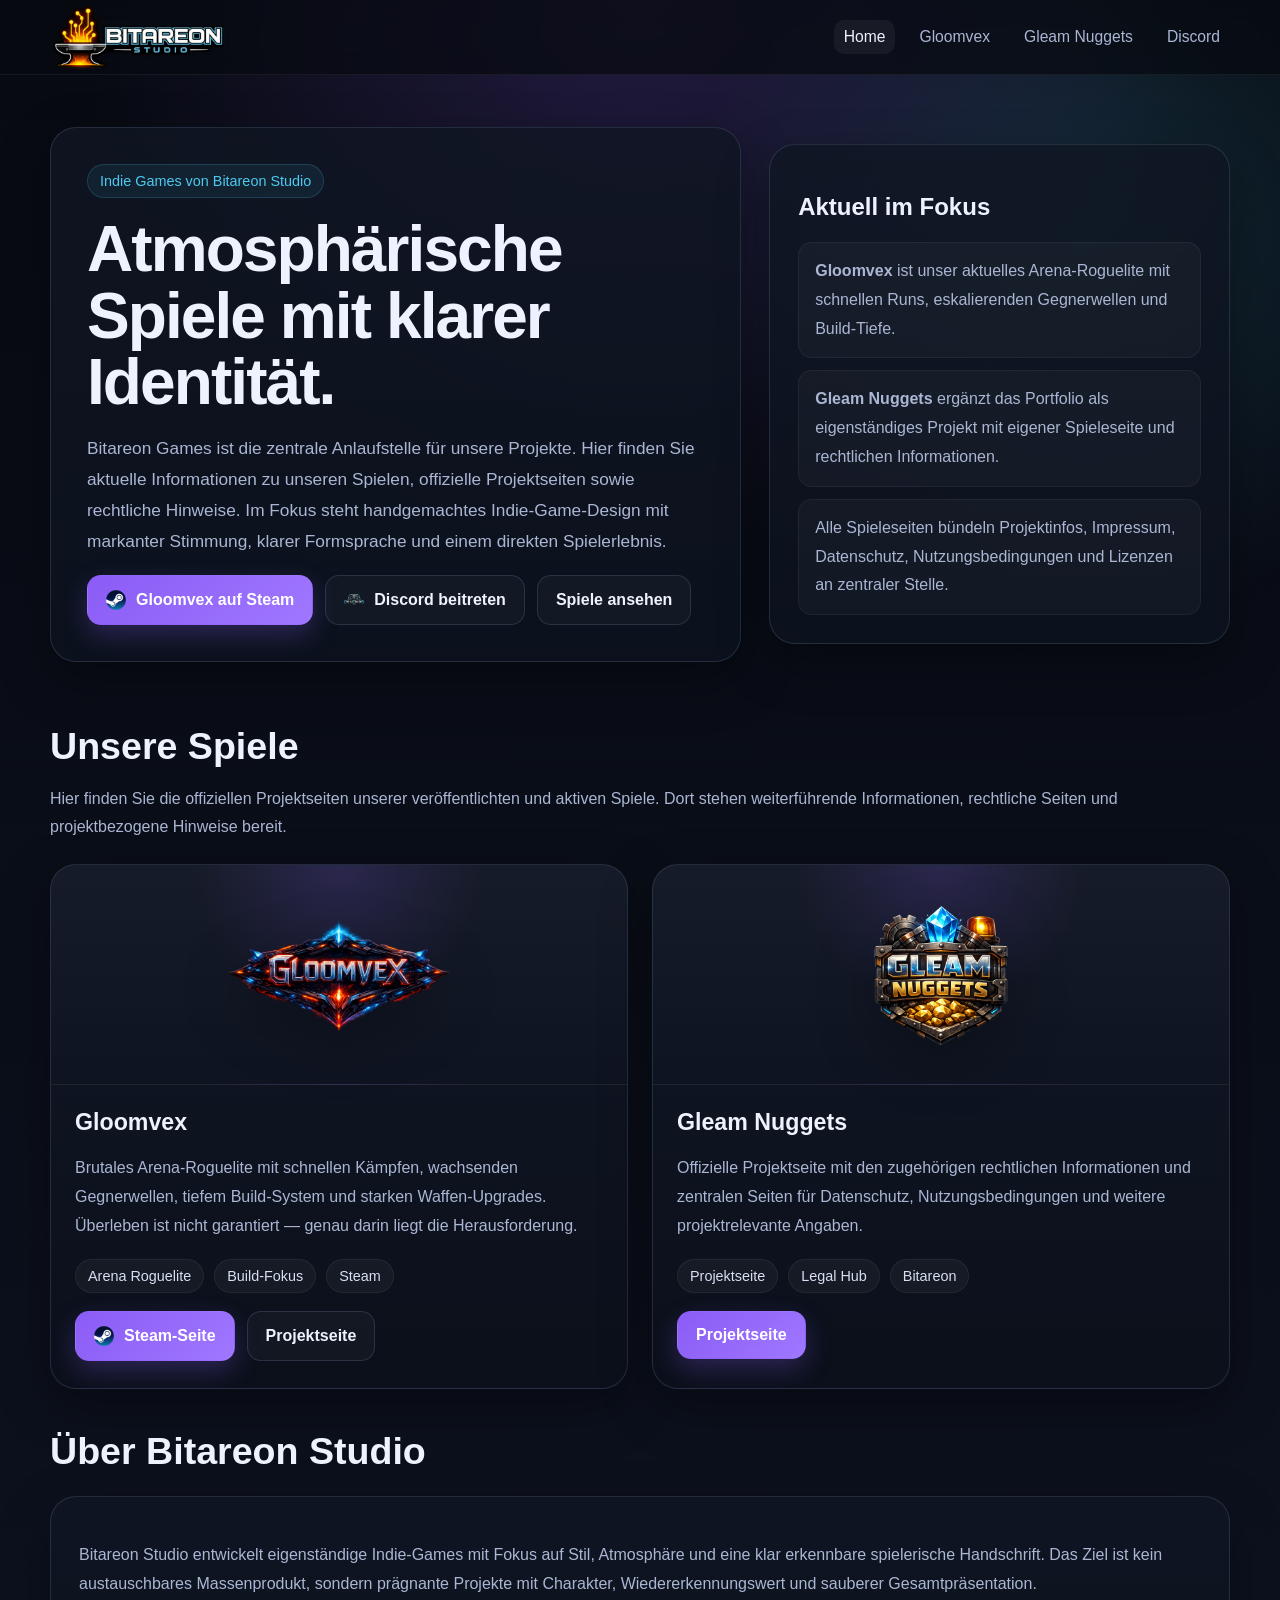
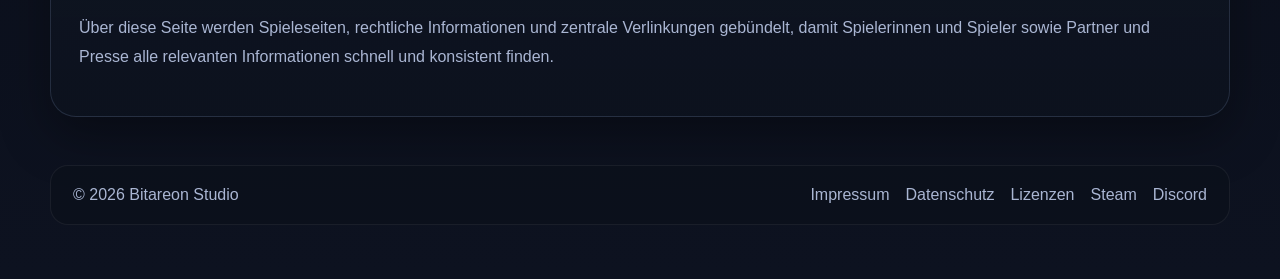
==== commit 9f34083f: "Add files via upload" ====
--- a/index.html
+++ b/index.html
@@ -12,7 +12,7 @@
   <div class="topbar">
     <div class="container topbar-inner">
       <a class="brand" href="index.html" aria-label="Bitareon Games Startseite">
-        <img src="assets/Bitareon_Logo_2000x800.png" alt="Bitareon Games Logo">
+        <img class="brand-main-logo" src="assets/Bitareon_Logo_2000x800.png" alt="Bitareon Games Logo">
       </a>
       <nav class="nav" aria-label="Hauptnavigation">
         <a class="active" href="index.html">Home</a>
@@ -66,7 +66,7 @@
         </div>
         <div class="games-grid">
           <article class="game-card">
-            <div class="game-visual"><img src="assets/Gloomvex Logo 1280x720.png" alt="Gloomvex Logo"></div>
+            <div class="game-visual"><img class="logo-gloomvex logo-wide" src="assets/Gloomvex Logo 1280x720.png" alt="Gloomvex Logo"></div>
             <div class="game-body">
               <h3>Gloomvex</h3>
               <p>Brutales Arena-Roguelite mit schnellen Kämpfen, wachsenden Gegnerwellen, tiefem Build-System und starken Waffen-Upgrades. Überleben ist nicht garantiert — genau darin liegt die Herausforderung.</p>
@@ -78,7 +78,7 @@
             </div>
           </article>
           <article class="game-card">
-            <div class="game-visual"><img src="assets/GleamNuggets_Logo.png" alt="Gleam Nuggets Logo"></div>
+            <div class="game-visual"><img class="logo-gleam logo-square" src="assets/GleamNuggets_Logo.png" alt="Gleam Nuggets Logo"></div>
             <div class="game-body">
               <h3>Gleam Nuggets</h3>
               <p>Offizielle Projektseite mit den zugehörigen rechtlichen Informationen und zentralen Seiten für Datenschutz, Nutzungsbedingungen und weitere projektrelevante Angaben.</p>
--- a/assets/site.css
+++ b/assets/site.css
@@ -1,4 +1,3 @@
-
 :root {
   --bg: #070a11;
   --bg2: #0d1220;
@@ -31,6 +30,7 @@
 a { color: inherit; text-decoration: none; }
 p, li { line-height: 1.8; }
 .container { width: min(var(--maxw), calc(100% - 32px)); margin: 0 auto; }
+
 .topbar {
   position: sticky; top: 0; z-index: 20; backdrop-filter: blur(12px);
   background: rgba(7,10,17,0.72); border-bottom: 1px solid rgba(255,255,255,0.06);
@@ -39,31 +39,45 @@
   display: flex; align-items: center; justify-content: space-between; gap: 20px; min-height: 74px;
 }
 .brand { display: flex; align-items: center; gap: 14px; min-width: 0; }
-.brand img { width: 108px !important; max-width: 26vw !important; height: auto !important; display: block; }
+.brand img,
+.hero .brand-main-logo {
+  width: 178px !important;
+  max-width: 40vw !important;
+  height: auto !important;
+  display: block;
+}
+
 .nav { display: flex; align-items: center; gap: 14px; flex-wrap: wrap; justify-content: flex-end; }
 .nav a {
   color: var(--muted); font-size: 0.98rem; transition: color 0.2s ease, background 0.2s ease;
   padding: 8px 10px; border-radius: 10px;
 }
 .nav a:hover, .nav a.active { color: var(--text); background: rgba(255,255,255,0.05); }
+
 .hero { padding: 52px 0 34px; }
 .hero-grid { display: grid; grid-template-columns: 1.2fr 0.8fr; gap: 28px; align-items: center; }
+
 .hero-copy, .hero-side, .panel, .legal-shell, .info-card, .content-card, .link-card {
   background: linear-gradient(180deg, rgba(16,22,35,0.84), rgba(12,18,30,0.92));
   border: 1px solid var(--border); box-shadow: var(--shadow); border-radius: var(--radius-xl);
 }
 .hero-copy { padding: 36px; }
 .hero-side { padding: 28px; }
+
 .eyebrow {
   display: inline-flex; align-items: center; gap: 8px; color: var(--accent-2);
   background: rgba(76,201,240,0.08); border: 1px solid rgba(76,201,240,0.18);
   border-radius: 999px; padding: 8px 12px; font-size: 0.9rem; margin-bottom: 18px;
 }
+
 h1 { font-size: clamp(2.4rem, 5vw, 4.4rem); line-height: 1.04; margin: 0 0 16px; letter-spacing: -0.03em; }
 h2 { line-height: 1.2; }
+
 .hero p, .section-head p, .muted, .lede { color: var(--muted); }
 .hero p { font-size: 1.08rem; max-width: 64ch; }
+
 .hero-actions, .legal-links, .card-actions, .tab-nav { display: flex; flex-wrap: wrap; gap: 12px; }
+
 .button {
   display: inline-flex; align-items: center; justify-content: center; gap: 10px;
   padding: 14px 18px; border-radius: 14px; font-weight: 700;
@@ -75,57 +89,103 @@
 .button-secondary { background: rgba(255,255,255,0.03); color: var(--text); border-color: var(--border); }
 .button-secondary:hover, .tab-nav a:hover, .tab-nav a.active { background: rgba(255,255,255,0.06); border-color: rgba(255,255,255,0.16); }
 .button img, .icon-link img { width: 20px; height: 20px; object-fit: contain; display: block; }
+
 .hero-side ul, .clean-list { list-style: none; padding: 0; margin: 0; display: grid; gap: 12px; }
 .hero-side li, .clean-list li {
   color: var(--muted); background: rgba(255,255,255,0.03); border: 1px solid rgba(255,255,255,0.05);
   border-radius: 14px; padding: 14px 16px;
 }
+
 section { padding: 28px 0 12px; }
 .section-head { margin-bottom: 22px; }
 .section-head h2 { margin: 0 0 10px; font-size: clamp(1.7rem, 3vw, 2.35rem); }
+
 .games-grid, .card-grid, .link-grid { display: grid; grid-template-columns: repeat(2, minmax(0, 1fr)); gap: 24px; }
+
 .game-card, .link-card {
   background: linear-gradient(180deg, rgba(18, 24, 38, 0.94), rgba(11, 16, 27, 0.98));
   border: 1px solid var(--border); border-radius: var(--radius-xl); overflow: hidden; box-shadow: var(--shadow);
   display: flex; flex-direction: column;
 }
+
 .game-visual {
   display: grid; place-items: center; min-height: 220px; padding: 28px;
   background: radial-gradient(circle at top, rgba(139,92,246,0.18), transparent 40%), linear-gradient(180deg, rgba(255,255,255,0.02), rgba(255,255,255,0));
   border-bottom: 1px solid rgba(255,255,255,0.05);
 }
-.game-visual img { max-width: 180px !important; max-height: 84px !important; width: auto !important; height: auto !important; object-fit: contain; display: block; filter: drop-shadow(0 18px 28px rgba(0,0,0,0.28)); }
-.game-visual img.logo-wide { max-width: 180px !important; max-height: 76px !important; }
-.game-visual img.logo-square { max-width: 92px !important; max-height: 92px !important; }
+.game-visual img {
+  width: auto !important;
+  height: auto !important;
+  max-width: 100% !important;
+  max-height: none !important;
+  object-fit: contain;
+  display: block;
+  filter: drop-shadow(0 18px 28px rgba(0,0,0,0.28));
+}
+.game-visual img.logo-wide,
+.game-visual img.logo-gloomvex {
+  max-width: 300px !important;
+  max-height: 128px !important;
+}
+.game-visual img.logo-square,
+.game-visual img.logo-gleam {
+  max-width: 168px !important;
+  max-height: 168px !important;
+}
+
 .game-body, .link-card-body { padding: 24px; display: flex; flex-direction: column; gap: 18px; height: 100%; }
 .game-body h3, .link-card-body h3 { margin: 0; font-size: 1.45rem; }
 .game-body p, .link-card-body p { margin: 0; color: var(--muted); }
+
 .tag-row { display: flex; gap: 10px; flex-wrap: wrap; }
 .tag {
   display: inline-flex; padding: 8px 12px; border-radius: 999px; background: rgba(255,255,255,0.04);
   border: 1px solid rgba(255,255,255,0.06); color: #d7dff3; font-size: 0.9rem;
 }
+
 .page-hero { padding: 42px 0 24px; }
 .page-hero-inner {
   display: grid; grid-template-columns: 1.1fr 0.9fr; gap: 24px; align-items: stretch;
 }
 .page-head, .page-side { padding: 30px; }
 .page-head h1 { font-size: clamp(2rem, 4vw, 3.3rem); margin-bottom: 14px; }
-.project-logo { max-width: 220px; width: auto; max-height: 84px; object-fit: contain; display: block; margin-bottom: 18px; filter: drop-shadow(0 16px 24px rgba(0,0,0,0.3)); }
-.project-logo.logo-square { max-width: 92px !important; max-height: 92px !important; }
+
+.project-logo {
+  width: auto !important;
+  height: auto !important;
+  max-width: 300px !important;
+  max-height: 128px !important;
+  object-fit: contain;
+  display: block;
+  margin-bottom: 18px;
+  filter: drop-shadow(0 16px 24px rgba(0,0,0,0.3));
+}
+.project-logo.logo-square,
+.project-logo.logo-gleam {
+  max-width: 168px !important;
+  max-height: 168px !important;
+}
+.project-logo.logo-gloomvex {
+  max-width: 300px !important;
+  max-height: 128px !important;
+}
+
 .tab-nav { margin-top: 18px; }
 .tab-nav a {
   padding: 11px 14px; border-radius: 12px; color: var(--text); background: rgba(255,255,255,0.03); border: 1px solid var(--border);
   font-weight: 700;
 }
+
 .legal-layout { display: grid; grid-template-columns: 280px 1fr; gap: 24px; padding-bottom: 42px; }
 .legal-shell { padding: 22px; align-self: start; position: sticky; top: 92px; }
 .legal-shell h3 { margin: 0 0 14px; font-size: 1rem; }
+
 .side-nav { display: grid; gap: 10px; }
 .side-nav a {
   padding: 12px 14px; border-radius: 12px; color: var(--muted); background: rgba(255,255,255,0.03); border: 1px solid rgba(255,255,255,0.05); font-weight: 700;
 }
 .side-nav a:hover, .side-nav a.active { color: var(--text); background: rgba(255,255,255,0.06); border-color: rgba(255,255,255,0.15); }
+
 .content-card { padding: 34px; }
 .content-card h1 { font-size: clamp(2rem, 4vw, 3rem); margin-bottom: 10px; }
 .content-card h2 { margin-top: 30px; margin-bottom: 12px; font-size: 1.15rem; }
@@ -137,8 +197,10 @@
   border-radius: 16px; padding: 22px; margin-bottom: 18px;
 }
 .content-card .box h2 { margin-top: 0; }
+
 .breadcrumbs { display: flex; flex-wrap: wrap; gap: 10px; color: var(--muted); margin-bottom: 14px; }
 .breadcrumbs a:hover { color: var(--text); }
+
 .footer-box {
   background: rgba(11,16,27,0.75); border: 1px solid rgba(255,255,255,0.06); border-radius: 18px;
   padding: 20px 22px; display: flex; align-items: center; justify-content: space-between; gap: 18px; flex-wrap: wrap;
@@ -146,25 +208,30 @@
 footer { padding: 36px 0 54px; color: var(--muted); }
 .footer-links { display: flex; gap: 16px; flex-wrap: wrap; }
 .footer-links a:hover { color: var(--text); }
+
 @media (max-width: 960px) {
   .hero-grid, .games-grid, .card-grid, .link-grid, .page-hero-inner, .legal-layout { grid-template-columns: 1fr; }
   .legal-shell { position: static; }
 }
+
 @media (max-width: 900px) {
   .topbar-inner { min-height: unset; padding: 14px 0; align-items: flex-start; flex-direction: column; }
   .nav { justify-content: flex-start; }
   .hero-copy, .hero-side, .page-head, .page-side, .content-card, .legal-shell { padding: 24px; }
 }
+
 @media (max-width: 520px) {
   .container { width: min(var(--maxw), calc(100% - 20px)); }
-  .brand img { width: 92px !important; }
+  .brand img,
+  .hero .brand-main-logo { width: 128px !important; max-width: 48vw !important; }
   .button, .card-actions .button { width: 100%; }
   .game-body, .link-card-body { padding: 20px; }
   .game-visual { min-height: 180px; padding: 22px; }
-}
-
-.hero .brand-main-logo { width: 108px !important; max-width: 26vw !important; height: auto !important; }
-.game-visual .logo-gloomvex { max-width: 180px !important; max-height: 76px !important; width: auto !important; height: auto !important; }
-.game-visual .logo-gleam { max-width: 92px !important; max-height: 92px !important; width: auto !important; height: auto !important; }
-.project-logo.logo-gloomvex { max-width: 180px !important; max-height: 76px !important; width: auto !important; height: auto !important; }
-.project-logo.logo-gleam { max-width: 92px !important; max-height: 92px !important; width: auto !important; height: auto !important; }
+  .game-visual img.logo-wide,
+  .game-visual img.logo-gloomvex,
+  .project-logo.logo-gloomvex { max-width: 240px !important; max-height: 102px !important; }
+  .game-visual img.logo-square,
+  .game-visual img.logo-gleam,
+  .project-logo.logo-square,
+  .project-logo.logo-gleam { max-width: 132px !important; max-height: 132px !important; }
+}
